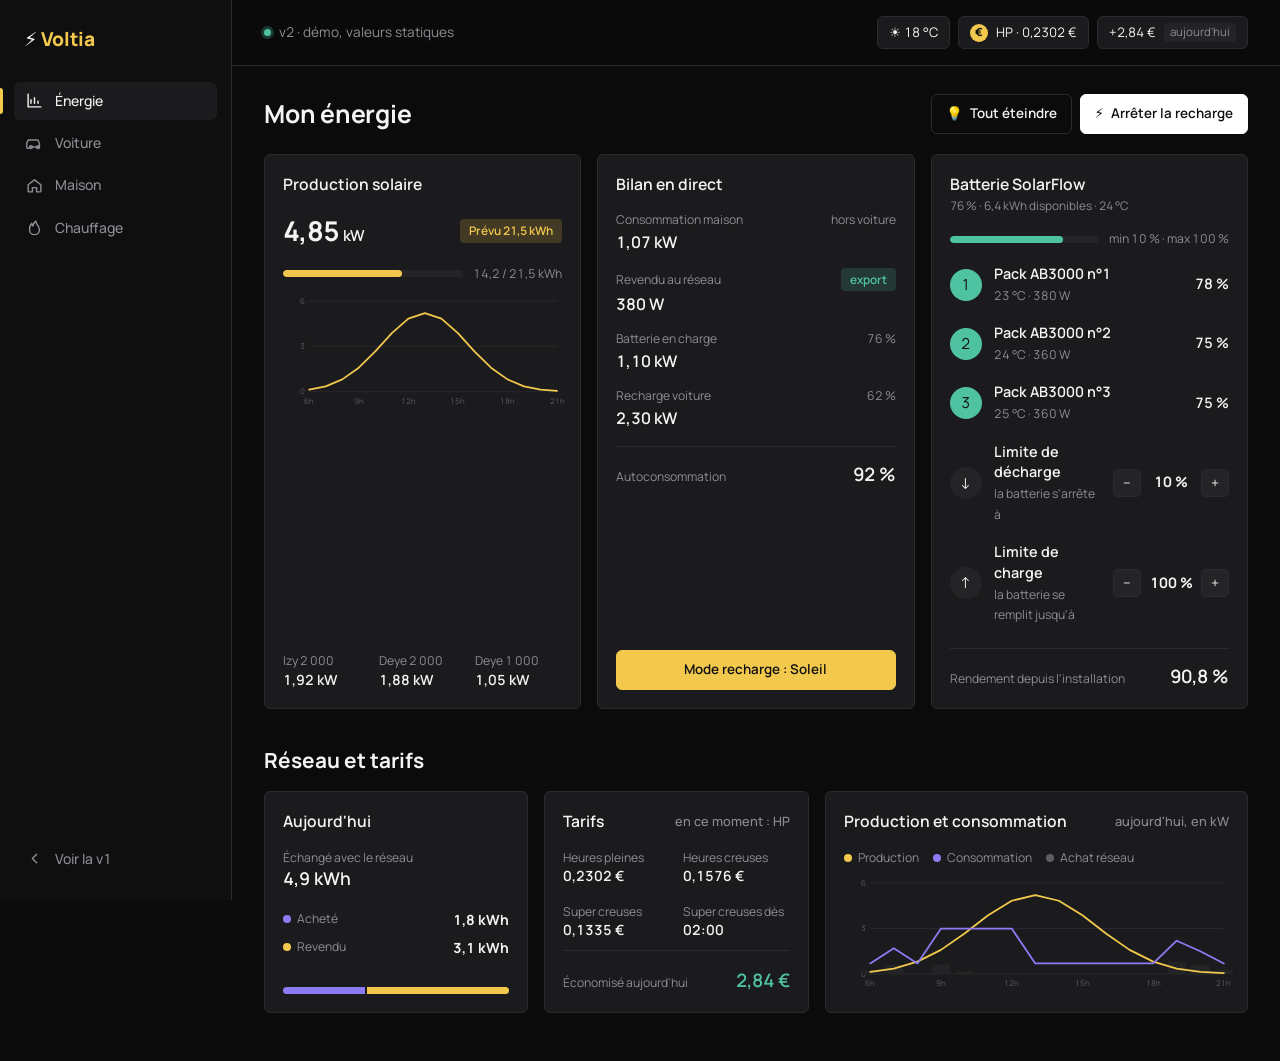
==== v2/index.html @ b4d1dd43 "Ajoute la v2 : mise en page tableau de bord (barre latérale, cartes, graphiques) La v2 vit dans /v2/" ====
<!doctype html>
<html lang="fr">
<head>
  <meta charset="utf-8">
  <meta name="viewport" content="width=device-width, initial-scale=1, viewport-fit=cover">
  <meta name="theme-color" content="#0b0b0c">
  <title>Voltia v2</title>
  <link rel="icon" href="data:image/svg+xml,<svg xmlns=%22http://www.w3.org/2000/svg%22 viewBox=%220 0 100 100%22><text y=%22.9em%22 font-size=%2290%22>⚡</text></svg>">
  <link rel="preconnect" href="https://fonts.googleapis.com">
  <link href="https://fonts.googleapis.com/css2?family=Manrope:wght@400;500;600;700;800&display=swap" rel="stylesheet">
  <link rel="stylesheet" href="style.css">
</head>
<body>
  <div class="app">
    <aside class="side">
      <div class="logo">⚡<span class="full"> Volt<span>ia</span></span></div>
      <nav class="nav">
        <button data-page="energie" title="Énergie"><svg viewBox="0 0 24 24" fill="none" stroke="currentColor" stroke-width="2" stroke-linecap="round" stroke-linejoin="round"><path d="M3 3v18h18"/><path d="M7 16v-5M12 16V8M17 16v-3"/></svg><span class="txt">Énergie</span></button>
        <button data-page="voiture" title="Voiture"><svg viewBox="0 0 24 24" fill="none" stroke="currentColor" stroke-width="2" stroke-linecap="round" stroke-linejoin="round"><path d="M5 17h14M5 17a2 2 0 1 1-4 0v-5l2-5h14l2 5v5a2 2 0 1 1-4 0"/><circle cx="7" cy="17" r="2"/><circle cx="17" cy="17" r="2"/></svg><span class="txt">Voiture</span></button>
        <button data-page="maison" title="Maison"><svg viewBox="0 0 24 24" fill="none" stroke="currentColor" stroke-width="2" stroke-linecap="round" stroke-linejoin="round"><path d="M3 11l9-7 9 7v9a1 1 0 0 1-1 1h-5v-6h-6v6H4a1 1 0 0 1-1-1z"/></svg><span class="txt">Maison</span></button>
        <button data-page="chauffage" title="Chauffage"><svg viewBox="0 0 24 24" fill="none" stroke="currentColor" stroke-width="2" stroke-linecap="round" stroke-linejoin="round"><path d="M12 22c4 0 7-3 7-7 0-5-5-7-5-12-3 2-4 5-4 7-1-1-2-2-2-4-2 2-3 5-3 9 0 4 3 7 7 7z"/></svg><span class="txt">Chauffage</span></button>
      </nav>
      <nav class="nav bottom">
        <button onclick="location.href='../'" title="Voir la v1"><svg viewBox="0 0 24 24" fill="none" stroke="currentColor" stroke-width="2" stroke-linecap="round" stroke-linejoin="round"><path d="M15 18l-6-6 6-6"/></svg><span class="txt">Voir la v1</span></button>
      </nav>
    </aside>
    <div>
      <header class="topbar">
        <div class="mlogo">Volt<span>ia</span></div>
        <div class="status"><i></i>v2 · démo, valeurs statiques</div>
        <div class="right" id="chips"></div>
      </header>
      <main class="content"><section id="page" class="page"></section></main>
    </div>
  </div>
  <nav class="tabbar">
    <button data-page="energie"><svg viewBox="0 0 24 24" fill="none" stroke="currentColor" stroke-width="2" stroke-linecap="round" stroke-linejoin="round"><path d="M3 3v18h18"/><path d="M7 16v-5M12 16V8M17 16v-3"/></svg>Énergie</button>
    <button data-page="voiture"><svg viewBox="0 0 24 24" fill="none" stroke="currentColor" stroke-width="2" stroke-linecap="round" stroke-linejoin="round"><path d="M5 17h14M5 17a2 2 0 1 1-4 0v-5l2-5h14l2 5v5a2 2 0 1 1-4 0"/><circle cx="7" cy="17" r="2"/><circle cx="17" cy="17" r="2"/></svg>Voiture</button>
    <button data-page="maison"><svg viewBox="0 0 24 24" fill="none" stroke="currentColor" stroke-width="2" stroke-linecap="round" stroke-linejoin="round"><path d="M3 11l9-7 9 7v9a1 1 0 0 1-1 1h-5v-6h-6v6H4a1 1 0 0 1-1-1z"/></svg>Maison</button>
    <button data-page="chauffage"><svg viewBox="0 0 24 24" fill="none" stroke="currentColor" stroke-width="2" stroke-linecap="round" stroke-linejoin="round"><path d="M12 22c4 0 7-3 7-7 0-5-5-7-5-12-3 2-4 5-4 7-1-1-2-2-2-4-2 2-3 5-3 9 0 4 3 7 7 7z"/></svg>Chauffage</button>
  </nav>
  <div class="toast" id="toast" role="status"></div>
  <script src="../js/config.js"></script>
  <script src="../js/mock.js"></script>
  <script src="app.js"></script>
</body>
</html>
---- v2/style.css ----
:root {
  --bg: #0b0b0c;
  --side: #0f0f10;
  --card: #1b1b1d;
  --card-2: #242427;
  --line: #2b2b2f;
  --txt: #f4f4f5;
  --muted: #8d8d95;
  --faint: #5c5c63;
  --yellow: #f2c94c;
  --purple: #8b7cf6;
  --green: #4fc3a1;
  --red: #ef5d68;
  --orange: #f08a4b;
  --r: 6px;
  color-scheme: dark;
}
* { box-sizing: border-box; }
html { -webkit-text-size-adjust: 100%; }
body {
  margin: 0; background: var(--bg); color: var(--txt);
  font: 14px/1.45 "Manrope", system-ui, -apple-system, "Segoe UI", sans-serif;
  font-feature-settings: "tnum" 1;
}
button, select, input { font: inherit; color: inherit; }
button { cursor: pointer; }

/* ─── Structure : barre latérale + contenu */
.app { padding-left: 232px; min-height: 100vh; }
.side {
  position: fixed; left: 0; top: 0; bottom: 0; width: 232px; z-index: 6; background: var(--side); border-right: 1px solid var(--line);
  display: flex; flex-direction: column; padding: 22px 14px;
}
.logo { font-weight: 800; font-size: 1.2rem; padding: 4px 10px 28px; letter-spacing: -.02em; }
.logo span { color: var(--yellow); }
.nav { display: flex; flex-direction: column; gap: 4px; }
.nav button {
  display: flex; align-items: center; gap: 12px; border: 0; background: transparent; color: var(--muted);
  padding: 9px 12px; border-radius: var(--r); text-align: left; font-weight: 500; position: relative;
}
.nav button svg { width: 17px; height: 17px; flex: none; }
.nav button:hover { color: var(--txt); }
.nav button.on { background: var(--card); color: var(--txt); }
.nav button.on::before { content: ""; position: absolute; left: -14px; top: 6px; bottom: 6px; width: 3px; border-radius: 0 3px 3px 0; background: var(--yellow); }
.side .bottom { margin-top: auto; }

.topbar {
  display: flex; align-items: center; gap: 10px; padding: 16px 32px; border-bottom: 1px solid var(--line);
  position: sticky; top: 0; z-index: 5; background: color-mix(in srgb, var(--bg) 88%, transparent); backdrop-filter: blur(10px);
}
.topbar .mlogo { display: none; font-weight: 800; font-size: 1.1rem; }
.topbar .mlogo span { color: var(--yellow); }
.status { color: var(--muted); display: flex; align-items: center; gap: 8px; font-size: .85rem; }
.status i { width: 7px; height: 7px; border-radius: 50%; background: var(--green); box-shadow: 0 0 0 3px color-mix(in srgb, var(--green) 25%, transparent); }
.topbar .right { margin-left: auto; display: flex; gap: 8px; align-items: center; }
.chip { display: inline-flex; align-items: center; gap: 8px; padding: 6px 11px; background: var(--card); border: 1px solid var(--line); border-radius: var(--r); font-size: .82rem; white-space: nowrap; }
.chip .dot { width: 18px; height: 18px; border-radius: 50%; display: grid; place-items: center; font-size: .7rem; color: #111; background: var(--yellow); font-weight: 800; }
.chip .tag { background: var(--card-2); color: var(--muted); padding: 1px 6px; border-radius: 4px; font-size: .72rem; }

.content { padding: 28px 32px 48px; max-width: 1240px; width: 100%; }
.page { display: none; }
.page.on { display: block; animation: fade .25s ease; }
@keyframes fade { from { opacity: 0; } }
.page-head { display: flex; align-items: center; gap: 10px; margin-bottom: 20px; flex-wrap: wrap; }
h1 { font-size: 1.55rem; margin: 0; font-weight: 700; letter-spacing: -.01em; }
.page-head .actions { margin-left: auto; display: flex; gap: 8px; }
h2.sec { font-size: 1.3rem; font-weight: 700; margin: 36px 0 16px; }

.grid { display: grid; gap: 16px; grid-template-columns: repeat(3, minmax(0, 1fr)); }
.grid.g2 { grid-template-columns: repeat(2, minmax(0, 1fr)); }
.grid.wide { grid-template-columns: 1fr 1fr 1.6fr; }
.card { background: var(--card); border: 1px solid var(--line); border-radius: var(--r); padding: 18px; display: flex; flex-direction: column; min-width: 0; }
.card h3 { margin: 0 0 16px; font-size: .98rem; font-weight: 600; display: flex; align-items: center; gap: 8px; }
.card h3 small { color: var(--muted); font-weight: 400; font-size: .74rem; display: block; margin-top: 2px; }
.card h3 .r { margin-left: auto; color: var(--muted); font-size: .8rem; font-weight: 500; }
.card .foot { margin-top: auto; padding-top: 16px; }

.hero { display: flex; align-items: center; gap: 10px; margin-bottom: 14px; }
.hero b { font-size: 1.7rem; font-weight: 700; letter-spacing: -.02em; }
.hero b small { font-size: .95rem; margin-left: 3px; font-weight: 600; }
.pill { display: inline-flex; align-items: center; gap: 6px; background: var(--card-2); color: var(--txt); padding: 3px 9px; border-radius: 4px; font-size: .74rem; font-weight: 600; }
.pill.y { background: color-mix(in srgb, var(--yellow) 18%, transparent); color: var(--yellow); }
.pill.g { background: color-mix(in srgb, var(--green) 18%, transparent); color: var(--green); }
.pill.live::before { content: ""; width: 6px; height: 6px; border-radius: 50%; background: currentColor; animation: blink 1.4s infinite; }
@keyframes blink { 50% { opacity: .2; } }
.hero .pill { margin-left: auto; }

.lbl { color: var(--muted); font-size: .76rem; }
.val { font-weight: 600; }

.prog { display: flex; align-items: center; gap: 10px; margin-bottom: 12px; }
.bar { flex: 1; height: 7px; border-radius: 99px; background: var(--card-2); position: relative; overflow: hidden; }
.bar i { position: absolute; inset: 0 auto 0 0; border-radius: inherit; background: var(--c, var(--yellow)); transition: width .5s; }
.bar .mk { position: absolute; top: 0; bottom: 0; width: 2px; background: var(--txt); opacity: .7; }
.prog .lbl { white-space: nowrap; }
.split-bar { display: flex; height: 7px; gap: 2px; border-radius: 99px; overflow: hidden; }
.split-bar i { display: block; height: 100%; }

/* ─── Graphiques */
.chart { position: relative; }
.chart svg { display: block; width: 100%; height: auto; overflow: visible; }
.chart .gl { stroke: var(--line); stroke-width: 1; }
.chart .ax { fill: var(--faint); font-size: 9px; }
.chart .ln { fill: none; stroke-width: 2; stroke-linejoin: round; stroke-linecap: round; }
.chart .hb { fill: var(--card-2); }
.chart .cross { stroke: var(--muted); stroke-width: 1; stroke-dasharray: 2 3; }
.chart .tip {
  position: absolute; pointer-events: none; background: #000; border: 1px solid var(--line); border-radius: 6px;
  padding: 6px 9px; font-size: .74rem; white-space: nowrap; transform: translate(-50%, -110%); opacity: 0; transition: opacity .12s;
}
.chart .tip.on { opacity: 1; }
.legend { display: flex; gap: 14px; flex-wrap: wrap; font-size: .76rem; color: var(--muted); margin-bottom: 10px; }
.legend span::before { content: ""; display: inline-block; width: 8px; height: 8px; border-radius: 50%; background: var(--c); margin-right: 6px; }

/* ─── Lignes de résumé */
.kv { display: flex; flex-direction: column; gap: 14px; }
.kv .it .lbl { display: flex; align-items: center; justify-content: space-between; }
.kv .it .val { font-size: 1rem; margin-top: 2px; }
.total { display: flex; align-items: baseline; justify-content: space-between; border-top: 1px solid var(--line); padding-top: 14px; margin-top: 16px; }
.total .val { font-size: 1.15rem; }

/* ─── Listes (type portefeuille) */
.list { display: flex; flex-direction: column; gap: 2px; margin: -4px -8px 0; }
.li { display: flex; align-items: center; gap: 12px; padding: 8px; border-radius: var(--r); transition: background .15s; }
.li:hover { background: var(--card-2); }
.ico { width: 32px; height: 32px; border-radius: 50%; display: grid; place-items: center; flex: none; font-size: .95rem; background: var(--card-2); }
.ico.y { background: var(--yellow); color: #111; }
.ico.p { background: var(--purple); color: #fff; }
.ico.g { background: var(--green); color: #111; }
.ico.o { background: var(--orange); color: #111; }
.li .t { flex: 1; min-width: 0; }
.li .t b { display: block; font-weight: 600; font-size: .9rem; }
.li .t span { color: var(--muted); font-size: .76rem; }
.li .x { font-weight: 600; font-size: .9rem; text-align: right; }

/* ─── Boutons et contrôles */
.btn { border: 1px solid var(--line); background: var(--card-2); border-radius: var(--r); padding: 9px 14px; font-weight: 600; font-size: .84rem; display: inline-flex; align-items: center; justify-content: center; gap: 7px; transition: filter .15s, transform .1s; }
.btn:hover { filter: brightness(1.15); }
.btn:active { transform: scale(.97); }
.btn.full { width: 100%; }
.btn.y { background: var(--yellow); border-color: var(--yellow); color: #111; }
.btn.w { background: #fff; border-color: #fff; color: #111; }
.btn.o { background: transparent; }
.btn.danger { background: var(--red); border-color: var(--red); color: #fff; }
.btn.sm { padding: 5px 10px; font-size: .75rem; }
.btns { display: flex; gap: 8px; }
.btns > * { flex: 1; }

.sw { width: 40px; height: 22px; border-radius: 99px; background: var(--card-2); border: 1px solid var(--line); position: relative; flex: none; padding: 0; transition: .2s; }
.sw::after { content: ""; position: absolute; top: 2px; left: 2px; width: 16px; height: 16px; border-radius: 50%; background: var(--faint); transition: .2s; }
.sw.on { background: var(--yellow); border-color: var(--yellow); }
.sw.on::after { left: 20px; background: #111; }

.seg { display: flex; background: var(--card-2); border-radius: var(--r); padding: 3px; gap: 3px; }
.seg button { flex: 1; border: 0; background: transparent; border-radius: 4px; padding: 7px 4px; font-size: .78rem; font-weight: 600; color: var(--muted); }
.seg button.on { background: var(--yellow); color: #111; }
.step { display: inline-flex; align-items: center; gap: 4px; }
.step button { width: 28px; height: 28px; border-radius: 5px; border: 1px solid var(--line); background: var(--card-2); }
.step b { min-width: 52px; text-align: center; font-size: .9rem; }
select.sel { width: 100%; padding: 8px 10px; border-radius: var(--r); background: var(--card-2); border: 1px solid var(--line); }
input[type=range] { width: 100%; accent-color: var(--yellow); }

.shut { width: 46px; height: 28px; border-radius: 4px; background: var(--card-2); position: relative; overflow: hidden; flex: none; border: 1px solid var(--line); }
.shut i { position: absolute; left: 0; right: 0; top: 0; background: repeating-linear-gradient(var(--muted) 0 2px, transparent 2px 4px); opacity: .6; transition: height .4s; }

.tabbar { display: none; }
.toast { position: fixed; left: 50%; bottom: 24px; transform: translate(-50%, 16px); opacity: 0; background: #fff; color: #111; padding: 9px 14px; border-radius: var(--r); font-weight: 600; font-size: .8rem; z-index: 50; transition: .2s; pointer-events: none; max-width: calc(100% - 32px); }
.toast.show { opacity: 1; transform: translate(-50%, 0); }

/* ─── Tablette : barre latérale en icônes, 2 colonnes */
@media (max-width: 1180px) {
  .app { padding-left: 76px; }
  .side { width: 76px; padding: 22px 10px; align-items: center; }
  .logo { padding: 4px 0 28px; font-size: 1rem; }
  .logo .full { display: none; }
  .nav button { justify-content: center; padding: 11px; }
  .nav button .txt { display: none; }
  .nav button.on::before { left: -10px; }
  .grid, .grid.wide { grid-template-columns: repeat(2, minmax(0, 1fr)); }
  .grid.wide > :last-child { grid-column: 1 / -1; }
  .topbar, .content { padding-left: 24px; padding-right: 24px; }
}
/* ─── Mobile : une colonne, navigation en bas */
@media (max-width: 720px) {
  .app { padding-left: 0; }
  .side { display: none; }
  .topbar { padding: 12px 16px; }
  .topbar .mlogo { display: block; }
  .topbar .status, .chip.hide-m { display: none; }
  .content { padding: 20px 16px calc(96px + env(safe-area-inset-bottom)); }
  .grid, .grid.g2, .grid.wide { grid-template-columns: 1fr; }
  h1 { font-size: 1.35rem; }
  .page-head .actions .btn .txt { display: none; }
  .tabbar {
    display: flex; position: fixed; left: 0; right: 0; bottom: 0; z-index: 20; background: var(--side); border-top: 1px solid var(--line);
    padding: 6px 6px calc(6px + env(safe-area-inset-bottom));
  }
  .tabbar button { flex: 1; border: 0; background: transparent; color: var(--muted); display: flex; flex-direction: column; align-items: center; gap: 3px; font-size: .68rem; font-weight: 600; padding: 6px 0; border-radius: var(--r); }
  .tabbar button svg { width: 19px; height: 19px; }
  .tabbar button.on { color: var(--yellow); }
  .toast { bottom: calc(80px + env(safe-area-inset-bottom)); }
}
@media (prefers-reduced-motion: reduce) { *, *::before, *::after { animation: none !important; transition: none !important; } }
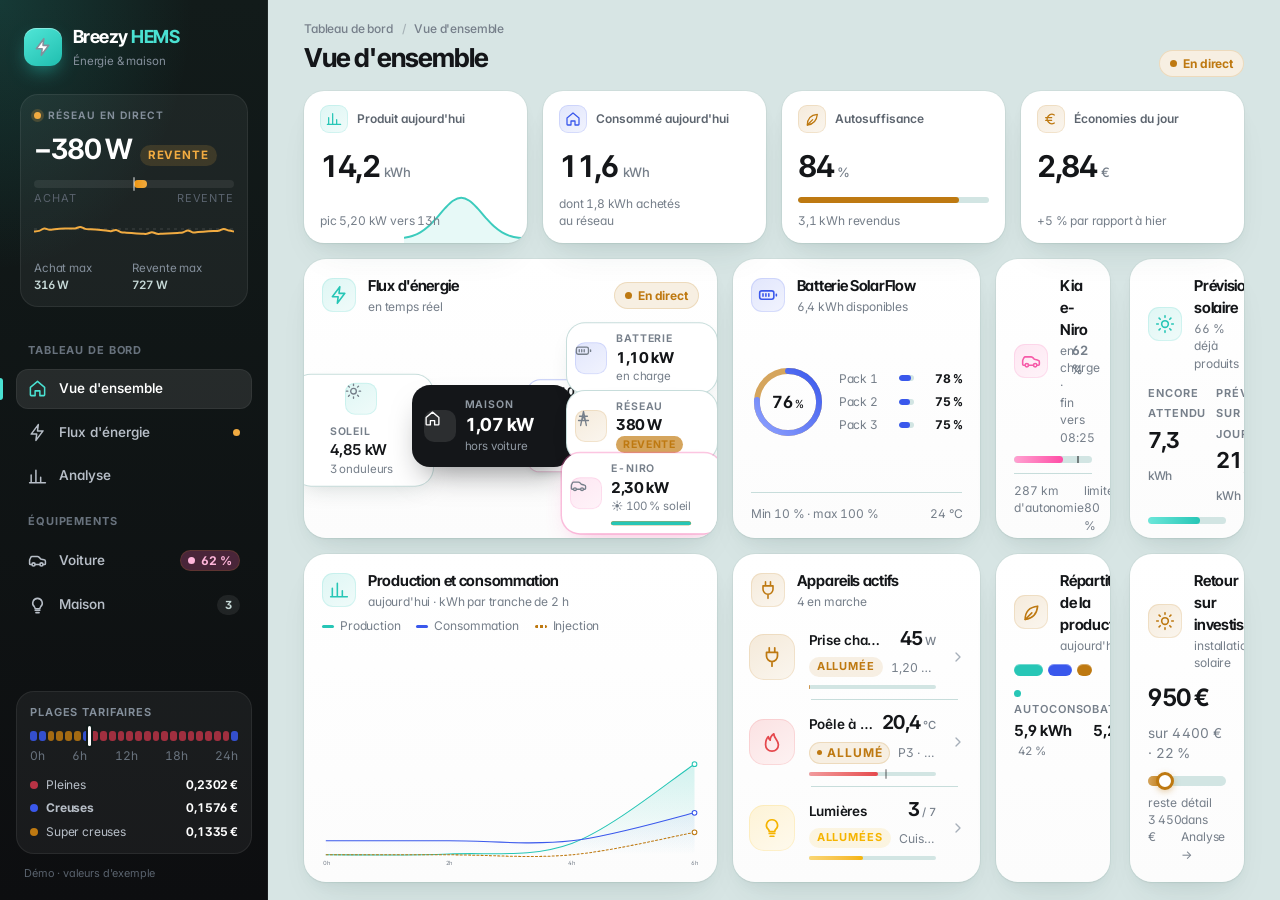
==== commit 8997470f: "V2 : thème Océan et nouvelles pages Voiture et Analyse Nouvelle variante dans /v2/, à comparer avec " ====
--- a/v2/index.html
+++ b/v2/index.html
@@ -1,47 +1,34 @@
 <!doctype html>
-<html lang="fr">
+<html lang="fr" data-variant="v2">
 <head>
   <meta charset="utf-8">
   <meta name="viewport" content="width=device-width, initial-scale=1, viewport-fit=cover">
-  <meta name="theme-color" content="#0b0b0c">
-  <title>Voltia v2</title>
+  <meta name="theme-color" content="#27c6b6">
+  <title>Breezy HEMS · V2</title>
   <link rel="icon" href="data:image/svg+xml,<svg xmlns=%22http://www.w3.org/2000/svg%22 viewBox=%220 0 100 100%22><text y=%22.9em%22 font-size=%2290%22>⚡</text></svg>">
   <link rel="preconnect" href="https://fonts.googleapis.com">
-  <link href="https://fonts.googleapis.com/css2?family=Manrope:wght@400;500;600;700;800&display=swap" rel="stylesheet">
+  <link href="https://fonts.googleapis.com/css2?family=Inter:wght@400..700&family=Inter+Tight:wght@500..700&display=swap" rel="stylesheet">
   <link rel="stylesheet" href="style.css">
 </head>
 <body>
-  <div class="app">
-    <aside class="side">
-      <div class="logo">⚡<span class="full"> Volt<span>ia</span></span></div>
-      <nav class="nav">
-        <button data-page="energie" title="Énergie"><svg viewBox="0 0 24 24" fill="none" stroke="currentColor" stroke-width="2" stroke-linecap="round" stroke-linejoin="round"><path d="M3 3v18h18"/><path d="M7 16v-5M12 16V8M17 16v-3"/></svg><span class="txt">Énergie</span></button>
-        <button data-page="voiture" title="Voiture"><svg viewBox="0 0 24 24" fill="none" stroke="currentColor" stroke-width="2" stroke-linecap="round" stroke-linejoin="round"><path d="M5 17h14M5 17a2 2 0 1 1-4 0v-5l2-5h14l2 5v5a2 2 0 1 1-4 0"/><circle cx="7" cy="17" r="2"/><circle cx="17" cy="17" r="2"/></svg><span class="txt">Voiture</span></button>
-        <button data-page="maison" title="Maison"><svg viewBox="0 0 24 24" fill="none" stroke="currentColor" stroke-width="2" stroke-linecap="round" stroke-linejoin="round"><path d="M3 11l9-7 9 7v9a1 1 0 0 1-1 1h-5v-6h-6v6H4a1 1 0 0 1-1-1z"/></svg><span class="txt">Maison</span></button>
-        <button data-page="chauffage" title="Chauffage"><svg viewBox="0 0 24 24" fill="none" stroke="currentColor" stroke-width="2" stroke-linecap="round" stroke-linejoin="round"><path d="M12 22c4 0 7-3 7-7 0-5-5-7-5-12-3 2-4 5-4 7-1-1-2-2-2-4-2 2-3 5-3 9 0 4 3 7 7 7z"/></svg><span class="txt">Chauffage</span></button>
-      </nav>
-      <nav class="nav bottom">
-        <button onclick="location.href='../'" title="Voir la v1"><svg viewBox="0 0 24 24" fill="none" stroke="currentColor" stroke-width="2" stroke-linecap="round" stroke-linejoin="round"><path d="M15 18l-6-6 6-6"/></svg><span class="txt">Voir la v1</span></button>
-      </nav>
-    </aside>
-    <div>
-      <header class="topbar">
-        <div class="mlogo">Volt<span>ia</span></div>
-        <div class="status"><i></i>v2 · démo, valeurs statiques</div>
-        <div class="right" id="chips"></div>
-      </header>
-      <main class="content"><section id="page" class="page"></section></main>
+  <aside class="side" id="side" aria-label="Navigation"></aside>
+  <div class="shell">
+    <section id="page" class="page"></section>
+    <p class="demo-note">v2 · démo : valeurs et historiques d'exemple en attendant Home Assistant</p>
+  </div>
+  <nav class="dock" aria-label="Navigation">
+    <div class="dock-in">
+      <button data-go="accueil" aria-label="Accueil"><svg viewBox="0 0 24 24" stroke="currentColor" stroke-width="1.8" stroke-linecap="round" stroke-linejoin="round" aria-hidden="true"><path d="M3 10.5 12 3l9 7.5V20a1 1 0 0 1-1 1h-5v-6H9v6H4a1 1 0 0 1-1-1z"/></svg><span>Accueil</span></button>
+      <button data-go="voiture" aria-label="Voiture"><svg viewBox="0 0 24 24" stroke="currentColor" stroke-width="1.8" stroke-linecap="round" stroke-linejoin="round" aria-hidden="true"><path d="M19 17h2a1 1 0 0 0 1-1v-3c0-.9-.7-1.7-1.5-1.9C18.7 10.6 16 10 16 10s-1.3-1.4-2.2-2.3c-.5-.4-1.1-.7-1.8-.7H5c-.6 0-1.1.4-1.4.9l-1.4 2.9A3.7 3.7 0 0 0 2 12v4a1 1 0 0 0 1 1h2z"/><circle cx="7" cy="17" r="2"/><circle cx="17" cy="17" r="2"/></svg><span>Voiture</span></button>
+      <button data-go="flux" class="core" aria-label="Flux d'énergie"><i><svg viewBox="0 0 24 24" stroke="currentColor" stroke-width="1.8" stroke-linecap="round" stroke-linejoin="round" aria-hidden="true"><path d="M13 2 4 14h7l-1 8 9-12h-7z"/></svg></i><span>Flux</span></button>
+      <button data-go="maison" aria-label="Maison"><svg viewBox="0 0 24 24" stroke="currentColor" stroke-width="1.8" stroke-linecap="round" stroke-linejoin="round" aria-hidden="true"><path d="M12 3a6 6 0 0 0-4 10.5c.7.7 1 1.5 1 2.5h6c0-1 .3-1.8 1-2.5A6 6 0 0 0 12 3z"/><path d="M9 18h6M10 21h4"/></svg><span>Maison</span></button>
+      <button data-go="analyse" aria-label="Analyse"><svg viewBox="0 0 24 24" stroke="currentColor" stroke-width="1.8" stroke-linecap="round" stroke-linejoin="round" aria-hidden="true"><rect x="3" y="12" width="4" height="9" rx="1"/><rect x="10" y="6" width="4" height="15" rx="1"/><rect x="17" y="9" width="4" height="12" rx="1"/></svg><span>Analyse</span></button>
     </div>
-  </div>
-  <nav class="tabbar">
-    <button data-page="energie"><svg viewBox="0 0 24 24" fill="none" stroke="currentColor" stroke-width="2" stroke-linecap="round" stroke-linejoin="round"><path d="M3 3v18h18"/><path d="M7 16v-5M12 16V8M17 16v-3"/></svg>Énergie</button>
-    <button data-page="voiture"><svg viewBox="0 0 24 24" fill="none" stroke="currentColor" stroke-width="2" stroke-linecap="round" stroke-linejoin="round"><path d="M5 17h14M5 17a2 2 0 1 1-4 0v-5l2-5h14l2 5v5a2 2 0 1 1-4 0"/><circle cx="7" cy="17" r="2"/><circle cx="17" cy="17" r="2"/></svg>Voiture</button>
-    <button data-page="maison"><svg viewBox="0 0 24 24" fill="none" stroke="currentColor" stroke-width="2" stroke-linecap="round" stroke-linejoin="round"><path d="M3 11l9-7 9 7v9a1 1 0 0 1-1 1h-5v-6h-6v6H4a1 1 0 0 1-1-1z"/></svg>Maison</button>
-    <button data-page="chauffage"><svg viewBox="0 0 24 24" fill="none" stroke="currentColor" stroke-width="2" stroke-linecap="round" stroke-linejoin="round"><path d="M12 22c4 0 7-3 7-7 0-5-5-7-5-12-3 2-4 5-4 7-1-1-2-2-2-4-2 2-3 5-3 9 0 4 3 7 7 7z"/></svg>Chauffage</button>
   </nav>
   <div class="toast" id="toast" role="status"></div>
   <script src="../js/config.js"></script>
   <script src="../js/mock.js"></script>
-  <script src="app.js"></script>
+  <script src="colormap.js"></script>
+  <script src="../js/app.js"></script>
 </body>
 </html>
--- a/v2/style.css
+++ b/v2/style.css
@@ -1,203 +1,1632 @@
+/* Généré par scripts/build-v2.py à partir de css/style.css : ne pas modifier à la main */
 :root {
-  --bg: #0b0b0c;
-  --side: #0f0f10;
-  --card: #1b1b1d;
-  --card-2: #242427;
-  --line: #2b2b2f;
-  --txt: #f4f4f5;
-  --muted: #8d8d95;
-  --faint: #5c5c63;
-  --yellow: #f2c94c;
-  --purple: #8b7cf6;
-  --green: #4fc3a1;
-  --red: #ef5d68;
-  --orange: #f08a4b;
-  --r: 6px;
-  color-scheme: dark;
+  --bg: #d8e6e5;
+  --card: #ffffff;
+  --soft: #d2e5e3;
+  --line: #c7dddb;
+  --txt: #141619;
+  --muted: #767f8a;
+  --faint: #a6afb9;
+  --orange: #27c6b6;
+  --orange-2: #5eefe1;
+  --orange-soft: #b0f4ed;
+  --blue: #3a58ec;
+  --green: #be7911;
+  --red: #e5484d;
+  --r: 22px;
+  --shadow: 0 1px 2px rgba(24, 56, 53, .04), 0 10px 30px rgba(24, 56, 53, .06);
+  color-scheme: light;
 }
 * { box-sizing: border-box; }
 html { -webkit-text-size-adjust: 100%; }
 body {
   margin: 0; background: var(--bg); color: var(--txt);
-  font: 14px/1.45 "Manrope", system-ui, -apple-system, "Segoe UI", sans-serif;
+  font: 15px/1.4 "Plus Jakarta Sans", system-ui, -apple-system, "Segoe UI", sans-serif;
   font-feature-settings: "tnum" 1;
 }
 button, select, input { font: inherit; color: inherit; }
-button { cursor: pointer; }
-
-/* ─── Structure : barre latérale + contenu */
-.app { padding-left: 232px; min-height: 100vh; }
-.side {
-  position: fixed; left: 0; top: 0; bottom: 0; width: 232px; z-index: 6; background: var(--side); border-right: 1px solid var(--line);
-  display: flex; flex-direction: column; padding: 22px 14px;
-}
-.logo { font-weight: 800; font-size: 1.2rem; padding: 4px 10px 28px; letter-spacing: -.02em; }
-.logo span { color: var(--yellow); }
-.nav { display: flex; flex-direction: column; gap: 4px; }
-.nav button {
-  display: flex; align-items: center; gap: 12px; border: 0; background: transparent; color: var(--muted);
-  padding: 9px 12px; border-radius: var(--r); text-align: left; font-weight: 500; position: relative;
-}
-.nav button svg { width: 17px; height: 17px; flex: none; }
-.nav button:hover { color: var(--txt); }
-.nav button.on { background: var(--card); color: var(--txt); }
-.nav button.on::before { content: ""; position: absolute; left: -14px; top: 6px; bottom: 6px; width: 3px; border-radius: 0 3px 3px 0; background: var(--yellow); }
-.side .bottom { margin-top: auto; }
-
-.topbar {
-  display: flex; align-items: center; gap: 10px; padding: 16px 32px; border-bottom: 1px solid var(--line);
-  position: sticky; top: 0; z-index: 5; background: color-mix(in srgb, var(--bg) 88%, transparent); backdrop-filter: blur(10px);
-}
-.topbar .mlogo { display: none; font-weight: 800; font-size: 1.1rem; }
-.topbar .mlogo span { color: var(--yellow); }
-.status { color: var(--muted); display: flex; align-items: center; gap: 8px; font-size: .85rem; }
-.status i { width: 7px; height: 7px; border-radius: 50%; background: var(--green); box-shadow: 0 0 0 3px color-mix(in srgb, var(--green) 25%, transparent); }
-.topbar .right { margin-left: auto; display: flex; gap: 8px; align-items: center; }
-.chip { display: inline-flex; align-items: center; gap: 8px; padding: 6px 11px; background: var(--card); border: 1px solid var(--line); border-radius: var(--r); font-size: .82rem; white-space: nowrap; }
-.chip .dot { width: 18px; height: 18px; border-radius: 50%; display: grid; place-items: center; font-size: .7rem; color: #111; background: var(--yellow); font-weight: 800; }
-.chip .tag { background: var(--card-2); color: var(--muted); padding: 1px 6px; border-radius: 4px; font-size: .72rem; }
-
-.content { padding: 28px 32px 48px; max-width: 1240px; width: 100%; }
+button { cursor: pointer; -webkit-tap-highlight-color: transparent; }
+.shell { max-width: 480px; margin: 0 auto; min-height: 100vh; padding-bottom: calc(110px + env(safe-area-inset-bottom)); position: relative; }
 .page { display: none; }
 .page.on { display: block; animation: fade .25s ease; }
-@keyframes fade { from { opacity: 0; } }
-.page-head { display: flex; align-items: center; gap: 10px; margin-bottom: 20px; flex-wrap: wrap; }
-h1 { font-size: 1.55rem; margin: 0; font-weight: 700; letter-spacing: -.01em; }
-.page-head .actions { margin-left: auto; display: flex; gap: 8px; }
-h2.sec { font-size: 1.3rem; font-weight: 700; margin: 36px 0 16px; }
-
-.grid { display: grid; gap: 16px; grid-template-columns: repeat(3, minmax(0, 1fr)); }
-.grid.g2 { grid-template-columns: repeat(2, minmax(0, 1fr)); }
-.grid.wide { grid-template-columns: 1fr 1fr 1.6fr; }
-.card { background: var(--card); border: 1px solid var(--line); border-radius: var(--r); padding: 18px; display: flex; flex-direction: column; min-width: 0; }
-.card h3 { margin: 0 0 16px; font-size: .98rem; font-weight: 600; display: flex; align-items: center; gap: 8px; }
-.card h3 small { color: var(--muted); font-weight: 400; font-size: .74rem; display: block; margin-top: 2px; }
-.card h3 .r { margin-left: auto; color: var(--muted); font-size: .8rem; font-weight: 500; }
-.card .foot { margin-top: auto; padding-top: 16px; }
-
-.hero { display: flex; align-items: center; gap: 10px; margin-bottom: 14px; }
-.hero b { font-size: 1.7rem; font-weight: 700; letter-spacing: -.02em; }
-.hero b small { font-size: .95rem; margin-left: 3px; font-weight: 600; }
-.pill { display: inline-flex; align-items: center; gap: 6px; background: var(--card-2); color: var(--txt); padding: 3px 9px; border-radius: 4px; font-size: .74rem; font-weight: 600; }
-.pill.y { background: color-mix(in srgb, var(--yellow) 18%, transparent); color: var(--yellow); }
-.pill.g { background: color-mix(in srgb, var(--green) 18%, transparent); color: var(--green); }
-.pill.live::before { content: ""; width: 6px; height: 6px; border-radius: 50%; background: currentColor; animation: blink 1.4s infinite; }
-@keyframes blink { 50% { opacity: .2; } }
-.hero .pill { margin-left: auto; }
-
-.lbl { color: var(--muted); font-size: .76rem; }
-.val { font-weight: 600; }
-
-.prog { display: flex; align-items: center; gap: 10px; margin-bottom: 12px; }
-.bar { flex: 1; height: 7px; border-radius: 99px; background: var(--card-2); position: relative; overflow: hidden; }
-.bar i { position: absolute; inset: 0 auto 0 0; border-radius: inherit; background: var(--c, var(--yellow)); transition: width .5s; }
-.bar .mk { position: absolute; top: 0; bottom: 0; width: 2px; background: var(--txt); opacity: .7; }
-.prog .lbl { white-space: nowrap; }
-.split-bar { display: flex; height: 7px; gap: 2px; border-radius: 99px; overflow: hidden; }
-.split-bar i { display: block; height: 100%; }
-
-/* ─── Graphiques */
+@keyframes fade { from { opacity: 0; transform: translateY(6px); } }
+
+/* ─── En-têtes */
+.bar-top { display: flex; align-items: center; gap: 10px; padding: calc(16px + env(safe-area-inset-top)) 16px 12px; }
+.bar-top h1 { font-size: 1.3rem; margin: 0; font-weight: 700; }
+.bar-top .sub { color: var(--muted); font-size: .85rem; }
+.bar-top .end { margin-left: auto; }
+.live { display: inline-flex; align-items: center; gap: 6px; background: #d5a55d; color: var(--green); padding: 5px 11px; border-radius: 99px; font-size: .78rem; font-weight: 700; }
+.live::before { content: ""; width: 7px; height: 7px; border-radius: 50%; background: currentColor; animation: blink 1.4s infinite; }
+@keyframes blink { 50% { opacity: .25; } }
+.round { width: 42px; height: 42px; border-radius: 50%; border: 0; background: rgba(255, 255, 255, .22); display: grid; place-items: center; font-size: 1.05rem; color: inherit; }
+
+/* ─── Accueil : en-tête orange */
+.hero {
+  background: linear-gradient(180deg, var(--orange) 0%, #3de0cf 45%, #7deadf 75%, var(--bg) 100%);
+  color: #ffffff; padding: calc(18px + env(safe-area-inset-top)) 16px 4px; border-radius: 0 0 28px 28px;
+}
+.hero .date { opacity: .85; font-size: .85rem; }
+.hero .hello { font-size: 1.45rem; font-weight: 700; margin-top: 2px; }
+.hero .row1 { display: flex; align-items: flex-start; gap: 8px; }
+.hero .row1 .btns { margin-left: auto; display: flex; gap: 8px; }
+.hero .status { margin: 16px 0 18px; display: flex; align-items: center; gap: 8px; background: rgba(255, 255, 255, .2); border-radius: 99px; padding: 8px 14px; font-size: .78rem; }
+.hero .status i { width: 7px; height: 7px; border-radius: 50%; background: #ffffff; box-shadow: 0 0 0 3px rgba(255, 255, 255, .35); }
+.hero .status span:last-child { margin-left: auto; opacity: .85; }
+.hero .big { display: flex; align-items: flex-end; gap: 10px; }
+.hero .big b { font-size: 3.6rem; font-weight: 700; line-height: .95; letter-spacing: -.03em; }
+.hero .big b small { font-size: 1.4rem; font-weight: 500; margin-left: 6px; letter-spacing: 0; }
+.hero .big .side { margin-left: auto; text-align: right; font-size: .78rem; opacity: .92; padding-bottom: 6px; }
+.hero svg.spark { display: block; width: 100%; height: 86px; margin-top: 4px; overflow: visible; }
+
+/* ─── Cartes */
+.wrap { padding: 0 16px; }
+.card { background: var(--card); border-radius: var(--r); padding: 18px; box-shadow: var(--shadow); margin-bottom: 14px; }
+.card.glass { background: rgba(255, 255, 255, .78); backdrop-filter: blur(16px); -webkit-backdrop-filter: blur(16px); border: 1px solid rgba(255, 255, 255, .7); }
+.card h3 { margin: 0 0 14px; font-size: 1.02rem; font-weight: 700; display: flex; align-items: center; gap: 8px; }
+.card h3 .end { margin-left: auto; color: var(--muted); font-size: .8rem; font-weight: 500; }
+h2 { font-size: 1.05rem; font-weight: 700; margin: 22px 4px 12px; }
+.muted { color: var(--muted); }
+.small { font-size: .8rem; }
+
+.stats { display: grid; grid-template-columns: repeat(3, 1fr); text-align: center; }
+.stats > div + div { border-left: 1px solid var(--line); }
+.stats b { font-size: 1.35rem; font-weight: 700; }
+.stats b small { font-size: .72rem; color: var(--muted); font-weight: 500; margin-left: 3px; }
+.stats .l { font-size: .66rem; letter-spacing: .08em; text-transform: uppercase; color: var(--muted); margin-top: 2px; }
+
+.splitbar { display: flex; gap: 4px; height: 8px; margin-bottom: 10px; }
+.splitbar i { border-radius: 99px; display: block; }
+.legend3 { display: grid; grid-template-columns: repeat(3, 1fr); font-size: .74rem; }
+.legend3 > div:nth-child(2) { text-align: center; }
+.legend3 > div:nth-child(3) { text-align: right; }
+.legend3 span::before { content: ""; display: inline-block; width: 7px; height: 7px; border-radius: 50%; background: var(--c); margin-right: 5px; }
+.legend3 b { display: block; font-size: .85rem; margin-top: 2px; }
+
+/* ─── Listes d'appareils */
+.dev { display: flex; align-items: center; gap: 12px; background: var(--card); border-radius: 18px; padding: 12px 14px; box-shadow: var(--shadow); margin-bottom: 10px; }
+.dev .ic { width: 44px; height: 44px; border-radius: 14px; display: grid; place-items: center; font-size: 1.25rem; flex: none; background: var(--soft); }
+.dev .t { flex: 1; min-width: 0; }
+.dev .t b { display: block; font-weight: 700; font-size: .93rem; }
+.dev .t span { color: var(--muted); font-size: .78rem; }
+.dev .v { text-align: right; }
+.dev .v b { display: block; font-weight: 700; }
+.dev .v span { color: var(--muted); font-size: .74rem; }
+
+/* ─── Flux */
+.sun { text-align: center; margin: 4px 0 0; }
+.sun b { font-size: 2.2rem; font-weight: 700; letter-spacing: -.02em; }
+.sun b small { font-size: 1rem; color: var(--muted); font-weight: 500; margin-left: 4px; }
+.tree { display: block; width: 100%; height: 70px; overflow: visible; }
+.tree path { fill: none; stroke-width: 2.5; stroke-linecap: round; }
+.tree .bg { stroke: var(--line); }
+.tree .go { stroke-dasharray: 3 12; animation: run 1s linear infinite; }
+.tree .go.rev { animation-direction: reverse; }
+@keyframes run { to { stroke-dashoffset: -30; } }
+.nodes { display: grid; grid-template-columns: repeat(4, 1fr); gap: 8px; }
+.node { background: var(--card); border-radius: 16px; box-shadow: var(--shadow); text-align: center; padding: 12px 4px 10px; border-top: 3px solid var(--c); }
+.node .e { font-size: 1.1rem; }
+.node .n { font-size: .72rem; color: var(--muted); margin-top: 2px; }
+.node b { display: block; font-size: 1.12rem; font-weight: 700; margin-top: 2px; }
+.node b small { font-size: .66rem; color: var(--muted); font-weight: 500; margin-left: 2px; }
+.node .p { font-size: .75rem; font-weight: 700; color: var(--c); margin-top: 2px; }
+
+.timeline { display: flex; flex-direction: column; }
+.tl { display: grid; grid-template-columns: 46px 14px 1fr; gap: 6px; padding: 10px 0; border-bottom: 1px solid var(--line); }
+.tl:last-child { border-bottom: 0; }
+.tl .h { color: var(--muted); font-size: .8rem; padding-top: 1px; }
+.tl i { width: 8px; height: 8px; border-radius: 50%; background: var(--c); margin-top: 6px; }
+.tl b { font-size: .88rem; font-weight: 700; display: block; }
+.tl span { color: var(--muted); font-size: .78rem; }
+
+.ring { position: relative; width: 74px; height: 74px; flex: none; }
+.ring svg { width: 100%; height: 100%; transform: rotate(-90deg); }
+.ring .b { fill: none; stroke: #d5a55d; stroke-width: 8; }
+.ring .f { fill: none; stroke: var(--c, var(--green)); stroke-width: 8; stroke-linecap: round; transition: stroke-dashoffset .6s; }
+.ring .c { position: absolute; inset: 0; display: grid; place-items: center; font-weight: 700; font-size: 1.05rem; }
+.ring.lg { width: 168px; height: 168px; }
+.ring.lg .b { stroke: var(--soft); stroke-width: 12; }
+.ring.lg .f { stroke-width: 12; }
+.ring.lg .c { font-size: 2.4rem; text-align: center; line-height: 1; display: flex; flex-direction: column; align-items: center; justify-content: center; }
+.ring.lg .c small { display: block; font-size: .8rem; color: var(--muted); font-weight: 500; margin-top: 6px; }
+.flexrow { display: flex; align-items: center; gap: 14px; }
+
+/* ─── Contrôles */
+.pills { display: flex; gap: 8px; overflow-x: auto; padding: 2px 16px 12px; scrollbar-width: none; }
+.pills::-webkit-scrollbar { display: none; }
+.pills button { border: 0; background: var(--card); box-shadow: var(--shadow); padding: 10px 18px; border-radius: 99px; font-weight: 600; font-size: .86rem; white-space: nowrap; color: var(--muted); }
+.pills button.on { background: var(--txt); color: #ffffff; }
+.seg { display: flex; background: var(--card); border-radius: 99px; padding: 4px; box-shadow: var(--shadow); }
+.seg button { flex: 1; border: 0; background: transparent; border-radius: 99px; padding: 9px 4px; font-size: .84rem; font-weight: 600; color: var(--muted); }
+.seg button.on { background: var(--orange-soft); color: var(--orange); }
+.seg.dark button.on { background: var(--txt); color: #ffffff; }
+.sw { width: 50px; height: 30px; border-radius: 99px; background: #c3d7d5; border: 0; position: relative; flex: none; padding: 0; transition: .2s; }
+.sw::after { content: ""; position: absolute; top: 3px; left: 3px; width: 24px; height: 24px; border-radius: 50%; background: #ffffff; box-shadow: 0 1px 3px rgba(0, 0, 0, .2); transition: .2s; }
+.sw.on { background: var(--orange); }
+.sw.on::after { left: 23px; }
+.step { display: inline-flex; align-items: center; gap: 4px; background: var(--soft); border-radius: 99px; padding: 3px; }
+.step button { width: 32px; height: 32px; border-radius: 50%; border: 0; background: var(--card); font-size: 1.05rem; box-shadow: 0 1px 2px rgba(0, 0, 0, .06); }
+.step b { min-width: 54px; text-align: center; font-size: .9rem; }
+.btn { border: 0; border-radius: 16px; padding: 13px 16px; font-weight: 700; font-size: .9rem; background: var(--soft); display: inline-flex; align-items: center; justify-content: center; gap: 8px; transition: transform .1s; }
+.btn:active { transform: scale(.97); }
+.btn.o { background: var(--orange); color: #ffffff; }
+.btn.k { background: var(--txt); color: #ffffff; }
+.btn.danger { background: var(--red); color: #ffffff; }
+.btn.full { width: 100%; }
+.grid2 { display: grid; grid-template-columns: 1fr 1fr; gap: 10px; }
+.grid3 { display: grid; grid-template-columns: repeat(3, 1fr); gap: 10px; }
+.actions4 { display: grid; grid-template-columns: repeat(4, 1fr); gap: 10px; text-align: center; font-size: .74rem; color: var(--muted); }
+.actions4 button { width: 58px; height: 58px; border-radius: 20px; border: 0; background: var(--soft); font-size: 1.35rem; margin: 0 auto 6px; display: grid; place-items: center; transition: .15s; }
+.actions4 button.on { background: var(--orange); color: #ffffff; }
+.actions4 button.danger { background: var(--red); }
+.row { display: flex; align-items: center; gap: 10px; padding: 10px 0; }
+.row + .row { border-top: 1px solid var(--line); }
+.row .grow { flex: 1; min-width: 0; }
+.row .grow span { display: block; color: var(--muted); font-size: .76rem; }
+.prog { height: 8px; border-radius: 99px; background: var(--soft); position: relative; overflow: hidden; }
+.prog i { position: absolute; inset: 0 auto 0 0; border-radius: inherit; background: var(--c, var(--orange)); transition: width .5s; }
+.prog .mk { position: absolute; top: 0; bottom: 0; width: 2px; background: var(--txt); opacity: .5; }
+
+.tile { background: var(--card); border: 0; border-radius: 20px; padding: 14px; text-align: left; box-shadow: var(--shadow); display: flex; flex-direction: column; gap: 10px; min-height: 108px; transition: background .2s, transform .1s; }
+.tile:active { transform: scale(.97); }
+.tile .ti { width: 38px; height: 38px; border-radius: 12px; background: var(--soft); display: grid; place-items: center; font-size: 1.1rem; transition: .2s; }
+.tile b { font-size: .9rem; font-weight: 700; }
+.tile span { font-size: .76rem; color: var(--muted); }
+.tile.on { background: linear-gradient(160deg, #c7f9f4, #a8f6ef); }
+.tile.on .ti { background: var(--orange); }
+
+.shut { width: 40px; height: 40px; border-radius: 12px; background: var(--soft); position: relative; overflow: hidden; flex: none; }
+.shut i { position: absolute; left: 0; right: 0; top: 0; background: repeating-linear-gradient(#bdc4cb 0 3px, #bfd5d3 3px 6px); transition: height .4s; }
+
+/* ─── Analyse */
+.kpi { display: flex; align-items: baseline; gap: 8px; flex-wrap: wrap; }
+.kpi b { font-size: 2.3rem; color: var(--orange); font-weight: 700; letter-spacing: -.02em; }
+.kpi .u { color: var(--muted); font-size: .85rem; }
+.kpi .tag { margin-left: auto; background: #d5a55d; color: var(--green); padding: 4px 10px; border-radius: 99px; font-size: .76rem; font-weight: 700; }
+.bars { display: grid; gap: 6px; align-items: end; height: 170px; margin-top: 14px; }
+.bars .b { display: flex; flex-direction: column; align-items: center; justify-content: flex-end; height: 100%; gap: 4px; position: relative; }
+.bars .b i { width: 100%; border-radius: 10px 10px 4px 4px; background: var(--orange-soft); transition: height .5s; min-height: 4px; }
+.bars .b.hi i { background: var(--orange); }
+.bars .b .v { font-size: .74rem; font-weight: 600; }
+.bars .b .d { font-size: .72rem; color: var(--muted); }
+.bars .b.hi .d { color: var(--txt); font-weight: 700; }
+.mini { background: var(--card); border-radius: 18px; box-shadow: var(--shadow); padding: 14px 8px; text-align: center; }
+.mini b { display: block; font-size: 1.1rem; font-weight: 700; }
+.mini span { display: block; font-size: .72rem; color: var(--muted); }
+.mini em { display: block; font-style: normal; font-size: .74rem; font-weight: 700; color: var(--green); margin-top: 4px; }
+.donut-wrap { display: flex; align-items: center; gap: 10px; }
+.donut-wrap .lst { flex: 1; display: flex; flex-direction: column; gap: 12px; }
+.donut-wrap .it { display: flex; align-items: center; gap: 10px; }
+.donut-wrap .it .ic { width: 34px; height: 34px; border-radius: 50%; display: grid; place-items: center; background: var(--soft); font-size: .95rem; flex: none; }
+.donut-wrap .it span { display: block; color: var(--muted); font-size: .74rem; }
+.donut-wrap .it b { font-size: 1rem; }
+.donut { width: 150px; height: 150px; flex: none; margin-right: -24px; }
+.donut text { font-size: 11px; font-weight: 700; fill: #ffffff; text-anchor: middle; dominant-baseline: central; }
 .chart { position: relative; }
 .chart svg { display: block; width: 100%; height: auto; overflow: visible; }
-.chart .gl { stroke: var(--line); stroke-width: 1; }
-.chart .ax { fill: var(--faint); font-size: 9px; }
-.chart .ln { fill: none; stroke-width: 2; stroke-linejoin: round; stroke-linecap: round; }
-.chart .hb { fill: var(--card-2); }
-.chart .cross { stroke: var(--muted); stroke-width: 1; stroke-dasharray: 2 3; }
-.chart .tip {
-  position: absolute; pointer-events: none; background: #000; border: 1px solid var(--line); border-radius: 6px;
-  padding: 6px 9px; font-size: .74rem; white-space: nowrap; transform: translate(-50%, -110%); opacity: 0; transition: opacity .12s;
-}
+.chart .ax { fill: var(--muted); font-size: 9px; }
+.chart .tip { position: absolute; pointer-events: none; background: var(--txt); color: #ffffff; border-radius: 10px; padding: 5px 9px; font-size: .74rem; white-space: nowrap; transform: translate(-50%, -120%); opacity: 0; transition: opacity .12s; }
 .chart .tip.on { opacity: 1; }
-.legend { display: flex; gap: 14px; flex-wrap: wrap; font-size: .76rem; color: var(--muted); margin-bottom: 10px; }
-.legend span::before { content: ""; display: inline-block; width: 8px; height: 8px; border-radius: 50%; background: var(--c); margin-right: 6px; }
-
-/* ─── Lignes de résumé */
-.kv { display: flex; flex-direction: column; gap: 14px; }
-.kv .it .lbl { display: flex; align-items: center; justify-content: space-between; }
-.kv .it .val { font-size: 1rem; margin-top: 2px; }
-.total { display: flex; align-items: baseline; justify-content: space-between; border-top: 1px solid var(--line); padding-top: 14px; margin-top: 16px; }
-.total .val { font-size: 1.15rem; }
-
-/* ─── Listes (type portefeuille) */
-.list { display: flex; flex-direction: column; gap: 2px; margin: -4px -8px 0; }
-.li { display: flex; align-items: center; gap: 12px; padding: 8px; border-radius: var(--r); transition: background .15s; }
-.li:hover { background: var(--card-2); }
-.ico { width: 32px; height: 32px; border-radius: 50%; display: grid; place-items: center; flex: none; font-size: .95rem; background: var(--card-2); }
-.ico.y { background: var(--yellow); color: #111; }
-.ico.p { background: var(--purple); color: #fff; }
-.ico.g { background: var(--green); color: #111; }
-.ico.o { background: var(--orange); color: #111; }
-.li .t { flex: 1; min-width: 0; }
-.li .t b { display: block; font-weight: 600; font-size: .9rem; }
-.li .t span { color: var(--muted); font-size: .76rem; }
-.li .x { font-weight: 600; font-size: .9rem; text-align: right; }
-
-/* ─── Boutons et contrôles */
-.btn { border: 1px solid var(--line); background: var(--card-2); border-radius: var(--r); padding: 9px 14px; font-weight: 600; font-size: .84rem; display: inline-flex; align-items: center; justify-content: center; gap: 7px; transition: filter .15s, transform .1s; }
-.btn:hover { filter: brightness(1.15); }
-.btn:active { transform: scale(.97); }
-.btn.full { width: 100%; }
-.btn.y { background: var(--yellow); border-color: var(--yellow); color: #111; }
-.btn.w { background: #fff; border-color: #fff; color: #111; }
-.btn.o { background: transparent; }
-.btn.danger { background: var(--red); border-color: var(--red); color: #fff; }
-.btn.sm { padding: 5px 10px; font-size: .75rem; }
-.btns { display: flex; gap: 8px; }
-.btns > * { flex: 1; }
-
-.sw { width: 40px; height: 22px; border-radius: 99px; background: var(--card-2); border: 1px solid var(--line); position: relative; flex: none; padding: 0; transition: .2s; }
-.sw::after { content: ""; position: absolute; top: 2px; left: 2px; width: 16px; height: 16px; border-radius: 50%; background: var(--faint); transition: .2s; }
-.sw.on { background: var(--yellow); border-color: var(--yellow); }
-.sw.on::after { left: 20px; background: #111; }
-
-.seg { display: flex; background: var(--card-2); border-radius: var(--r); padding: 3px; gap: 3px; }
-.seg button { flex: 1; border: 0; background: transparent; border-radius: 4px; padding: 7px 4px; font-size: .78rem; font-weight: 600; color: var(--muted); }
-.seg button.on { background: var(--yellow); color: #111; }
-.step { display: inline-flex; align-items: center; gap: 4px; }
-.step button { width: 28px; height: 28px; border-radius: 5px; border: 1px solid var(--line); background: var(--card-2); }
-.step b { min-width: 52px; text-align: center; font-size: .9rem; }
-select.sel { width: 100%; padding: 8px 10px; border-radius: var(--r); background: var(--card-2); border: 1px solid var(--line); }
-input[type=range] { width: 100%; accent-color: var(--yellow); }
-
-.shut { width: 46px; height: 28px; border-radius: 4px; background: var(--card-2); position: relative; overflow: hidden; flex: none; border: 1px solid var(--line); }
-.shut i { position: absolute; left: 0; right: 0; top: 0; background: repeating-linear-gradient(var(--muted) 0 2px, transparent 2px 4px); opacity: .6; transition: height .4s; }
-
-.tabbar { display: none; }
-.toast { position: fixed; left: 50%; bottom: 24px; transform: translate(-50%, 16px); opacity: 0; background: #fff; color: #111; padding: 9px 14px; border-radius: var(--r); font-weight: 600; font-size: .8rem; z-index: 50; transition: .2s; pointer-events: none; max-width: calc(100% - 32px); }
+
+.toast { position: fixed; left: 50%; bottom: calc(84px + env(safe-area-inset-bottom)); transform: translate(-50%, 16px); opacity: 0; background: var(--txt); color: #ffffff; padding: 10px 16px; border-radius: 14px; font-weight: 600; font-size: .8rem; z-index: 50; transition: .25s; pointer-events: none; max-width: calc(100% - 32px); }
 .toast.show { opacity: 1; transform: translate(-50%, 0); }
-
-/* ─── Tablette : barre latérale en icônes, 2 colonnes */
-@media (max-width: 1180px) {
-  .app { padding-left: 76px; }
-  .side { width: 76px; padding: 22px 10px; align-items: center; }
-  .logo { padding: 4px 0 28px; font-size: 1rem; }
-  .logo .full { display: none; }
-  .nav button { justify-content: center; padding: 11px; }
-  .nav button .txt { display: none; }
-  .nav button.on::before { left: -10px; }
-  .grid, .grid.wide { grid-template-columns: repeat(2, minmax(0, 1fr)); }
-  .grid.wide > :last-child { grid-column: 1 / -1; }
-  .topbar, .content { padding-left: 24px; padding-right: 24px; }
-}
-/* ─── Mobile : une colonne, navigation en bas */
-@media (max-width: 720px) {
-  .app { padding-left: 0; }
-  .side { display: none; }
-  .topbar { padding: 12px 16px; }
-  .topbar .mlogo { display: block; }
-  .topbar .status, .chip.hide-m { display: none; }
-  .content { padding: 20px 16px calc(96px + env(safe-area-inset-bottom)); }
-  .grid, .grid.g2, .grid.wide { grid-template-columns: 1fr; }
-  h1 { font-size: 1.35rem; }
-  .page-head .actions .btn .txt { display: none; }
-  .tabbar {
-    display: flex; position: fixed; left: 0; right: 0; bottom: 0; z-index: 20; background: var(--side); border-top: 1px solid var(--line);
-    padding: 6px 6px calc(6px + env(safe-area-inset-bottom));
+.demo-note { text-align: center; color: var(--faint); font-size: .72rem; margin: 6px 0 0; }
+.demo-note a { color: var(--muted); }
+@media (prefers-reduced-motion: reduce) { *, *::before, *::after { animation: none !important; transition: none !important; } }
+
+/* ═══ Typographie premium ═══════════════════════════════════════════════
+   Inter pour le texte, Inter Tight pour les titres et les chiffres.
+   Règle d'approche : plus c'est grand, plus on resserre ; les petites
+   capitales s'aèrent ; les unités restent légères et à l'écart du chiffre. */
+:root { --display: "Inter Tight", "Inter", system-ui, sans-serif; }
+body {
+  font-family: "Inter", system-ui, -apple-system, "Segoe UI", sans-serif;
+  font-size: 15px; letter-spacing: -.011em; line-height: 1.45;
+  font-feature-settings: "tnum" 1, "cv11" 1, "ss01" 1;
+  -webkit-font-smoothing: antialiased; -moz-osx-font-smoothing: grayscale; text-rendering: optimizeLegibility;
+}
+h1, h2, h3, .hello, .hero .big b, .stats b, .kpi b, .sun b, .node b, .mini b, .ring .c, .legend3 b, .dval {
+  font-family: var(--display); font-feature-settings: "tnum" 1, "ss01" 1;
+}
+h1 { font-size: 1.55rem; font-weight: 700; letter-spacing: -.035em; }
+h2 { font-size: 1.12rem; font-weight: 650; letter-spacing: -.025em; }
+.card h3 { font-size: 1.04rem; font-weight: 650; letter-spacing: -.02em; }
+.bar-top .sub, .muted, .small { letter-spacing: -.005em; }
+
+/* En-tête */
+.hero .date { font-size: .74rem; font-weight: 600; letter-spacing: .12em; text-transform: uppercase; opacity: .82; }
+.hero .hello { font-size: 1.6rem; font-weight: 650; letter-spacing: -.035em; margin-top: 4px; }
+.hero .status { font-size: .76rem; font-weight: 500; letter-spacing: .005em; }
+.hero .big b { font-size: 4.1rem; font-weight: 600; letter-spacing: -.06em; line-height: .9; }
+.hero .big b small { font-family: "Inter", sans-serif; font-size: 1.15rem; font-weight: 500; letter-spacing: .01em; margin-left: 8px; opacity: .85; }
+.hero .big .side { font-size: .76rem; line-height: 1.5; letter-spacing: .005em; }
+
+/* Chiffres et unités */
+.stats b { font-size: 1.45rem; font-weight: 650; letter-spacing: -.04em; }
+.stats b small, .node b small, .sun b small, .dval small {
+  font-family: "Inter", sans-serif; font-weight: 500; letter-spacing: .01em; color: var(--muted);
+}
+.stats .l, .legend3 span, .mini span, .node .n {
+  font-size: .64rem; font-weight: 600; letter-spacing: .11em; text-transform: uppercase; color: var(--muted);
+}
+.legend3 span { font-size: .6rem; letter-spacing: .08em; }
+.legend3 b { font-size: .95rem; font-weight: 650; letter-spacing: -.02em; }
+.kpi b { font-weight: 650; letter-spacing: -.05em; }
+.kpi .u { letter-spacing: 0; }
+.sun b { font-size: 2.5rem; font-weight: 600; letter-spacing: -.05em; }
+.node b { font-size: 1.15rem; font-weight: 650; letter-spacing: -.035em; }
+.mini b { font-size: 1.15rem; font-weight: 650; letter-spacing: -.035em; }
+.ring .c { letter-spacing: -.035em; font-weight: 650; }
+.ring.lg .c { font-size: 2.8rem; letter-spacing: -.055em; }
+.ring.lg .c small { font-family: "Inter", sans-serif; letter-spacing: 0; }
+.bars .b .v { letter-spacing: -.02em; }
+.tl b, .row .grow b, .dev .t b, .tile b { font-weight: 600; letter-spacing: -.015em; }
+.tl .h { font-feature-settings: "tnum" 1; letter-spacing: 0; }
+.pills button, .seg button, .btn { letter-spacing: -.01em; }
+
+/* ═══ Appareils actifs ═════════════════════════════════════════════════ */
+.sec-h { display: flex; align-items: baseline; justify-content: space-between; margin: 26px 4px 12px; }
+.sec-h h2 { margin: 0; }
+.sec-h span { font-size: .64rem; font-weight: 600; letter-spacing: .11em; text-transform: uppercase; color: var(--muted); }
+.devs { background: var(--card); border-radius: 26px; box-shadow: var(--shadow); padding: 6px; }
+.devx {
+  display: flex; align-items: center; gap: 14px; width: 100%; text-align: left; border: 0; background: transparent;
+  padding: 14px 10px 14px 12px; border-radius: 20px; position: relative; transition: background .2s, transform .12s;
+}
+.devx + .devx::before { content: ""; position: absolute; top: 0; left: 70px; right: 14px; height: 1px; background: var(--line); }
+.devx:active { transform: scale(.985); background: var(--soft); }
+.devx:hover { background: color-mix(in srgb, var(--soft) 60%, transparent); }
+.dico {
+  width: 46px; height: 46px; flex: none; border-radius: 15px; display: grid; place-items: center; color: var(--c);
+  background: linear-gradient(145deg, color-mix(in srgb, var(--c) 16%, #ffffff), color-mix(in srgb, var(--c) 7%, #ffffff));
+  box-shadow: inset 0 0 0 1px color-mix(in srgb, var(--c) 14%, transparent);
+}
+.dico svg { width: 22px; height: 22px; }
+.dmain { flex: 1; min-width: 0; display: flex; flex-direction: column; gap: 5px; }
+.dtop { display: flex; align-items: baseline; gap: 8px; }
+.dtop b { flex: 1; min-width: 0; font-size: .95rem; font-weight: 600; letter-spacing: -.02em; white-space: nowrap; overflow: hidden; text-overflow: ellipsis; }
+.dval { font-size: 1.2rem; font-weight: 650; letter-spacing: -.04em; white-space: nowrap; }
+.dval small { font-size: .7rem; margin-left: 3px; }
+.dsub { display: flex; align-items: center; gap: 8px; font-size: .76rem; color: var(--muted); min-width: 0; }
+.dsub > span:last-child { white-space: nowrap; overflow: hidden; text-overflow: ellipsis; }
+.dtag {
+  flex: none; display: inline-flex; align-items: center; gap: 5px; padding: 2px 8px; border-radius: 99px;
+  font-size: .62rem; font-weight: 700; letter-spacing: .07em; text-transform: uppercase;
+  color: var(--c); background: color-mix(in srgb, var(--c) 11%, transparent);
+}
+.dtag.live::before { content: ""; width: 5px; height: 5px; border-radius: 50%; background: currentColor; animation: blink 1.4s infinite; }
+.dbar { position: relative; height: 4px; border-radius: 99px; background: var(--soft); margin-top: 3px; }
+.dbar i { position: absolute; inset: 0 auto 0 0; border-radius: inherit; background: linear-gradient(90deg, color-mix(in srgb, var(--c) 55%, #ffffff), var(--c)); transition: width .6s; }
+.dbar em { position: absolute; top: -3px; bottom: -3px; width: 2px; border-radius: 2px; background: var(--txt); opacity: .35; }
+.dfoot { font-size: .7rem; color: var(--faint); letter-spacing: 0; }
+.chev { width: 16px; height: 16px; flex: none; fill: none; stroke: var(--faint); stroke-width: 2; stroke-linecap: round; stroke-linejoin: round; }
+.legend3 em { display: block; font-style: normal; font-size: .72rem; color: var(--muted); margin-top: 1px; }
+.round svg { width: 20px; height: 20px; }
+.round { background: rgba(255, 255, 255, .2); box-shadow: inset 0 0 0 1px rgba(255, 255, 255, .25); }
+
+/* ═══ Finitions premium ═══════════════════════════════════════════════ */
+body {
+  background:
+    radial-gradient(120% 60% at 100% 0%, #b7f2ec 0%, rgba(183, 242, 236, 0) 60%),
+    radial-gradient(90% 50% at 0% 100%, #d0e2e0 0%, rgba(208, 226, 224, 0) 70%),
+    var(--bg);
+  background-attachment: fixed;
+}
+:root {
+  --shadow:
+    0 0 0 1px rgba(24, 66, 61, .045),
+    0 1px 2px rgba(24, 66, 61, .04),
+    0 6px 16px -6px rgba(24, 66, 61, .08),
+    0 20px 40px -18px rgba(24, 66, 61, .12);
+}
+
+/* En-tête : dégradé en couches, grain, halo solaire */
+.hero {
+  position: relative; overflow: hidden; isolation: isolate;
+  background:
+    radial-gradient(70% 55% at 92% 4%, rgba(138, 243, 233, .95) 0%, rgba(105, 240, 227, 0) 70%),
+    radial-gradient(80% 70% at -10% 0%, #19a99b 0%, rgba(25, 169, 155, 0) 65%),
+    linear-gradient(180deg, #1fbeaf 0%, #2ad7c6 45%, #4ae1d2 80%, #60e6d8 100%);
+  border-radius: 0 0 34px 34px; padding-bottom: 44px;
+  box-shadow: 0 18px 40px -22px rgba(25, 169, 155, .55);
+}
+.hero::before {
+  content: ""; position: absolute; inset: 0; z-index: -1; opacity: .16; mix-blend-mode: overlay; pointer-events: none;
+  background-image: url("data:image/svg+xml,%3Csvg xmlns='http://www.w3.org/2000/svg' width='160' height='160'%3E%3Cfilter id='n'%3E%3CfeTurbulence type='fractalNoise' baseFrequency='.9' numOctaves='2' stitchTiles='stitch'/%3E%3C/filter%3E%3Crect width='100%25' height='100%25' filter='url(%23n)'/%3E%3C/svg%3E");
+}
+.hero::after {
+  content: ""; position: absolute; z-index: -1; width: 260px; height: 260px; right: -90px; top: -110px; border-radius: 50%;
+  background: radial-gradient(circle, rgba(255, 244, 220, .55) 0%, rgba(255, 244, 220, 0) 65%);
+  animation: breathe 6s ease-in-out infinite;
+}
+@keyframes breathe { 50% { transform: scale(1.12); opacity: .75; } }
+.hero .status {
+  background: rgba(255, 255, 255, .14); box-shadow: inset 0 0 0 1px rgba(255, 255, 255, .22), inset 0 1px 0 rgba(255, 255, 255, .25);
+  backdrop-filter: blur(8px); -webkit-backdrop-filter: blur(8px);
+}
+.hero .status i { animation: blink 2s infinite; }
+.hero .big b { text-shadow: 0 2px 20px rgba(14, 136, 124, .25); }
+.round { backdrop-filter: blur(8px); -webkit-backdrop-filter: blur(8px); transition: transform .15s, background .2s; }
+.round:active { transform: scale(.92); }
+
+.spark-wrap { position: relative; height: 86px; margin-top: 8px; }
+.spark-wrap .spark { height: 86px; margin: 0; }
+.now-dot {
+  position: absolute; width: 14px; height: 14px; margin: -7px 0 0 -7px; border-radius: 50%; background: #ffffff;
+  box-shadow: 0 0 0 4px rgba(255, 255, 255, .35), 0 0 22px 4px rgba(255, 255, 255, .8);
+}
+.now-dot::after {
+  content: ""; position: absolute; inset: -4px; border-radius: 50%; border: 2px solid rgba(255, 255, 255, .7);
+  animation: ripple 2.2s cubic-bezier(.2, .7, .3, 1) infinite;
+}
+@keyframes ripple { from { transform: scale(.6); opacity: 1; } to { transform: scale(2.6); opacity: 0; } }
+.now-lbl {
+  position: absolute; transform: translate(-50%, -34px); font-size: .6rem; font-weight: 700; letter-spacing: .12em; text-transform: uppercase;
+  background: rgba(255, 255, 255, .92); color: var(--orange); padding: 3px 8px; border-radius: 99px; white-space: nowrap;
+  box-shadow: 0 4px 10px rgba(14, 136, 124, .2);
+}
+
+/* Carte de chiffres qui chevauche l'en-tête */
+.wrap.lift { margin-top: -34px; position: relative; z-index: 2; }
+.card { background: linear-gradient(180deg, #ffffff 0%, #fcfcfc 100%); }
+.card.glass.stats {
+  background: rgba(255, 255, 255, .86); backdrop-filter: blur(20px) saturate(1.4); -webkit-backdrop-filter: blur(20px) saturate(1.4);
+  border: 0; box-shadow: inset 0 1px 0 #ffffff, var(--shadow); padding: 20px 10px;
+}
+.stats b { display: inline-block; }
+
+/* Barre de répartition plus généreuse */
+.splitbar { height: 12px; gap: 5px; margin-bottom: 16px; }
+.splitbar i { box-shadow: inset 0 1px 0 rgba(255, 255, 255, .35); transition: flex .8s cubic-bezier(.2, .9, .25, 1); }
+
+/* Apparition en cascade à l'ouverture d'une page */
+.page.enter .wrap > *, .page.enter .bar-top, .page.enter .pills, .page.enter .hero .big, .page.enter .hero .status {
+  animation: rise .6s cubic-bezier(.2, .8, .2, 1) both;
+}
+.page.enter .hero .status { animation-delay: .04s; }
+.page.enter .hero .big { animation-delay: .08s; }
+.page.enter .wrap > :nth-child(1) { animation-delay: .1s; }
+.page.enter .wrap > :nth-child(2) { animation-delay: .15s; }
+.page.enter .wrap > :nth-child(3) { animation-delay: .2s; }
+.page.enter .wrap > :nth-child(4) { animation-delay: .25s; }
+.page.enter .wrap > :nth-child(5) { animation-delay: .3s; }
+.page.enter .wrap > :nth-child(n+6) { animation-delay: .35s; }
+@keyframes rise { from { opacity: 0; transform: translateY(14px); } to { opacity: 1; transform: none; } }
+.page.on { animation: none; }
+
+/* Appareils : retour tactile plus doux */
+.devs { background: linear-gradient(180deg, #ffffff 0%, #fcfcfc 100%); }
+.dico { transition: transform .3s cubic-bezier(.3, 1.6, .5, 1); }
+.devx:active .dico { transform: scale(.9); }
+
+/* ═══ Barre de navigation : dock clair, bouton central « Flux » ═══════ */
+.dock {
+  position: fixed; left: 0; right: 0; bottom: 0; z-index: 20; display: flex; justify-content: center;
+  padding: 0 12px calc(10px + env(safe-area-inset-bottom)); pointer-events: none;
+}
+.dock-in {
+  pointer-events: auto; position: relative; width: 100%; max-width: 440px;
+  display: grid; grid-template-columns: repeat(5, 1fr); align-items: end;
+  padding: 8px 6px 7px; border-radius: 26px;
+  background: rgba(252, 252, 253, .82);
+  backdrop-filter: blur(24px) saturate(1.8); -webkit-backdrop-filter: blur(24px) saturate(1.8);
+  box-shadow:
+    inset 0 1px 0 rgba(255, 255, 255, .9),
+    0 0 0 1px rgba(24, 66, 61, .07),
+    0 10px 30px -8px rgba(24, 66, 61, .18),
+    0 2px 6px rgba(24, 66, 61, .06);
+}
+.dock button {
+  border: 0; background: transparent; padding: 6px 0 2px; color: #9099a3;
+  display: flex; flex-direction: column; align-items: center; gap: 4px; position: relative;
+  -webkit-tap-highlight-color: transparent;
+}
+.dock button svg { width: 24px; height: 24px; fill: transparent; transition: fill .25s, transform .3s cubic-bezier(.3, 1.5, .5, 1), color .25s; }
+.dock button span { font-size: .66rem; font-weight: 600; letter-spacing: .01em; transition: color .25s; }
+.dock button:active svg { transform: scale(.86); }
+.dock button.on { color: var(--orange); }
+.dock button.on svg { fill: color-mix(in srgb, var(--orange) 20%, transparent); }
+.dock button.on span { color: var(--txt); font-weight: 700; }
+.dock button:not(.core)::after {
+  content: ""; position: absolute; top: -8px; left: 50%; width: 18px; height: 3px; margin-left: -9px; border-radius: 0 0 3px 3px;
+  background: var(--orange); transform: scaleX(0); transition: transform .3s cubic-bezier(.3, 1.4, .5, 1);
+}
+.dock button.on:not(.core)::after { transform: scaleX(1); }
+
+/* Bouton central « Flux » : une tuile intégrée à la barre, alignée avec les autres onglets */
+.dock .core i {
+  width: 46px; height: 32px; border-radius: 12px; display: grid; place-items: center; color: #ffffff; position: relative; overflow: hidden;
+  background: linear-gradient(180deg, #4ae1d2, #1fbeaf);
+  box-shadow: 0 4px 10px -3px rgba(31, 190, 175, .55), inset 0 1px 0 rgba(255, 255, 255, .35);
+  transition: transform .25s cubic-bezier(.3, 1.5, .5, 1), box-shadow .25s;
+}
+.dock .core i svg { width: 19px; height: 19px; fill: #ffffff; stroke: #ffffff; stroke-width: 1.4; position: relative; z-index: 1; }
+/* Reflet qui balaie la tuile : l'énergie « circule » */
+.dock .core i::after {
+  content: ""; position: absolute; top: 0; bottom: 0; width: 40%; left: -60%;
+  background: linear-gradient(100deg, transparent, rgba(255, 255, 255, .45), transparent);
+  animation: sweep 3.2s ease-in-out infinite;
+}
+@keyframes sweep { 0%, 55% { left: -60%; } 100% { left: 130%; } }
+.dock .core:active i { transform: scale(.92); }
+.dock .core span { color: #9099a3; }
+.dock .core.on i { box-shadow: 0 0 0 3px rgba(39, 198, 182, .18), 0 6px 14px -3px rgba(31, 190, 175, .6), inset 0 1px 0 rgba(255, 255, 255, .35); }
+.dock .core.on span { color: var(--txt); }
+/* Plus de trait au-dessus des onglets : l'icône remplie et le nom en gras suffisent */
+.dock button:not(.core)::after { display: none; }
+.dock button svg { width: 23px; height: 23px; }
+.dock button { height: 52px; justify-content: flex-end; }
+.dock-in { padding: 6px 6px 6px; align-items: stretch; }
+
+/* ═══ Analyse : sélecteur de période collant ═════════════════════════ */
+.per-bar { position: sticky; top: 0; z-index: 15; padding: 8px 16px 12px; margin-top: -4px;
+  background: linear-gradient(180deg, rgba(216, 230, 229, .96) 70%, rgba(216, 230, 229, 0)); backdrop-filter: blur(8px); -webkit-backdrop-filter: blur(8px); }
+.per-bar .seg { background: rgba(88, 99, 112, .1); }
+.ylegend { grid-template-columns: repeat(3, 1fr); }
+.bars.c-green .b i { background: #d1a461; }
+.bars.c-green .b.hi i { background: var(--green); box-shadow: 0 4px 10px -2px rgba(190, 121, 17, .45); }
+.bars.c-green .b.best:not(.hi) i { background: #d7a55b; }
+.bars.c-green .b.fut i { background: repeating-linear-gradient(135deg, #d6a55c 0 3px, transparent 3px 6px); box-shadow: inset 0 0 0 1px #d6a55c; }
+.legend-m.c-green .lm-past::before { background: #d1a461; }
+.legend-m.c-green .lm-fut::before { background: repeating-linear-gradient(135deg, #d6a55c 0 2px, transparent 2px 4px); box-shadow: inset 0 0 0 1px #d6a55c; }
+.legend-m.c-green .lm-best::before { background: #d7a55b; }
+.grid-split { margin-top: 16px; padding-top: 14px; border-top: 1px solid var(--line); }
+.gs-bar { display: flex; gap: 3px; height: 8px; margin: 8px 0 10px; }
+.gs-bar i { border-radius: 99px; min-width: 3px; }
+.gs-leg { display: flex; flex-direction: column; gap: 6px; font-size: .8rem; }
+.gs-leg span { display: flex; align-items: baseline; gap: 6px; }
+.gs-leg span::before { content: ""; width: 8px; height: 8px; border-radius: 50%; background: var(--c); align-self: center; }
+.gs-leg b { font-family: var(--display); font-weight: 650; }
+.gs-leg em { font-style: normal; color: var(--muted); font-size: .72rem; margin-left: auto; }
+
+/* ═══ Statistiques de recharge ═══════════════════════════════════════ */
+.sbars { display: grid; gap: 6px; height: 150px; margin: 16px 0 6px; align-items: end; }
+.sb { height: 100%; display: flex; flex-direction: column; justify-content: flex-end; align-items: center; gap: 6px; }
+.sb .stack { width: 100%; max-width: 30px; display: flex; flex-direction: column-reverse; gap: 2px; min-height: 0; }
+.sb .stack i { display: block; border-radius: 4px; min-height: 3px; }
+.sb .stack i:last-child { border-radius: 8px 8px 4px 4px; }
+.sb span { font-size: .66rem; color: var(--muted); }
+.sb.thin .stack { max-width: 16px; }
+.srcs { display: flex; flex-direction: column; gap: 2px; margin-top: 10px; }
+.src { position: relative; display: flex; align-items: center; gap: 12px; padding: 10px 0 12px; }
+.src + .src { border-top: 1px solid var(--line); }
+.sic { width: 34px; height: 34px; border-radius: 11px; display: grid; place-items: center; font-size: .95rem; flex: none;
+  background: color-mix(in srgb, var(--c) 12%, #ffffff); box-shadow: inset 0 0 0 1px color-mix(in srgb, var(--c) 18%, transparent); }
+.sn { flex: 1; min-width: 0; }
+.sn b, .sv b { display: block; font-size: .9rem; font-weight: 600; letter-spacing: -.015em; }
+.sn span, .sv span { font-size: .72rem; color: var(--muted); }
+.sv { text-align: right; }
+.sv b { font-family: var(--display); font-weight: 650; }
+.src .sp { position: absolute; left: 46px; bottom: 4px; height: 3px; border-radius: 99px; background: var(--c); opacity: .85; max-width: calc(100% - 46px); }
+.sfoot { display: grid; grid-template-columns: 1fr 1fr; gap: 10px; margin-top: 12px; }
+.sfoot > div { background: var(--soft); border-radius: 16px; padding: 12px 14px; }
+.sfoot span { display: block; font-size: .64rem; font-weight: 600; letter-spacing: .09em; text-transform: uppercase; color: var(--muted); }
+.sfoot b { font-family: var(--display); font-size: 1.25rem; font-weight: 650; letter-spacing: -.035em; }
+
+/* Graphique production / consommation */
+.ylegend { display: grid; grid-template-columns: repeat(2, 1fr); gap: 12px 10px; margin: -4px 0 12px; }
+.ylegend span { display: flex; align-items: center; gap: 6px; font-size: .62rem; font-weight: 600; letter-spacing: .08em; text-transform: uppercase; color: var(--muted); }
+.ylegend > div[style] span::before { content: ""; width: 10px; height: 3px; border-radius: 3px; background: var(--c); }
+.ylegend b { font-family: var(--display); font-size: 1.05rem; font-weight: 650; letter-spacing: -.03em; }
+.ylegend b small { font-family: "Inter", sans-serif; font-size: .68rem; color: var(--muted); font-weight: 500; letter-spacing: 0; }
+.chart .tip { line-height: 1.5; }
+.tdot { display: inline-block; width: 7px; height: 7px; border-radius: 50%; background: var(--c); margin-right: 5px; }
+
+/* Économies par mois */
+.ebars { display: grid; grid-template-columns: repeat(12, 1fr); gap: 5px; height: 110px; align-items: end; margin: 16px 0 4px; }
+.eb { height: 100%; display: flex; flex-direction: column; justify-content: flex-end; align-items: center; gap: 5px; }
+.eb i { width: 100%; max-width: 18px; border-radius: 6px 6px 3px 3px; background: color-mix(in srgb, var(--green) 30%, #ffffff); }
+.eb.hi i { background: var(--green); box-shadow: 0 4px 10px -2px color-mix(in srgb, var(--green) 50%, transparent); }
+.eb.fut i { background: repeating-linear-gradient(135deg, var(--line) 0 3px, transparent 3px 6px); box-shadow: inset 0 0 0 1px var(--line); }
+.eb span { font-size: .62rem; color: var(--muted); }
+.eb.hi span { color: var(--txt); font-weight: 700; }
+
+/* Retour sur investissement */
+.roi-top { display: flex; align-items: center; gap: 16px; }
+.roi .ring { width: 86px; height: 86px; }
+.roi .ring .b { stroke: #d5a55d; }
+.roi-amt { display: flex; align-items: baseline; gap: 8px; flex-wrap: wrap; }
+.roi-amt b { font-family: var(--display); font-size: 1.9rem; font-weight: 650; letter-spacing: -.045em; }
+.roi-amt span { color: var(--muted); font-size: .85rem; }
+.roi-line { margin: 18px 0 14px; }
+.roi-track { position: relative; height: 10px; border-radius: 99px; background: var(--soft); }
+.roi-track i { position: absolute; inset: 0 auto 0 0; border-radius: inherit; background: linear-gradient(90deg, #d7a55b, var(--green)); }
+.roi-track em { position: absolute; top: 50%; width: 18px; height: 18px; margin: -9px 0 0 -9px; border-radius: 50%; background: #ffffff; border: 3px solid var(--green); box-shadow: 0 2px 6px rgba(190, 121, 17, .35); }
+.roi-dates { display: flex; justify-content: space-between; margin-top: 10px; font-size: .8rem; font-weight: 600; }
+.roi-dates small { font-size: .66rem; color: var(--muted); font-weight: 500; letter-spacing: .02em; }
+.sfoot small { font-size: .72rem; }
+.chart .tip { min-width: 190px; padding: 8px 11px; }
+.trow { display: flex; align-items: center; gap: 2px; margin-top: 4px; }
+.trow b { margin-left: auto; padding-left: 12px; font-weight: 700; }
+.tsub { display: flex; justify-content: space-between; gap: 12px; padding-left: 12px; font-size: .68rem; opacity: .75; border-left: 1px solid rgba(255, 255, 255, .25); margin-left: 3px; }
+.tsub i { font-style: normal; opacity: .7; }
+.tsub b { font-weight: 600; }
+
+/* ═══ Système commun : en-têtes, pastilles d'icônes, contrôles ═══════ */
+.ph { display: flex; align-items: flex-end; gap: 12px; padding: calc(22px + env(safe-area-inset-top)) 20px 14px; }
+.ph h1 { margin: 2px 0 0; font-size: 1.9rem; line-height: 1.05; letter-spacing: -.045em; }
+.ph-r { margin-left: auto; padding-bottom: 4px; }
+.eyebrow { font-size: .64rem; font-weight: 650; letter-spacing: .12em; text-transform: uppercase; color: var(--muted); }
+.live { --lc: var(--green); background: color-mix(in srgb, var(--lc) 12%, #ffffff); color: var(--lc); box-shadow: inset 0 0 0 1px color-mix(in srgb, var(--lc) 18%, transparent); }
+.pill-n { display: inline-flex; padding: 5px 11px; border-radius: 99px; background: var(--soft); color: var(--muted); font-size: .76rem; font-weight: 600; }
+.tag-g { display: inline-flex; padding: 4px 10px; border-radius: 99px; background: #d5a55d; color: var(--green); font-size: .72rem; font-weight: 700; letter-spacing: -.01em; white-space: nowrap; }
+.num { font-family: var(--display); font-weight: 650; letter-spacing: -.03em; }
+
+.chip-ic {
+  width: 38px; height: 38px; flex: none; border-radius: 12px; display: grid; place-items: center; color: var(--c);
+  background: linear-gradient(145deg, color-mix(in srgb, var(--c) 15%, #ffffff), color-mix(in srgb, var(--c) 7%, #ffffff));
+  box-shadow: inset 0 0 0 1px color-mix(in srgb, var(--c) 14%, transparent);
+}
+.chip-ic svg { width: 20px; height: 20px; }
+.chip-ic.sm { width: 30px; height: 30px; border-radius: 10px; }
+.chip-ic.sm svg { width: 16px; height: 16px; }
+
+.ch { display: flex; align-items: center; gap: 12px; margin-bottom: 14px; }
+.ch-t { flex: 1; min-width: 0; }
+.ch-t b { display: block; font-family: var(--display); font-size: 1.02rem; font-weight: 650; letter-spacing: -.025em; }
+.ch-t span { display: block; font-size: .76rem; color: var(--muted); margin-top: 1px; }
+.ch-m { margin-left: auto; color: var(--muted); font-size: .8rem; font-weight: 600; display: flex; align-items: center; }
+.card .kpi b { font-size: 2.1rem; }
+
+/* Listes dans une carte */
+.card.list { padding: 6px 16px; }
+.li { display: flex; align-items: center; gap: 12px; padding: 12px 0; }
+.li + .li { border-top: 1px solid var(--line); }
+.li-t { flex: 1; min-width: 0; }
+.li-t b { display: block; font-weight: 600; font-size: .92rem; letter-spacing: -.015em; }
+.li-t span { display: block; font-size: .75rem; color: var(--muted); }
+.li.off .li-t b { color: var(--muted); }
+
+/* Onglets segmentés façon iOS */
+.seg { background: rgba(88, 99, 112, .08); box-shadow: none; padding: 3px; border-radius: 12px; }
+.seg button { border-radius: 9px; padding: 8px 4px; font-size: .82rem; color: #5d656f; transition: background .25s, color .25s, box-shadow .25s; }
+.seg button.on, .seg.dark button.on { background: #ffffff; color: var(--txt); box-shadow: 0 1px 2px rgba(13, 37, 35, .08), 0 3px 8px rgba(13, 37, 35, .08); }
+
+/* Interrupteur et pas à pas */
+.sw { width: 51px; height: 31px; background: rgba(88, 99, 112, .16); box-shadow: inset 0 1px 2px rgba(0, 0, 0, .06); }
+.sw::after { top: 2px; left: 2px; width: 27px; height: 27px; box-shadow: 0 2px 4px rgba(0, 0, 0, .15), 0 0 0 .5px rgba(0, 0, 0, .04); transition: left .28s cubic-bezier(.3, 1.3, .5, 1); }
+.sw.on { background: linear-gradient(180deg, #38dccc, #1fbeaf); }
+.sw.on::after { left: 22px; }
+.step { background: rgba(88, 99, 112, .08); padding: 3px; gap: 2px; }
+.step button { width: 30px; height: 30px; box-shadow: 0 1px 2px rgba(13, 37, 35, .1); color: var(--txt); }
+.step b { min-width: 50px; font-family: var(--display); font-weight: 650; letter-spacing: -.02em; }
+.btn { font-weight: 650; border-radius: 14px; }
+.btn svg { width: 17px; height: 17px; }
+.btn.ghost { background: transparent; box-shadow: inset 0 0 0 1px var(--line); }
+.btn.sm { padding: 9px 13px; font-size: .8rem; border-radius: 12px; }
+.btn.o { background: linear-gradient(180deg, #38dccc, #1fbeaf); box-shadow: 0 6px 14px -6px rgba(31, 190, 175, .6), inset 0 1px 0 rgba(255, 255, 255, .25); }
+.btn.k { background: var(--txt); color: #ffffff; }
+.prog { height: 7px; }
+.foot-row { display: flex; justify-content: space-between; margin-top: 14px; padding-top: 12px; border-top: 1px solid var(--line); font-size: .76rem; color: var(--muted); }
+
+/* ═══ Flux ═══════════════════════════════════════════════════════════ */
+.sun { display: flex; flex-direction: column; align-items: center; }
+.orb {
+  width: 54px; height: 54px; border-radius: 50%; display: grid; place-items: center; color: #ffffff; margin-bottom: 6px;
+  background: radial-gradient(circle at 35% 30%, #78f2e5, #36dfce 55%, #1fbeaf);
+  box-shadow: 0 0 0 8px rgba(54, 223, 206, .12), 0 0 0 18px rgba(54, 223, 206, .06), 0 10px 24px -6px rgba(31, 190, 175, .6);
+  animation: breathe 5s ease-in-out infinite;
+}
+.orb svg { width: 26px; height: 26px; }
+.sun b { font-size: 2.6rem; }
+.node { border-top: 0; padding: 12px 4px; background: linear-gradient(180deg, #ffffff, #fcfcfc); position: relative; overflow: hidden; }
+.node::before { content: ""; position: absolute; left: 20%; right: 20%; top: 0; height: 3px; border-radius: 0 0 3px 3px; background: var(--c); }
+.node .chip-ic { margin: 2px auto 6px; }
+.tl { grid-template-columns: 44px 14px 1fr; }
+.tl i { box-shadow: 0 0 0 4px color-mix(in srgb, var(--c) 15%, transparent); }
+.tl.now i { animation: blink 1.6s infinite; }
+.tl.now b { color: var(--orange); }
+.inv { display: flex; align-items: center; gap: 10px; margin: 12px 0 8px; }
+.inv:first-of-type { margin-top: 0; }
+.inv-t { flex: 1; }
+.inv-t b { display: block; font-weight: 600; font-size: .9rem; letter-spacing: -.015em; }
+.inv-t span { font-size: .74rem; color: var(--muted); }
+
+/* ═══ Voiture ════════════════════════════════════════════════════════ */
+.car-hero { padding: 22px 18px 18px; }
+.car-ring { display: flex; justify-content: center; }
+.car-ring .ring.lg .b { stroke: #fbebf3; }
+.car-meta { display: grid; grid-template-columns: repeat(3, 1fr); text-align: center; margin: 16px 0 18px; padding: 12px 0; border-top: 1px solid var(--line); border-bottom: 1px solid var(--line); }
+.car-meta > div + div { border-left: 1px solid var(--line); }
+.car-meta b { display: block; font-family: var(--display); font-size: 1.05rem; font-weight: 650; letter-spacing: -.03em; margin-top: 3px; }
+.acts { display: grid; grid-template-columns: repeat(4, 1fr); gap: 8px; }
+.act { display: flex; flex-direction: column; align-items: center; gap: 7px; font-size: .72rem; font-weight: 600; color: var(--muted); }
+.act button {
+  width: 58px; height: 58px; border-radius: 19px; border: 0; display: grid; place-items: center; color: var(--txt);
+  background: linear-gradient(180deg, #ffffff, #d3e8e6); box-shadow: inset 0 0 0 1px var(--line), 0 2px 6px rgba(13, 37, 35, .06);
+  transition: transform .15s, background .2s;
+}
+.act button svg { width: 22px; height: 22px; }
+.act button:active { transform: scale(.93); }
+.act button.on { color: #ffffff; background: linear-gradient(180deg, #ff84c2, #ff4da6); box-shadow: 0 8px 18px -8px rgba(255, 77, 166, .7), inset 0 1px 0 rgba(255, 255, 255, .3); }
+.act button.danger { color: #ffffff; background: var(--red); }
+.act button:disabled { opacity: .4; }
+
+/* ═══ Analyse : vue mois ═════════════════════════════════════════════ */
+.bars { position: relative; }
+.bars.dense { gap: 2px; }
+.bars.dense .b i { border-radius: 4px 4px 2px 2px; }
+.bars .b.fut i { background: repeating-linear-gradient(135deg, var(--orange-soft) 0 3px, transparent 3px 6px); box-shadow: inset 0 0 0 1px var(--orange-soft); }
+.bars .b.best:not(.hi) i { background: #6ce7da; }
+.bars .b .d { font-size: .62rem; }
+.bars .avg { position: absolute; left: 0; right: 0; border-top: 1.5px dashed rgba(88, 99, 112, .35); pointer-events: none; z-index: 1; }
+.bars .avg span { position: absolute; right: 0; top: -17px; font-size: .62rem; font-weight: 600; color: var(--muted); background: rgba(255, 255, 255, .85); padding: 0 4px; border-radius: 4px; }
+.legend-m { display: flex; gap: 14px; margin: 8px 0 2px; font-size: .7rem; color: var(--muted); }
+.legend-m span::before { content: ""; display: inline-block; width: 10px; height: 10px; border-radius: 3px; margin-right: 5px; vertical-align: -1px; }
+.lm-past::before { background: var(--orange-soft); }
+.lm-fut::before { background: repeating-linear-gradient(135deg, var(--orange-soft) 0 2px, transparent 2px 4px); box-shadow: inset 0 0 0 1px var(--orange-soft); }
+.lm-best::before { background: #6ce7da; }
+
+/* ═══ Maison façon Apple Maison ═════════════════════════════════════ */
+.hk-wall {
+  position: fixed; inset: 0; z-index: -1; pointer-events: none;
+  background:
+    radial-gradient(60% 40% at 15% 10%, rgba(122, 242, 230, .55), transparent 70%),
+    radial-gradient(55% 45% at 90% 25%, rgba(170, 184, 255, .45), transparent 70%),
+    radial-gradient(70% 50% at 50% 100%, rgba(163, 246, 238, .6), transparent 70%),
+    linear-gradient(180deg, #c6e1de, #e3e6e9);
+}
+.hk-head { padding: calc(22px + env(safe-area-inset-top)) 20px 12px; }
+.hk-head h1 { margin: 2px 0 0; font-size: 2.1rem; letter-spacing: -.05em; }
+.hk-chips { display: flex; gap: 8px; overflow-x: auto; padding: 2px 16px 16px; scrollbar-width: none; }
+.hk-chips::-webkit-scrollbar { display: none; }
+.hk-chip {
+  flex: none; display: flex; align-items: center; gap: 9px; border: 0; padding: 8px 14px 8px 8px; border-radius: 16px; text-align: left;
+  background: rgba(255, 255, 255, .55); backdrop-filter: blur(20px) saturate(1.6); -webkit-backdrop-filter: blur(20px) saturate(1.6);
+  box-shadow: inset 0 0 0 1px rgba(255, 255, 255, .6), 0 4px 12px -6px rgba(24, 56, 53, .15); transition: background .2s, transform .15s;
+}
+.hk-chip:active { transform: scale(.96); }
+.hk-chip b { display: block; font-size: .8rem; font-weight: 650; letter-spacing: -.01em; }
+.hk-chip em { display: block; font-style: normal; font-size: .72rem; color: var(--muted); }
+.hk-chip.on { background: #ffffff; box-shadow: inset 0 0 0 2px var(--c), 0 6px 16px -6px rgba(24, 56, 53, .2); }
+.hk-back { display: inline-flex; align-items: center; gap: 6px; margin: -6px 16px 6px; border: 0; background: none; color: var(--orange); font-weight: 650; font-size: .85rem; }
+.hk-back svg { width: 16px; height: 16px; transform: rotate(-90deg); }
+.hk-room { margin-bottom: 18px; }
+.hk-rh { display: flex; align-items: baseline; gap: 10px; margin: 0 4px 10px; }
+.hk-rh h2 { margin: 0; font-size: 1.15rem; letter-spacing: -.03em; }
+.hk-rh > span { font-size: .78rem; color: var(--muted); font-weight: 500; }
+.hk-links { margin-left: auto; display: flex; gap: 12px; }
+.hk-link { margin-left: auto; border: 0; background: none; color: var(--orange); font-weight: 650; font-size: .82rem; padding: 0; }
+.hk-grid { display: grid; grid-template-columns: 1fr 1fr; gap: 10px; }
+.hk-tile {
+  position: relative; display: flex; align-items: center; gap: 10px; min-height: 66px; padding: 10px 12px 10px 10px; border-radius: 18px;
+  background: rgba(255, 255, 255, .42); backdrop-filter: blur(22px) saturate(1.6); -webkit-backdrop-filter: blur(22px) saturate(1.6);
+  box-shadow: inset 0 0 0 1px rgba(255, 255, 255, .5), 0 2px 10px -4px rgba(24, 56, 53, .12);
+  transition: background .25s, box-shadow .25s, transform .15s;
+}
+.hk-tile:active { transform: scale(.97); }
+.hk-tile.wide { grid-column: 1 / -1; }
+.hk-tile.on { background: rgba(255, 255, 255, .96); box-shadow: 0 6px 18px -8px rgba(24, 56, 53, .25), inset 0 0 0 1px #ffffff; }
+.hk-ic {
+  width: 40px; height: 40px; flex: none; border-radius: 50%; border: 0; display: grid; place-items: center; padding: 0;
+  color: #79818a; background: rgba(88, 99, 112, .12); transition: background .25s, color .25s, transform .2s;
+}
+.hk-ic svg { width: 21px; height: 21px; }
+.hk-ic:active { transform: scale(.88); }
+.hk-tile.on .hk-ic { color: #ffffff; background: var(--c); box-shadow: 0 4px 10px -3px color-mix(in srgb, var(--c) 70%, transparent); }
+.hk-tile.on[style*="#f5b400"] .hk-ic { color: #5a4100; background: linear-gradient(180deg, #ffd84d, #f5b400); }
+.hk-tx { flex: 1; min-width: 0; border: 0; background: none; padding: 0; text-align: left; }
+.hk-tx b { display: block; font-size: .84rem; font-weight: 650; letter-spacing: -.015em; line-height: 1.2; white-space: nowrap; overflow: hidden; text-overflow: ellipsis; }
+.hk-tx span { display: block; font-size: .74rem; color: var(--muted); margin-top: 1px; white-space: nowrap; overflow: hidden; text-overflow: ellipsis; }
+.hk-tile:not(.on) .hk-tx b { color: #4f565f; }
+.hk-big { font-family: var(--display); font-size: 1.3rem; font-weight: 650; letter-spacing: -.04em; color: var(--txt); padding-left: 4px; }
+
+/* Panneau du bas */
+#sheet { position: fixed; inset: 0; z-index: 60; pointer-events: none; }
+#sheet .sh-bg { position: absolute; inset: 0; background: rgba(18, 20, 22, .3); backdrop-filter: blur(6px); -webkit-backdrop-filter: blur(6px); opacity: 0; transition: opacity .3s; }
+#sheet .sh-panel {
+  position: absolute; left: 0; right: 0; bottom: 0; margin: 0 auto; max-width: 480px; max-height: 88vh; overflow-y: auto;
+  background: rgba(245, 246, 248, .97); border-radius: 28px 28px 0 0; padding: 8px 20px calc(24px + env(safe-area-inset-bottom));
+  box-shadow: 0 -10px 40px rgba(18, 20, 22, .2); transform: translateY(105%); transition: transform .42s cubic-bezier(.2, .9, .25, 1);
+}
+#sheet.open { pointer-events: auto; }
+#sheet.open .sh-bg { opacity: 1; }
+#sheet.open .sh-panel { transform: none; }
+.sh-grab { width: 38px; height: 5px; border-radius: 99px; background: rgba(88, 99, 112, .25); margin: 0 auto 14px; }
+.sh-top { display: flex; align-items: center; gap: 12px; margin-bottom: 8px; }
+.sh-top > div { flex: 1; min-width: 0; }
+.sh-top b { display: block; font-family: var(--display); font-size: 1.2rem; font-weight: 650; letter-spacing: -.03em; }
+.sh-top span { font-size: .8rem; color: var(--muted); }
+.sh-x { width: 32px; height: 32px; border-radius: 50%; border: 0; background: rgba(88, 99, 112, .12); color: var(--muted); font-size: .8rem; }
+.sh-mid { display: flex; justify-content: center; padding: 18px 0 22px; }
+.sh-row { display: flex; align-items: center; justify-content: space-between; gap: 12px; padding: 13px 0; border-top: 1px solid var(--line); font-weight: 600; font-size: .92rem; }
+.sh-row em { display: block; font-style: normal; font-weight: 500; font-size: .74rem; color: var(--muted); }
+
+/* Curseur vertical façon Apple */
+.vs {
+  position: relative; width: 112px; height: 280px; border-radius: 30px; overflow: hidden; touch-action: none; cursor: ns-resize;
+  background: rgba(88, 99, 112, .14); box-shadow: inset 0 0 0 1px rgba(88, 99, 112, .08);
+}
+.vs i { position: absolute; left: 0; right: 0; bottom: 0; background: linear-gradient(180deg, color-mix(in srgb, var(--c) 75%, #ffffff), var(--c)); transition: height .12s; }
+.vs b { position: absolute; left: 0; right: 0; bottom: 16px; text-align: center; font-family: var(--display); font-size: 1.4rem; font-weight: 650; letter-spacing: -.03em; color: #ffffff; text-shadow: 0 1px 6px rgba(0, 0, 0, .2); }
+.vs.off, .vs.ro { cursor: default; }
+.vs.off b { color: var(--muted); text-shadow: none; bottom: 50%; }
+
+/* Lecteur */
+.player { display: flex; align-items: center; gap: 12px; margin: 8px 0 0; }
+.art { width: 56px; height: 56px; border-radius: 14px; background: linear-gradient(135deg, #f65ca9, #27c6b6); display: flex; align-items: flex-end; justify-content: center; gap: 3px; padding-bottom: 14px; flex: none; box-shadow: 0 8px 18px -8px rgba(246, 92, 169, .7); }
+.art i { width: 4px; height: 10px; border-radius: 2px; background: rgba(255, 255, 255, .85); }
+.art.playing i { animation: eq 1s ease-in-out infinite; }
+.art.playing i:nth-child(2) { animation-delay: .2s; }
+.art.playing i:nth-child(3) { animation-delay: .4s; }
+@keyframes eq { 50% { height: 22px; } }
+.pl-t { flex: 1; min-width: 0; }
+.pl-t b { display: block; font-weight: 650; letter-spacing: -.015em; }
+.pl-t span { font-size: .8rem; color: var(--muted); }
+.pl-btn { width: 46px; height: 46px; border-radius: 50%; border: 0; background: var(--txt); color: #ffffff; display: grid; place-items: center; }
+.pl-btn svg { width: 18px; height: 18px; }
+.sel-wrap { position: relative; }
+.sel-wrap select { width: 100%; appearance: none; -webkit-appearance: none; border: 0; border-radius: 14px; padding: 13px 40px 13px 14px; background: rgba(88, 99, 112, .1); font-weight: 600; }
+.sel-wrap svg { position: absolute; right: 14px; top: 50%; width: 16px; height: 16px; margin-top: -8px; pointer-events: none; color: var(--muted); }
+.hk-grid { grid-template-columns: minmax(0, 1fr) minmax(0, 1fr); }
+.hk-tile { min-width: 0; }
+#sheet:not(.open) .sh-panel { visibility: hidden; transition: transform .42s cubic-bezier(.2, .9, .25, 1), visibility 0s .42s; }
+.bars .b i { background: #93ede4; }
+.bars .b.hi i { background: var(--orange); }
+.lm-past::before { background: #93ede4; }
+
+.demo-note { padding: 0 20px; line-height: 1.6; }
+
+/* ═══ Responsive : tablette, PC 1080p, 2K ════════════════════════════
+   Mobile d'abord (ci-dessus). Au-delà, les cartes se rangent en colonnes,
+   chaque bloc (titre + carte) reste entier. */
+.blk, .flow-top { display: block; }
+@media (min-width: 760px) {
+  .shell { max-width: none; }
+  .wrap { columns: 2; column-gap: 16px; }
+  .wrap > * { break-inside: avoid; page-break-inside: avoid; }
+  .wrap > .card, .wrap > .blk, .wrap > .hk-room { display: inline-block; width: 100%; vertical-align: top; }
+  .wrap > .flow-top, .wrap > .card.stats { column-span: all; }
+  .flow-top { max-width: 720px; margin: 0 auto 16px; }
+  .ph, .hk-head { padding-left: 24px; padding-right: 24px; }
+  .wrap { padding: 0 24px; }
+  .hk-chips, .per-bar { padding-left: 24px; padding-right: 24px; }
+  .per-bar .seg { max-width: 520px; }
+  .hero { margin: 16px 24px 0; border-radius: 30px; padding: 22px 26px 46px; }
+  .hero .big b { font-size: 4.8rem; }
+  .spark-wrap, .spark-wrap .spark { height: 110px; }
+  .wrap.lift { margin-top: -38px; padding: 0 44px; }
+  .dock-in { max-width: 520px; }
+  .toast { bottom: 96px; }
+  /* Panneau : fenêtre centrée au lieu du tiroir */
+  #sheet .sh-panel { top: 50%; bottom: auto; left: 50%; right: auto; width: min(460px, calc(100% - 48px)); border-radius: 28px;
+    transform: translate(-50%, -46%) scale(.97); opacity: 0; transition: transform .35s cubic-bezier(.2, .9, .25, 1), opacity .25s; }
+  #sheet.open .sh-panel { transform: translate(-50%, -50%); opacity: 1; }
+  #sheet:not(.open) .sh-panel { transition: transform .3s, opacity .2s, visibility 0s .3s; }
+  .sh-grab { display: none; }
+}
+
+/* PC : barre latérale à gauche */
+@media (min-width: 1024px) {
+  body { --side-w: 256px; }
+  .shell { margin-left: var(--side-w); max-width: 1680px; padding-bottom: 40px; }
+  .dock { inset: 0 auto 0 0; width: var(--side-w); padding: 16px 0 16px 16px; display: block; }
+  .dock-in {
+    display: flex; flex-direction: column; align-items: stretch; gap: 4px; height: 100%; max-width: none;
+    padding: 22px 12px; border-radius: 26px;
   }
-  .tabbar button { flex: 1; border: 0; background: transparent; color: var(--muted); display: flex; flex-direction: column; align-items: center; gap: 3px; font-size: .68rem; font-weight: 600; padding: 6px 0; border-radius: var(--r); }
-  .tabbar button svg { width: 19px; height: 19px; }
-  .tabbar button.on { color: var(--yellow); }
-  .toast { bottom: calc(80px + env(safe-area-inset-bottom)); }
-}
-@media (prefers-reduced-motion: reduce) { *, *::before, *::after { animation: none !important; transition: none !important; } }
+  .dock-in::before {
+    content: "Breezy HEMS"; font-family: var(--display); font-size: 1.55rem; font-weight: 700; letter-spacing: -.045em;
+    padding: 4px 14px 26px; color: var(--txt);
+  }
+  .dock button { flex: none; flex-direction: row; justify-content: flex-start; height: auto; gap: 12px; padding: 11px 14px; border-radius: 14px; transition: background .2s; }
+  .dock button span { font-size: .92rem; font-weight: 600; letter-spacing: -.01em; color: #5d656f; }
+  .dock button:hover { background: rgba(88, 99, 112, .07); }
+  .dock button.on { background: rgba(39, 198, 182, .1); }
+  .dock button.on span { color: var(--txt); font-weight: 700; }
+  .dock .core i { width: 32px; height: 26px; border-radius: 9px; }
+  .dock .core i svg { width: 15px; height: 15px; }
+  .dock button svg { width: 22px; height: 22px; }
+  .toast { left: calc(50% + var(--side-w) / 2); bottom: 28px; }
+  .demo-note { margin-top: 24px; }
+  .ph h1, .hk-head h1 { font-size: 2.4rem; }
+  .wrap { columns: 2; }
+  .hero { margin: 20px 28px 0; }
+  .wrap, .ph, .hk-head, .hk-chips, .per-bar { padding-left: 28px; padding-right: 28px; }
+  .wrap.lift { padding: 0 48px; }
+  .card { margin-bottom: 16px; }
+}
+@media (min-width: 1500px) { .wrap { columns: 3; } }
+
+/* 2K : texte un peu plus grand, 4 colonnes */
+@media (min-width: 2200px) {
+  html { font-size: 17px; }
+  body { font-size: 16px; --side-w: 288px; }
+  .shell { max-width: 2200px; }
+  .wrap { columns: 4; column-gap: 20px; }
+  .hero .big b { font-size: 5.6rem; }
+  .card { padding: 22px; }
+}
+@media (min-width: 760px) {
+  .wrap > .card.stats { display: grid; width: auto; }
+  .wrap.lift { columns: auto !important; display: grid; grid-template-columns: minmax(0, 1fr) minmax(0, 1.25fr); column-gap: 16px; align-items: start; }
+  .wrap.lift > .card.stats { grid-column: 1 / -1; }
+}
+
+/* ═══ Panneaux Maison : plein écran, verre flouté ════════════════════ */
+#sheet .sh-bg { background: rgba(18, 20, 22, .18); backdrop-filter: blur(14px) saturate(1.2); -webkit-backdrop-filter: blur(14px) saturate(1.2); }
+#sheet .sh-panel {
+  top: 0; max-height: none; height: 100%; border-radius: 0; max-width: none;
+  padding: calc(18px + env(safe-area-inset-top)) 22px calc(28px + env(safe-area-inset-bottom));
+  background: rgba(245, 246, 248, .55);
+  backdrop-filter: blur(40px) saturate(1.8); -webkit-backdrop-filter: blur(40px) saturate(1.8);
+  box-shadow: none; display: flex; flex-direction: column;
+}
+#sheet .sh-body { max-width: 460px; width: 100%; margin: 0 auto; flex: 1; display: flex; flex-direction: column; }
+#sheet .sh-mid { flex: 1; align-items: center; }
+#sheet .vs { height: min(52vh, 420px); width: 128px; border-radius: 34px; box-shadow: inset 0 0 0 1px rgba(255, 255, 255, .5), 0 20px 40px -20px rgba(24, 56, 53, .35); background: rgba(88, 99, 112, .16); }
+#sheet .sh-grab { display: none; }
+#sheet .sh-x { width: 36px; height: 36px; background: rgba(255, 255, 255, .55); backdrop-filter: blur(10px); }
+@media (min-width: 760px) {
+  #sheet .sh-panel {
+    top: 50%; height: auto; max-height: 90vh; width: min(480px, calc(100% - 48px)); border-radius: 32px;
+    background: rgba(245, 246, 248, .6);
+    box-shadow: 0 0 0 1px rgba(255, 255, 255, .55) inset, 0 0 0 8px rgba(255, 255, 255, .14), 0 40px 80px -20px rgba(18, 20, 22, .35);
+  }
+  #sheet .vs { height: 320px; }
+}
+
+/* ═══ Tableau de bord bureau (1100 px et plus) ═══════════════════════ */
+.side { display: none; }
+@media (min-width: 1100px) {
+  body.desk { --side-w: 268px; background: #d7e5e4; }
+  body.desk .dock { display: none !important; }
+  body.desk .shell { margin-left: var(--side-w); max-width: none; padding: 0 36px 40px; }
+  body.desk .demo-note { text-align: left; padding: 0; }
+  body.desk .toast { left: calc(50% + var(--side-w) / 2); bottom: 28px; }
+
+  /* Barre latérale sombre */
+  .side {
+    display: flex; flex-direction: column; gap: 4px; position: fixed; inset: 0 auto 0 0; width: var(--side-w); z-index: 30;
+    padding: 22px 16px 18px; color: #c6d9d7; overflow-y: auto;
+    background: radial-gradient(120% 50% at 0% 0%, rgba(39, 198, 182, .18), transparent 60%), linear-gradient(180deg, #121b1a, #0d0e10);
+    box-shadow: inset -1px 0 0 rgba(255, 255, 255, .06);
+  }
+  .sd-brand { display: flex; align-items: center; gap: 11px; padding: 2px 8px 20px; }
+  .sd-logo { width: 38px; height: 38px; border-radius: 12px; display: grid; place-items: center; color: #ffffff;
+    background: linear-gradient(145deg, #51e6d7, #1fbeaf); box-shadow: 0 8px 20px -6px rgba(39, 198, 182, .7), inset 0 1px 0 rgba(255, 255, 255, .35); }
+  .sd-logo svg { width: 20px; height: 20px; fill: #ffffff; }
+  .sd-brand b { display: block; font-family: var(--display); font-size: 1.25rem; letter-spacing: -.04em; color: #ffffff; }
+  .sd-brand span { font-size: .72rem; color: #848f9b; }
+  .sd-live { margin: 0 4px 18px; padding: 14px; border-radius: 18px; background: rgba(255, 255, 255, .05); box-shadow: inset 0 0 0 1px rgba(255, 255, 255, .07); }
+  .sd-live-h { display: flex; align-items: center; gap: 7px; font-size: .64rem; font-weight: 650; letter-spacing: .1em; text-transform: uppercase; color: #848f9b; }
+  .sd-live-h .dot { width: 7px; height: 7px; border-radius: 50%; background: #f1ab41; box-shadow: 0 0 0 3px rgba(241, 171, 65, .2); animation: blink 2s infinite; }
+  .sd-live-v { margin: 6px 0 2px; }
+  .sd-live-v b { font-family: var(--display); font-size: 2rem; font-weight: 650; letter-spacing: -.05em; color: #ffffff; }
+  .sd-live-v small { color: #848f9b; margin-left: 4px; font-weight: 500; }
+  .sd-live .spk { width: 100%; height: 40px; display: block; margin: 2px 0 8px; }
+  .sd-live-r { display: flex; justify-content: space-between; font-size: .72rem; color: #848f9b; }
+  .sd-live-r b { color: #c6d9d7; font-weight: 600; }
+  .sd-grp { font-size: .62rem; font-weight: 700; letter-spacing: .12em; text-transform: uppercase; color: #68727d; padding: 14px 12px 6px; }
+  .sd-it { display: flex; align-items: center; gap: 12px; border: 0; background: transparent; color: #b7bec7; padding: 10px 12px; border-radius: 12px; font-weight: 550; font-size: .9rem; text-align: left; transition: background .2s, color .2s; position: relative; }
+  .sd-it svg { width: 19px; height: 19px; flex: none; }
+  .sd-it:hover { background: rgba(255, 255, 255, .05); color: #ffffff; }
+  .sd-it.on { background: rgba(255, 255, 255, .09); color: #ffffff; box-shadow: inset 0 0 0 1px rgba(255, 255, 255, .06); }
+  .sd-it.on::before { content: ""; position: absolute; left: -16px; top: 9px; bottom: 9px; width: 3px; border-radius: 0 3px 3px 0; background: #4ae1d2; }
+  .sd-it.on svg { color: #4ae1d2; }
+  .sd-b { margin-left: auto; font-style: normal; font-size: .7rem; font-weight: 700; padding: 2px 8px; border-radius: 99px; background: rgba(255, 255, 255, .08); color: #c6d9d7; }
+  .sd-b.live { background: rgba(246, 92, 169, .25); color: #ffb6db; }
+  .sd-dot { margin-left: auto; width: 7px; height: 7px; border-radius: 50%; background: #f1ab41; animation: blink 2s infinite; }
+  .sd-foot { margin-top: auto; padding-top: 16px; }
+  .sd-tarif { padding: 14px; border-radius: 18px; background: rgba(255, 255, 255, .05); box-shadow: inset 0 0 0 1px rgba(255, 255, 255, .07); }
+  .sd-tarif .eyebrow { color: #848f9b; margin-bottom: 10px; }
+  .sd-tarif .tl24-ax { color: #68727d; }
+  .sd-tarif .tl24-leg { color: #b7bec7; }
+  .sd-tarif .tl24-leg b { color: #ffffff; }
+  .sd-note { font-size: .68rem; color: #59626d; padding: 12px 8px 0; }
+
+  /* Barre du haut */
+  .dk-top { position: sticky; top: 0; z-index: 12; display: flex; align-items: flex-end; gap: 16px; padding: 24px 0 18px; margin-bottom: 4px;
+    background: linear-gradient(180deg, rgba(215, 229, 228, .97) 75%, rgba(215, 229, 228, 0)); backdrop-filter: blur(8px); -webkit-backdrop-filter: blur(8px); }
+  .dk-crumb { font-size: .76rem; color: var(--muted); font-weight: 500; }
+  .dk-crumb span { margin: 0 6px; opacity: .5; }
+  .dk-top h1 { margin: 2px 0 0; font-size: 1.85rem; letter-spacing: -.045em; }
+  .dk-top-r { margin-left: auto; display: flex; align-items: center; gap: 8px; }
+  .dk-top-r .seg { width: 340px; background: rgba(88, 99, 112, .1); margin-right: 8px; }
+  .dk-chip { padding: 7px 12px; border-radius: 10px; background: #ffffff; box-shadow: 0 0 0 1px var(--line); font-size: .78rem; font-weight: 550; color: #4f565f; white-space: nowrap; }
+  .dk-chip.strong { color: var(--txt); font-weight: 650; }
+  .dk-chip:first-of-type::first-letter { text-transform: uppercase; }
+
+  /* Indicateurs clés */
+  .dk-kpis { display: grid; grid-template-columns: repeat(5, minmax(0, 1fr)); gap: 16px; margin-bottom: 20px; }
+  .dk-kpi { position: relative; overflow: hidden; background: #ffffff; border-radius: 20px; padding: 16px 18px; box-shadow: var(--shadow); min-height: 132px; display: flex; flex-direction: column; }
+  .dk-kpi-h { display: flex; align-items: center; gap: 9px; font-size: .78rem; font-weight: 600; color: #5d656f; }
+  .dk-kpi-h .chip-ic.sm { width: 28px; height: 28px; border-radius: 9px; }
+  .dk-delta { margin-left: auto; font-style: normal; font-size: .7rem; font-weight: 700; color: var(--green); background: #d5a55d; padding: 2px 8px; border-radius: 99px; }
+  .dk-kpi-v { margin: 12px 0 6px; }
+  .dk-kpi-v b { font-family: var(--display); font-size: 2rem; font-weight: 650; letter-spacing: -.05em; }
+  .dk-kpi-v small { margin-left: 4px; color: var(--muted); font-weight: 500; }
+  .dk-kpi .prog { margin: 2px 0 8px; height: 6px; }
+  .dk-kpi-s { font-size: .74rem; color: var(--muted); margin-top: auto; position: relative; z-index: 1; max-width: 70%; }
+  .dk-kpi .spk { position: absolute; right: 0; bottom: 0; width: 55%; height: 52px; opacity: .9; }
+
+  /* Grille 12 colonnes */
+  .dk-grid { display: grid; grid-template-columns: repeat(12, minmax(0, 1fr)); gap: 20px; align-items: stretch; margin-bottom: 20px; }
+  .s3 { grid-column: span 3; } .s4 { grid-column: span 4; } .s6 { grid-column: span 6; } .s8 { grid-column: span 8; } .s12 { grid-column: span 12; }
+  .dk-card { margin: 0; padding: 20px; border-radius: 22px; }
+  .dk-stack { display: flex; flex-direction: column; gap: 20px; }
+  .dk-stack > .card { margin: 0; }
+  .dk-wrap > .card { height: 100%; margin: 0; padding: 20px; border-radius: 22px; }
+  .dk-car, .dk-roi { cursor: pointer; transition: transform .15s, box-shadow .2s; }
+  .dk-car:hover, .dk-roi:hover { transform: translateY(-2px); }
+  .dk-legend { display: flex; gap: 16px; margin: -4px 0 8px; font-size: .74rem; color: var(--muted); }
+  .dk-legend span::before { content: ""; display: inline-block; width: 12px; height: 3px; border-radius: 3px; background: var(--c); margin-right: 6px; vertical-align: middle; }
+  .dk-legend span.dash::before { background: repeating-linear-gradient(90deg, var(--c) 0 3px, transparent 3px 5px); }
+  .devs.flat { box-shadow: none; padding: 0; margin: -6px -10px 0; background: none; }
+  .pk { display: grid; grid-template-columns: 52px 1fr 40px; align-items: center; gap: 8px; font-size: .78rem; color: var(--muted); margin: 6px 0; }
+  .pk b { color: var(--txt); text-align: right; font-family: var(--display); }
+  .pk .prog { height: 6px; }
+
+  /* Grand schéma de flux */
+  .flow-d { position: relative; aspect-ratio: 1000 / 360; margin-top: 4px; }
+  .flow-d > svg { position: absolute; inset: 0; width: 100%; height: 100%; overflow: visible; }
+  .fn .chip-ic { width: 40px; height: 40px; }
+  .fl-bg { fill: none; stroke: #c9dfdd; stroke-width: 6; stroke-linecap: round; }
+  .fl-go { fill: none; stroke-linecap: round; stroke-dasharray: 2 16; animation: run 1.2s linear infinite; }
+  .fl-go.rev { animation-direction: reverse; }
+  .fl-lbl { font-size: 15px; font-weight: 650; fill: #5d656f; text-anchor: middle; font-family: var(--display); }
+  .fn { position: absolute; transform: translate(-50%, -50%); display: flex; align-items: center; gap: 10px; padding: 10px 14px 10px 10px; border-radius: 18px; background: #ffffff;
+    box-shadow: 0 0 0 1px var(--line), 0 10px 24px -12px rgba(24, 56, 53, .25); min-width: 150px; }
+  .fn span { display: block; font-size: .7rem; font-weight: 650; letter-spacing: .08em; text-transform: uppercase; color: var(--muted); }
+  .fn b { display: block; font-family: var(--display); font-size: 1.15rem; letter-spacing: -.03em; }
+  .fn em { display: block; font-style: normal; font-size: .7rem; color: var(--muted); }
+  .fn.home { min-width: 170px; background: #141619; color: #ffffff; box-shadow: 0 16px 30px -12px rgba(20, 22, 25, .5); }
+  .fn.home span, .fn.home em { color: #9099a3; }
+  .fn.home .chip-ic { background: rgba(255, 255, 255, .1); color: #ffffff; box-shadow: none; }
+
+  /* Frise tarifs */
+  .tl24-bar { position: relative; display: grid; grid-template-columns: repeat(24, 1fr); gap: 2px; height: 14px; }
+  .tl24-bar i { border-radius: 3px; opacity: .85; }
+  .tl24-bar em { position: absolute; top: -5px; bottom: -5px; width: 3px; margin-left: -1.5px; border-radius: 3px; background: var(--txt); box-shadow: 0 0 0 2px #ffffff; }
+  .side .tl24-bar em { background: #ffffff; box-shadow: 0 0 0 2px #121b1a; }
+  .tl24-ax { display: flex; justify-content: space-between; font-size: .64rem; color: var(--muted); margin: 6px 0 12px; }
+  .tl24-leg { display: flex; flex-direction: column; gap: 6px; font-size: .8rem; }
+  .tl24-leg span { display: flex; align-items: center; gap: 8px; }
+  .tl24-leg span::before { content: ""; width: 8px; height: 8px; border-radius: 50%; background: var(--c); }
+  .tl24-leg b { margin-left: auto; font-family: var(--display); font-weight: 650; }
+  .tl24-leg span.now { font-weight: 700; }
+  .tl24-leg span.now::after { content: "maintenant"; font-size: .6rem; font-weight: 700; letter-spacing: .08em; text-transform: uppercase; color: var(--orange); order: 3; }
+  .tl24.compact .tl24-bar { height: 10px; }
+
+  /* Pages gardant leur contenu mobile */
+  .dk-legacy .ph, .dk-legacy .hk-head, .dk-legacy .hk-wall { display: none; }
+  .dk-legacy.no-flow .flow-top { display: none; }
+  .dk-legacy .wrap, .dk-legacy .hk-chips { padding-left: 0; padding-right: 0; }
+  .dk-legacy .wrap { columns: 3; column-gap: 20px; }
+  .dk-legacy .wrap.hk { columns: 2; }
+}
+@media (min-width: 1100px) and (max-width: 1499px) {
+  .dk-kpis { grid-template-columns: repeat(3, minmax(0, 1fr)); }
+  .s8 { grid-column: span 12; } .s4 { grid-column: span 6; }
+  .dk-stack { display: grid; grid-template-columns: 1fr 1fr; }
+  .dk-legacy .wrap { columns: 2; }
+  .dk-top-r .dk-chip:not(.strong) { display: none; }
+}
+@media (min-width: 2200px) {
+  body.desk { --side-w: 300px; }
+  .dk-kpi-v b { font-size: 2.4rem; }
+  .dk-legacy .wrap { columns: 4; }
+  .dk-legacy .wrap.hk { columns: 3; }
+}
+@media (min-width: 1100px) {
+  body.desk .chart .ax { font-size: 11px; }
+  body.desk .chart .tip { font-size: .8rem; }
+}
+
+/* ═══ Voiture sur le tableau de bord : une page, trois colonnes ═══════ */
+@media (min-width: 1100px) {
+  .dk-fit { display: grid; grid-template-columns: minmax(0, 4fr) minmax(0, 5fr) minmax(0, 3.4fr); gap: 20px; height: calc(100vh - 128px); min-height: 700px; }
+  .dk-col { display: flex; flex-direction: column; gap: 20px; min-height: 0; }
+  .dk-col > .card { margin: 0; }
+  .dk-col > .card:first-child { flex: 1 1 auto; }
+  .dk-fit .car-hero { display: flex; flex-direction: column; justify-content: space-between; padding: 26px 22px 22px; }
+  .dk-fit .car-ring { flex: 1; align-items: center; }
+  .dk-fit .car-ring .ring.lg { width: clamp(170px, 22vh, 230px); height: clamp(170px, 22vh, 230px); }
+  .dk-fit .car-meta { margin: 14px 0 16px; }
+  /* Recharges : la carte remplit la colonne, le graphique prend la place libre */
+  .dk-rech { flex: 1; display: flex; flex-direction: column; min-height: 0; }
+  .dk-rech .blk { display: flex; flex-direction: column; flex: 1; min-height: 0; }
+  .dk-rech .sec-h { margin: 0 0 12px; }
+  .dk-rech .blk > .card { box-shadow: none; background: none; padding: 0; margin: 0; flex: 1; display: flex; flex-direction: column; min-height: 0; }
+  .dk-rech .sbars { flex: 1; height: auto; min-height: 150px; }
+  .dk-rech .srcs { display: grid; grid-template-columns: 1fr 1fr; gap: 8px 16px; }
+  .dk-rech .src + .src { border-top: 0; }
+  .dk-rech .src { border-bottom: 1px solid var(--line); }
+  .dk-col .list .li { padding: 10px 0; }
+  .dk-col .list .li + .li { border-top: 1px solid var(--line); }
+  .dk-col > .card:last-child .kpi b { font-size: 1.8rem; }
+}
+@media (min-width: 1100px) and (max-height: 820px) {
+  .dk-fit { height: auto; }
+}
+@media (min-width: 1100px) and (max-width: 1499px) {
+  .dk-fit { grid-template-columns: 1fr 1fr; height: auto; }
+  .dk-fit .dk-col:last-child { grid-column: 1 / -1; display: grid; grid-template-columns: 1fr 1fr; }
+}
+
+/* ═══ Bureau : tout tient sur un écran ══════════════════════════════ */
+@media (min-width: 1100px) {
+  body.desk .demo-note { display: none; }
+  body.desk .shell { padding-bottom: 20px; }
+  .sd-brand b em { font-style: normal; color: #4ae1d2; }
+  /* Vue d'ensemble : grille 3 colonnes × 2 rangées qui remplit la hauteur restante */
+  .dk-fill {
+    display: grid; gap: 20px;
+    grid-template-columns: minmax(0, 6fr) minmax(0, 3fr) minmax(0, 3fr);
+    grid-template-rows: minmax(0, 1fr) minmax(0, 1fr);
+    grid-template-areas: "flow bat side1" "curve dev side2";
+    height: calc(100vh - 290px); min-height: 640px;
+  }
+  .a-flow { grid-area: flow; } .a-bat { grid-area: bat; } .a-side1 { grid-area: side1; }
+  .a-curve { grid-area: curve; } .a-dev { grid-area: dev; } .a-side2 { grid-area: side2; }
+  .dk-fill > .card, .dk-fill .dk-stack > .card { margin: 0; overflow: hidden; min-height: 0; }
+  .dk-fill .dk-stack { min-height: 0; gap: 20px; }
+  .dk-fill .dk-stack > .card { flex: 1 1 0; }
+  .a-bat > .card { height: 100%; display: flex; flex-direction: column; }
+  .a-bat .flexrow { flex: 1; }
+  .a-flow { display: flex; flex-direction: column; }
+  .a-flow .flow-d { flex: 1; aspect-ratio: auto; min-height: 0; }
+  .a-curve { display: flex; flex-direction: column; }
+  .a-curve .chart { flex: 1; min-height: 0; display: flex; align-items: flex-end; }
+  .a-curve .chart svg { max-height: 100%; }
+  .a-dev { display: flex; flex-direction: column; }
+  .a-dev .devs { overflow-y: auto; flex: 1; min-height: 0; scrollbar-width: thin; }
+  .a-dev .devx { padding: 10px 6px 10px 8px; }
+  .a-dev .dfoot { display: none; }
+  .dk-fill .dk-car .ch, .dk-fill .dk-roi .ch { margin-bottom: 10px; }
+  .dk-fill .tl24-leg { gap: 4px; font-size: .78rem; }
+  .dk-fill .tl24-ax { margin-bottom: 8px; }
+  /* Voiture : hauteur ajustée, l'entretien prend la place libre de la 3e colonne */
+  .dk-fit { height: calc(100vh - 150px); }
+  .dk-col:last-child > .card:first-child { flex: 0 0 auto; }
+  .dk-col:last-child > .card { flex: 0 0 auto; }
+  .dk-col:last-child > .card.dk-total { flex: 1 1 auto; display: flex; flex-direction: column; justify-content: space-between; }
+}
+@media (min-width: 1100px) and (max-height: 860px) { .dk-fill { height: auto; grid-template-rows: auto auto; } }
+@media (min-width: 1100px) and (max-width: 1499px) {
+  .dk-fill { height: auto; grid-template-columns: 1fr 1fr; grid-template-rows: auto; grid-template-areas: "flow flow" "bat side1" "curve curve" "dev side2"; }
+  .a-flow .flow-d { aspect-ratio: 1000 / 360; flex: none; }
+}
+@media (min-width: 2200px) { .dk-fill { height: calc(100vh - 320px); } }
+@media (min-width: 1100px) {
+  .dk-fill { height: calc(100vh - 306px); }
+  @media (min-width: 2200px) { .dk-fill { height: calc(100vh - 330px); } }
+  .sd-live-v { display: flex; align-items: baseline; gap: 8px; }
+  .sd-live-v em { font-style: normal; font-size: .72rem; font-weight: 700; letter-spacing: .08em; text-transform: uppercase; padding: 2px 8px; border-radius: 99px; background: rgba(255, 255, 255, .08); color: #b7bec7; }
+  .sd-live.exp .sd-live-v em { background: rgba(241, 171, 65, .15); color: #f1ab41; }
+  .sd-live.imp .sd-live-v em { background: rgba(248, 113, 113, .15); color: #f87171; }
+  .sd-live.imp .sd-live-h .dot { background: #f87171; box-shadow: 0 0 0 3px rgba(248, 113, 113, .2); }
+  .gbar { position: relative; height: 8px; border-radius: 99px; background: rgba(255, 255, 255, .07); margin: 10px 0 18px; }
+  .gbar > b { position: absolute; left: 50%; top: -3px; bottom: -3px; width: 2px; margin-left: -1px; background: rgba(255, 255, 255, .45); border-radius: 2px; }
+  .gbar > i { position: absolute; top: 0; bottom: 0; border-radius: 99px; }
+  .gbar > i.r { left: 50%; background: linear-gradient(90deg, #ef950f, #f1ab41); }
+  .gbar > i.l { right: 50%; background: linear-gradient(270deg, #ef4444, #f87171); }
+  .gbar span { position: absolute; top: 11px; font-size: .58rem; letter-spacing: .08em; text-transform: uppercase; color: #59626d; }
+  .gbar-l { left: 0; } .gbar-r { right: 0; }
+  .sd-live .spk { height: 46px; }
+  .fc { display: grid; grid-template-columns: 1fr 1fr; gap: 10px; margin: 2px 0 12px; }
+  .fc b { display: block; font-family: var(--display); font-size: 1.5rem; font-weight: 650; letter-spacing: -.04em; margin-top: 2px; }
+  .fc small { font-family: "Inter", sans-serif; font-size: .75rem; color: var(--muted); font-weight: 500; }
+}
+@media (min-width: 1100px) {
+  .dk-kpis.k4 { grid-template-columns: repeat(4, minmax(0, 1fr)); }
+  /* Analyse : les totaux sont dans la rangée d'indicateurs, pas besoin de les répéter dans les cartes */
+  body.desk .dk-wrap .kpi, body.desk .dk-wrap .ylegend { display: none; }
+  body.desk .dk-wrap .donut-wrap { margin-top: 4px; }
+}
+@media (min-width: 1100px) {
+  body.desk .dk-wrap .ylegend { display: flex; gap: 16px; margin: -4px 0 8px; }
+  body.desk .dk-wrap .ylegend b, body.desk .dk-wrap .ylegend > div:not([style]) { display: none; }
+  body.desk .dk-wrap .ylegend span { letter-spacing: .04em; }
+  .sd-live-r b { white-space: nowrap; }
+  .sd-live-r { gap: 8px; }
+}
+
+/* ═══ Flux sur le tableau de bord : détail du temps réel, un écran ═══ */
+@media (min-width: 1100px) {
+  .dk-flux { display: grid; gap: 20px; grid-template-columns: minmax(0, 8fr) minmax(0, 4fr); grid-template-rows: minmax(0, 1.25fr) minmax(0, 1fr);
+    grid-template-areas: "curve side" "time side"; height: calc(100vh - 150px); min-height: 640px; }
+  .f-curve { grid-area: curve; display: flex; flex-direction: column; margin: 0; min-height: 0; }
+  .f-curve .chart { flex: 1; min-height: 0; display: flex; align-items: flex-end; }
+  .f-curve .chart svg { max-height: 100%; }
+  .f-side { grid-area: side; min-height: 0; }
+  .f-side > .card { margin: 0; }
+  .f-side > .card:last-child { flex: 1; overflow: auto; }
+  .f-time { grid-area: time; margin: 0; display: flex; flex-direction: column; min-height: 0; }
+  .f-time .timeline { overflow-y: auto; flex: 1; min-height: 0; scrollbar-width: thin; display: grid; grid-template-columns: 1fr 1fr; column-gap: 28px; align-content: start; }
+  .f-time .tl:nth-last-child(2) { border-bottom: 0; }
+}
+@media (min-width: 1100px) and (max-height: 860px) { .dk-flux { height: auto; grid-template-rows: auto auto; } }
+@media (min-width: 1100px) and (max-width: 1499px) {
+  .dk-flux { height: auto; grid-template-columns: 1fr; grid-template-rows: auto; grid-template-areas: "curve" "side" "time"; }
+  .f-side { display: grid; grid-template-columns: 1fr 1fr; }
+}
+@media (min-width: 1100px) {
+  .dk-flux { grid-template-rows: minmax(0, 1fr) auto; }
+  .f-side > .card:last-child { flex: none; }
+  .f-time .timeline { max-height: 210px; }
+}
+
+/* Maison : case vide pour garder les rangées alignées, sections côte à côte alignées en haut */
+.hk-tile.ghost { visibility: hidden; }
+@media (min-width: 760px) {
+  .wrap.hk { columns: auto !important; display: grid; grid-template-columns: repeat(2, minmax(0, 1fr)); column-gap: 20px; align-items: start; }
+  .wrap.hk > .hk-room { width: auto; }
+}
+@media (min-width: 2200px) { .wrap.hk { grid-template-columns: repeat(2, minmax(0, 1fr)); } }
+
+/* ═══ Maison : lecteur en cours, sans carte ═════════════════════════ */
+.np { position: relative; display: grid; grid-template-columns: 92px minmax(0, 1fr); grid-template-areas: "art main" "ctl ctl" "vol vol"; column-gap: 16px; row-gap: 14px; align-items: center; margin: 2px 2px 26px; }
+.np-glow { position: absolute; inset: -10px -20px; z-index: -1; pointer-events: none; filter: blur(40px); opacity: .55;
+  background: radial-gradient(40% 70% at 15% 40%, #f65ca9, transparent 70%), radial-gradient(40% 70% at 40% 60%, #27c6b6, transparent 70%); }
+.np-art { grid-area: art; width: 92px; height: 92px; padding: 0; border: 0; border-radius: 18px; overflow: hidden; position: relative;
+  box-shadow: 0 18px 30px -12px rgba(80, 30, 55, .55), 0 0 0 1px rgba(255, 255, 255, .4) inset; transition: transform .3s cubic-bezier(.3, 1.4, .5, 1); }
+.np:not(.playing) .np-art { transform: scale(.92); }
+.np-art img { width: 100%; height: 100%; object-fit: cover; display: block; }
+.np-gen { position: absolute; inset: 0; display: flex; align-items: flex-end; justify-content: center; gap: 4px; padding-bottom: 22px;
+  background: radial-gradient(80% 80% at 20% 15%, #5eefe1, transparent 60%), linear-gradient(135deg, #f65ca9, #27c6b6 85%); }
+.np-gen i { width: 5px; height: 12px; border-radius: 3px; background: rgba(255, 255, 255, .9); }
+.np.playing .np-gen i { animation: eq 1s ease-in-out infinite; }
+.np.playing .np-gen i:nth-child(2) { animation-delay: .2s; }
+.np.playing .np-gen i:nth-child(3) { animation-delay: .4s; }
+.np-main { grid-area: main; min-width: 0; }
+.np-t { display: block; font-family: var(--display); font-size: 1.25rem; font-weight: 650; letter-spacing: -.03em; margin-top: 3px; white-space: nowrap; overflow: hidden; text-overflow: ellipsis; }
+.np-a { display: block; font-size: .82rem; color: var(--muted); white-space: nowrap; overflow: hidden; text-overflow: ellipsis; }
+.np-pos { display: flex; align-items: center; gap: 8px; margin-top: 10px; font-size: .66rem; color: var(--muted); font-feature-settings: "tnum" 1; }
+.np-pos .prog { flex: 1; height: 4px; background: rgba(88, 99, 112, .15); }
+.np-pos .prog i { background: var(--txt); }
+.np-ctl { grid-area: ctl; display: flex; justify-content: center; align-items: center; gap: 28px; }
+.np-ctl button { border: 0; background: none; color: var(--txt); padding: 6px; display: grid; place-items: center; transition: transform .15s; }
+.np-ctl button:active { transform: scale(.88); }
+.np-ctl button svg { width: 24px; height: 24px; }
+.np-ctl .np-play { width: 56px; height: 56px; border-radius: 50%; background: var(--txt); color: #ffffff; box-shadow: 0 10px 22px -10px rgba(20, 22, 25, .6); }
+.np-ctl .np-play svg { width: 22px; height: 22px; }
+.np-vol { grid-area: vol; display: flex; align-items: center; gap: 10px; color: var(--muted); }
+.np-vol svg { width: 18px; height: 18px; flex: none; }
+.np-vol input { flex: 1; accent-color: var(--txt); }
+@media (min-width: 760px) {
+  .wrap.hk > .np { grid-column: 1 / -1; grid-template-columns: 92px minmax(0, 1fr) auto 220px; grid-template-areas: "art main ctl vol"; column-gap: 24px; margin-bottom: 30px; }
+}
+
+/* ═══ Bureau : l'application tient dans la fenêtre, sans défilement ═══
+   La page est une colonne : barre du haut + indicateurs (taille fixe),
+   puis la grille qui prend toute la hauteur restante. */
+@media (min-width: 1100px) {
+  body.desk { overflow: hidden; }
+  body.desk .shell { height: 100vh; height: 100dvh; display: flex; flex-direction: column; padding-bottom: 18px; overflow: hidden; }
+  body.desk #page { flex: 1; min-height: 0; display: flex; flex-direction: column; }
+  body.desk .dk-top { position: static; flex: none; padding: 20px 0 14px; margin: 0; background: none; backdrop-filter: none; }
+  body.desk .dk-kpis { flex: none; margin-bottom: 16px; }
+  body.desk .dk-kpi { min-height: 0; padding: 14px 16px; }
+  .dk-fill, .dk-fit, .dk-flux { flex: 1; height: auto !important; min-height: 0 !important; gap: 16px; }
+  .dk-col, .dk-stack { gap: 16px; }
+  /* Pages au contenu libre (Maison) : seule la zone de contenu défile, jamais la page */
+  body.desk .dk-legacy { flex: 1; min-height: 0; overflow-y: auto; margin: 0 -8px; padding: 0 8px 8px; scrollbar-width: thin; }
+
+  /* Analyse : 3 colonnes × 2 rangées */
+  .dk-an { flex: 1; min-height: 0; display: grid; gap: 16px;
+    grid-template-columns: minmax(0, 6fr) minmax(0, 3fr) minmax(0, 3fr); grid-template-rows: minmax(0, 1fr) minmax(0, 1fr);
+    grid-template-areas: "curve orig roi" "prod prod eco"; }
+  .n-curve { grid-area: curve; } .n-orig { grid-area: orig; } .n-roi { grid-area: roi; } .n-prod { grid-area: prod; } .n-eco { grid-area: eco; }
+  .dk-an .dk-wrap { min-height: 0; }
+  .dk-an .dk-wrap > .card { height: 100%; display: flex; flex-direction: column; overflow: hidden; }
+  .dk-an .chart { flex: 1; min-height: 0; display: flex; align-items: flex-end; }
+  .dk-an .chart svg { max-height: 100%; }
+  .dk-an .bars { flex: 1; height: auto; min-height: 90px; margin-top: 6px; }
+  .dk-an .legend-m { margin-top: 4px; }
+  .dk-an .sfoot { margin-top: 10px; }
+  .dk-an .sfoot > div { padding: 9px 12px; }
+  .dk-an .donut { width: 120px; height: 120px; margin-right: 0; }
+  .dk-an .donut-wrap .lst { gap: 8px; }
+  .dk-an .grid-split { margin-top: auto; padding-top: 10px; }
+  .dk-an .roi .roi-top { gap: 12px; }
+  .dk-an .roi .ring { width: 70px; height: 70px; }
+  .dk-an .roi .roi-amt b { font-size: 26px; }
+  .dk-an .roi .roi-line { margin: 12px 0 10px; }
+  .dk-an .roi .sfoot { grid-template-columns: 1fr 1fr 1fr; gap: 8px; }
+  .dk-an .roi > p { display: none; }
+
+  /* Maison compacte sur bureau */
+  body.desk .hk-tile { min-height: 54px; padding: 7px 10px 7px 8px; border-radius: 16px; }
+  body.desk .hk-ic { width: 36px; height: 36px; }
+  body.desk .hk-ic svg { width: 19px; height: 19px; }
+  body.desk .hk-grid { gap: 8px; }
+  body.desk .hk-room { margin-bottom: 14px; }
+  body.desk .hk-rh { margin-bottom: 8px; }
+  body.desk .hk-chips { padding-bottom: 12px; }
+  body.desk .wrap.hk > .np { margin-bottom: 16px; }
+  body.desk .np-art { width: 72px; height: 72px; }
+  body.desk .wrap.hk > .np { grid-template-columns: 72px minmax(0, 1fr) auto 220px; }
+}
+@media (min-width: 1100px) and (max-width: 1499px) {
+  .dk-fill { grid-template-columns: minmax(0, 5fr) minmax(0, 3fr) minmax(0, 3fr) !important; grid-template-rows: minmax(0, 1fr) minmax(0, 1fr) !important;
+    grid-template-areas: "flow bat side1" "curve dev side2" !important; }
+  .a-flow .flow-d { aspect-ratio: auto; flex: 1; }
+  .dk-kpis { grid-template-columns: repeat(5, minmax(0, 1fr)) !important; }
+  .dk-kpis.k4 { grid-template-columns: repeat(4, minmax(0, 1fr)) !important; }
+  .dk-fit { grid-template-columns: minmax(0, 4fr) minmax(0, 5fr) minmax(0, 3.4fr) !important; }
+  .dk-fit .dk-col:last-child { display: flex !important; }
+  .dk-flux { grid-template-columns: minmax(0, 8fr) minmax(0, 4fr) !important; grid-template-rows: minmax(0, 1fr) auto !important; grid-template-areas: "curve side" "time side" !important; }
+  .f-side { display: flex !important; }
+  .fn { min-width: 128px; padding: 8px 10px 8px 8px; }
+}
+@media (min-width: 1100px) and (max-height: 860px) {
+  .dk-fill { grid-template-rows: minmax(0, 1fr) minmax(0, 1fr) !important; }
+  .dk-flux { grid-template-rows: minmax(0, 1fr) auto !important; }
+  body.desk .dk-kpi .spk { height: 40px; }
+  body.desk .dk-kpi-v { margin: 6px 0 2px; }
+}
+
+/* ═══ Typographie : échelle en pixels, tailles minimales lisibles ═════
+   11 px  micro-libellés en capitales (+0,08 em)
+   12 px  textes secondaires, unités, axes
+   13 px  texte courant compact (listes, états)
+   14 px  texte courant
+   15 px  titres de carte
+   26 px  titre de page (bureau) · 30 px chiffres clés (bureau) */
+.eyebrow, .stats .l, .legend3 span, .sd-grp, .sec-h span, .dtag, .gbar span, .dk-kpi-h, .fn span, .sfoot span, .tl24-leg span.now::after {
+  font-size: 11px !important; letter-spacing: .08em;
+}
+.dk-kpi-h { font-size: 12px !important; letter-spacing: 0; text-transform: none; }
+.dk-kpi-s, .dfoot, .foot-row, .ch-t span, .li-t span, .hk-tx span, .tl span, .inv-t span, .fn em, .dk-crumb, .dk-legend, .legend-m, .gs-leg em, .tl24-ax, .np-a, .pk { font-size: 12px !important; }
+.chart .ax { font-size: 10px; }
+.hk-tx b, .li-t b, .tl b, .inv-t b, .dtop b, .sd-it { font-size: 13.5px !important; }
+.ch-t b { font-size: 15px !important; letter-spacing: -.02em; }
+.dk-chip, .live, .tag-g, .tag, .pill-n { font-size: 12px !important; }
+@media (min-width: 1100px) {
+  body.desk { font-size: 14px; }
+  .dk-top h1 { font-size: 26px; letter-spacing: -.035em; }
+  .dk-kpi-v b { font-size: 30px; letter-spacing: -.045em; }
+  .dk-kpi-v small { font-size: 13px; }
+  .sd-live-v b { font-size: 28px; }
+  .sd-brand b { font-size: 18px; letter-spacing: -.03em; }
+  .fn b { font-size: 17px; }
+  .hk-rh h2, .sec-h h2 { font-size: 17px; letter-spacing: -.025em; }
+  .np-t { font-size: 18px; }
+  .card .kpi b { font-size: 28px; }
+  .roi-amt b { font-size: 28px; }
+}
+@media (min-width: 2200px) {
+  body.desk { font-size: 15px; }
+  .dk-top h1 { font-size: 30px; }
+  .dk-kpi-v b { font-size: 36px; }
+  .ch-t b { font-size: 16px !important; }
+  .hk-tx b, .li-t b, .tl b, .inv-t b, .dtop b, .sd-it { font-size: 14.5px !important; }
+}
+@media (min-width: 1100px) {
+  .dk-fill .dk-card, .dk-an .dk-wrap > .card, .dk-fit .card, .dk-flux .card { padding: 16px 18px; }
+  .dk-fill .ch, .dk-an .ch, .dk-fit .ch, .dk-flux .ch { margin-bottom: 10px; }
+  .dk-fill .ch .chip-ic, .dk-an .ch .chip-ic, .dk-fit .ch .chip-ic, .dk-flux .ch .chip-ic { width: 34px; height: 34px; border-radius: 11px; }
+  .dk-fill .splitbar { margin-bottom: 10px; }
+  .dk-fill .legend3 em { display: inline; margin-left: 4px; }
+  .dk-fill .legend3 b { display: inline; }
+  .dk-fill .legend3 > div { display: flex; flex-direction: column; }
+  .dk-fill .dk-roi .roi-amt b { font-size: 24px; }
+  .dk-an .donut { width: 104px; height: 104px; }
+  .dk-an .donut-wrap .it .chip-ic { width: 30px; height: 30px; }
+  .dk-an .donut-wrap .it b { font-size: 14px; }
+  .dk-an .gs-leg { gap: 3px; font-size: 12px; }
+  .dk-an .gs-bar { margin: 6px 0 6px; }
+  .dk-an .grid-split .eyebrow { display: none; }
+  .sd-tarif .tl24-leg { font-size: 12px; }
+  .sd-tarif .tl24-leg b { white-space: nowrap; }
+  .sd-tarif .tl24-leg span.now::after { display: none; }
+}
+/* Fenêtres basses (portable) : on retire le superflu plutôt que de couper */
+@media (min-width: 1100px) and (max-height: 820px) {
+  body.desk .dk-kpi-s { display: none; }
+  body.desk .dk-kpi { padding: 12px 14px; }
+  body.desk .dk-kpi-v b { font-size: 26px; }
+  .dk-fill .legend3 em, .dk-fill .dk-roi .muted.small, .dk-fill .foot-row, .dk-an .sfoot, .dk-an .legend-m, .dk-an .roi .roi-dates small { display: none; }
+  .dk-an .roi .roi-top .ring { display: none; }
+  .sd-live .spk, .sd-live-r { display: none; }
+  .sd-live { margin-bottom: 10px; }
+}
+@media (min-width: 1100px) {
+  .dk-fill .dk-stack > .card:first-child { flex: 0 0 auto; }
+  .dk-fill .dk-stack > .card:last-child { flex: 1 1 0; }
+  .dk-fill .dk-car .foot-row { margin-top: 10px; padding-top: 8px; }
+  .dk-fill .fc { margin-bottom: 8px; }
+  .dk-fill .fc b { font-size: 22px; }
+}
+@media (min-width: 1100px) and (max-height: 860px) {
+  .dk-an .grid-split { display: none; }
+  .dk-fill .a-side1 .foot-row { display: none; }
+}
+@media (min-width: 1100px) and (min-height: 861px) {
+  .dk-fill { grid-template-rows: minmax(0, .92fr) minmax(0, 1.08fr) !important; }
+}
+@media (min-width: 1100px) and (max-height: 860px) {
+  .dk-fill .fc .eyebrow { font-size: 10px !important; }
+  .dk-fill .fc b { font-size: 19px; }
+  .dk-fill .a-side1 .prog { display: none; }
+  .a-flow .ch { margin-bottom: 4px; }
+}
+
+/* ═══ Lecteur sur tablette / PC : compact, plus étiré sur toute la largeur ═══ */
+@media (min-width: 760px) {
+  .wrap.hk > .np {
+    grid-column: 1 / -1; justify-self: start; width: min(640px, 100%);
+    grid-template-columns: 64px minmax(0, 1fr) auto; grid-template-areas: "art main ctl" "art vol ctl";
+    column-gap: 18px; row-gap: 6px; padding: 12px 16px 12px 12px; margin: 0 0 18px; border-radius: 22px;
+    background: rgba(255, 255, 255, .5); backdrop-filter: blur(24px) saturate(1.5); -webkit-backdrop-filter: blur(24px) saturate(1.5);
+    box-shadow: inset 0 0 0 1px rgba(255, 255, 255, .6), 0 10px 30px -18px rgba(24, 56, 53, .35);
+  }
+  body.desk .wrap.hk > .np { grid-template-columns: 64px minmax(0, 1fr) auto; }
+  .wrap.hk > .np .np-glow { inset: 0; border-radius: 22px; filter: blur(28px); opacity: .28; }
+  .wrap.hk > .np .np-art, body.desk .np-art { width: 64px; height: 64px; border-radius: 14px; }
+  .wrap.hk > .np .np-gen { padding-bottom: 16px; }
+  .wrap.hk > .np .eyebrow { font-size: 10px !important; }
+  .wrap.hk > .np .np-t { font-size: 16px; margin-top: 1px; }
+  .wrap.hk > .np .np-a { font-size: 12px !important; }
+  .wrap.hk > .np .np-pos { margin-top: 6px; }
+  .wrap.hk > .np .np-vol { grid-area: vol; max-width: 220px; }
+  .wrap.hk > .np .np-vol svg { width: 15px; height: 15px; }
+  .wrap.hk > .np .np-ctl { gap: 10px; }
+  .wrap.hk > .np .np-ctl button svg { width: 18px; height: 18px; }
+  .wrap.hk > .np .np-ctl .np-play { width: 44px; height: 44px; }
+  .wrap.hk > .np .np-ctl .np-play svg { width: 17px; height: 17px; }
+}
+
+/* ═══ Lecteur « À l'écoute » : un widget raffiné, identique partout ═══ */
+.np, .wrap.hk > .np, body.desk .wrap.hk > .np {
+  position: relative; display: grid; grid-template-columns: 52px minmax(0, 1fr) auto; grid-template-areas: "art main ctl" "pos pos pos";
+  column-gap: 12px; row-gap: 10px; align-items: center; justify-self: stretch; width: auto;
+  margin: 0 0 22px; padding: 10px 12px 12px 10px; border-radius: 22px;
+  background: rgba(255, 255, 255, .62); backdrop-filter: blur(28px) saturate(1.6); -webkit-backdrop-filter: blur(28px) saturate(1.6);
+  box-shadow: inset 0 0 0 .5px rgba(255, 255, 255, .9), 0 1px 2px rgba(24, 56, 53, .05), 0 12px 32px -18px rgba(24, 56, 53, .4);
+}
+@media (min-width: 760px) { .wrap.hk > .np, body.desk .wrap.hk > .np { grid-column: 1 / -1; justify-self: start; width: min(460px, 100%); } }
+.np .np-glow, .np .np-vol { display: none; }
+.np .np-art, body.desk .np-art, .wrap.hk > .np .np-art { grid-area: art; width: 52px; height: 52px; border-radius: 12px; box-shadow: 0 6px 14px -6px rgba(80, 30, 55, .5); transform: none; }
+.np:not(.playing) .np-art { opacity: .75; }
+.np .np-gen, .wrap.hk > .np .np-gen { padding-bottom: 13px; gap: 3px; }
+.np .np-gen i { width: 4px; height: 9px; }
+.np-main { grid-area: main; min-width: 0; border: 0; background: none; padding: 0; text-align: left; display: block; }
+.np-src { display: flex; align-items: center; gap: 6px; font-size: 11px; font-weight: 600; color: var(--orange); letter-spacing: 0; }
+.np-eq { display: inline-flex; align-items: flex-end; gap: 1.5px; height: 9px; }
+.np-eq b { width: 2px; height: 4px; border-radius: 1px; background: currentColor; }
+.np.playing .np-eq b { animation: eq2 .9s ease-in-out infinite; }
+.np.playing .np-eq b:nth-child(2) { animation-delay: .15s; }
+.np.playing .np-eq b:nth-child(3) { animation-delay: .3s; }
+@keyframes eq2 { 50% { height: 9px; } }
+.np:not(.playing) .np-src { color: var(--muted); }
+.np .np-t, .wrap.hk > .np .np-t { display: block; font-family: var(--display); font-size: 15px; font-weight: 650; letter-spacing: -.02em; margin: 2px 0 0; line-height: 1.25; }
+.np .np-a, .wrap.hk > .np .np-a { display: block; font-size: 12.5px !important; color: var(--muted); margin-top: 1px; }
+.np .np-ctl, .wrap.hk > .np .np-ctl { grid-area: ctl; display: flex; align-items: center; gap: 4px; }
+.np .np-ctl button { width: 34px; height: 34px; border-radius: 50%; color: var(--txt); padding: 0; }
+.np .np-ctl button svg, .wrap.hk > .np .np-ctl button svg { width: 17px; height: 17px; }
+.np .np-ctl .np-play, .wrap.hk > .np .np-ctl .np-play { width: 40px; height: 40px; background: var(--txt); color: #ffffff; box-shadow: 0 6px 14px -8px rgba(20, 22, 25, .7); }
+.np .np-ctl .np-play svg, .wrap.hk > .np .np-ctl .np-play svg { width: 15px; height: 15px; }
+.np .np-ctl button:not(.np-play):hover { background: rgba(88, 99, 112, .08); }
+.np .np-pos { grid-area: pos; display: flex; align-items: center; gap: 10px; margin: 0 2px; font-size: 10.5px; color: var(--muted); font-feature-settings: "tnum" 1; }
+.np-bar { flex: 1; height: 3px; border-radius: 99px; background: rgba(88, 99, 112, .16); overflow: hidden; }
+.np-bar i { display: block; height: 100%; border-radius: inherit; background: linear-gradient(90deg, #f65ca9, #27c6b6); }
+
+/* ═══ Maison : bandeau filtres + lecteur ═════════════════════════════
+   Mobile : les filtres puis le lecteur en dessous.
+   PC : filtres à gauche, lecteur compact à droite, sur une seule ligne. */
+.hk-bar { display: flex; flex-direction: column; }
+.hk-bar > .np { margin: 0 16px 22px; }
+@media (min-width: 760px) and (max-width: 1099px) { .hk-bar > .np { margin: 0 24px 22px; width: auto; max-width: 520px; } }
+@media (min-width: 1100px) {
+  .hk-bar { flex-direction: row; align-items: center; gap: 16px; padding: 0 24px 18px; }
+  .hk-bar .hk-chips { flex: 1; min-width: 0; padding: 0 !important; flex-wrap: wrap; overflow: visible; }
+  .hk-bar > .np {
+    flex: none; width: 400px; margin: 0; padding: 8px 10px 14px 8px; border-radius: 18px;
+    grid-template-columns: 44px minmax(0, 1fr) auto; grid-template-areas: "art main ctl"; row-gap: 0; column-gap: 10px;
+  }
+  .hk-bar > .np .np-art { width: 44px; height: 44px; border-radius: 10px; }
+  .hk-bar > .np .np-gen { padding-bottom: 11px; }
+  .hk-bar > .np .np-t { font-size: 14px; margin-top: 0; }
+  .hk-bar > .np .np-a { font-size: 12px !important; }
+  .hk-bar > .np .np-src { font-size: 10.5px; }
+  .hk-bar > .np .np-ctl button { width: 30px; height: 30px; }
+  .hk-bar > .np .np-ctl .np-play { width: 36px; height: 36px; }
+  /* progression : fine ligne en bas du widget, sans les temps */
+  .hk-bar > .np .np-pos { position: absolute; left: 62px; right: 14px; bottom: 7px; margin: 0; }
+  .hk-bar > .np .np-pos span { display: none; }
+  .hk-bar > .np .np-bar { height: 2.5px; }
+}
+@media (min-width: 1100px) {
+  body.desk .dk-legacy .hk-bar { padding: 0 0 14px; }
+  body.desk .hk-chip { padding: 7px 12px 7px 7px; }
+}
+
+/* ═══ Schéma de flux bureau : pastilles de puissance, lueur, recharge VE ═══ */
+@media (min-width: 1100px) {
+  .fl-go { filter: drop-shadow(0 0 3px color-mix(in srgb, var(--c) 55%, transparent)); }
+  .fl-bg { stroke: #c7dddb; stroke-width: 5; }
+  .fl-pill { position: absolute; transform: translate(-50%, -50%); padding: 3px 9px; border-radius: 99px; background: #ffffff; font-family: var(--display);
+    font-size: 12px; font-weight: 650; letter-spacing: -.01em; color: var(--txt); box-shadow: 0 0 0 1px color-mix(in srgb, var(--c) 30%, transparent), 0 4px 10px -4px rgba(24, 56, 53, .25); white-space: nowrap; }
+  .fl-pill::before { content: ""; display: inline-block; width: 6px; height: 6px; border-radius: 50%; background: var(--c); margin-right: 6px; vertical-align: 1px; }
+  .fn { gap: 10px; padding: 10px 14px 10px 10px; min-width: 160px; border-radius: 18px; transition: opacity .3s; }
+  .fn.idle { opacity: .55; }
+  .fn .chip-ic { width: 40px; height: 40px; border-radius: 13px; }
+  .fn-t { min-width: 0; }
+  .fn em { display: flex; align-items: center; gap: 6px; }
+  .fn-tag { font-style: normal; font-size: 10.5px; font-weight: 700; letter-spacing: .06em; text-transform: uppercase; padding: 1px 7px; border-radius: 99px; }
+  .fn-tag.ok { background: #d5a55d; color: var(--green); }
+  .fn-tag.bad { background: #fde8ec; color: #b83345; }
+  .fn.car { min-width: 180px; box-shadow: 0 0 0 1.5px rgba(246, 92, 169, .35), 0 12px 26px -12px rgba(246, 92, 169, .45); }
+  .fn-ve { height: 4px; border-radius: 99px; margin-top: 6px; background: #be7911; overflow: hidden; }
+  .fn-ve i { display: block; height: 100%; background: #27c6b6; border-radius: inherit; }
+}
+
+/* ═══ Schéma de flux mobile : la maison au centre ═════════════════════ */
+.flow-top { margin-bottom: 8px; }
+.hub { position: relative; width: 100%; max-width: 380px; aspect-ratio: 1; margin: 0 auto; }
+.hub > svg { position: absolute; inset: 0; width: 100%; height: 100%; overflow: visible; }
+.hb-bg { fill: none; stroke: #c7dddb; stroke-width: 1.6; stroke-linecap: round; }
+.hb-go { fill: none; stroke-width: 1.6; stroke-linecap: round; stroke-dasharray: .4 3.6; animation: hbrun 1s linear infinite; filter: drop-shadow(0 0 1px var(--c)); }
+.hb-go.rev { animation-direction: reverse; }
+@keyframes hbrun { to { stroke-dashoffset: -8; } }
+.hb-n { position: absolute; transform: translate(-50%, -50%); display: flex; flex-direction: column; align-items: center; text-align: center; transition: opacity .3s; }
+.hb-n.idle { opacity: .5; }
+.hb-b { width: 58px; height: 58px; border-radius: 50%; display: grid; place-items: center; color: var(--c); position: relative;
+  background: #ffffff; box-shadow: 0 0 0 1px color-mix(in srgb, var(--c) 22%, transparent), 0 10px 22px -10px color-mix(in srgb, var(--c) 60%, transparent); }
+.hb-b svg { width: 24px; height: 24px; }
+/* Anneau de charge autour de la batterie et de la voiture */
+.hb-b.soc::before { content: ""; position: absolute; inset: -4px; border-radius: 50%;
+  background: conic-gradient(var(--c) var(--soc), color-mix(in srgb, var(--c) 14%, transparent) 0);
+  -webkit-mask: radial-gradient(farthest-side, transparent calc(100% - 3px), #000000 calc(100% - 3px)); mask: radial-gradient(farthest-side, transparent calc(100% - 3px), #000000 calc(100% - 3px)); }
+.hb-n.home .hb-b { width: 76px; height: 76px; background: #141619; color: #ffffff; box-shadow: 0 14px 28px -12px rgba(20, 22, 25, .6); }
+.hb-n.home .hb-b svg { width: 30px; height: 30px; }
+.hb-n.sun .hb-b { background: radial-gradient(circle at 35% 30%, #78f2e5, #36dfce 60%, #1fbeaf); color: #ffffff; box-shadow: 0 0 0 6px rgba(54, 223, 206, .12), 0 10px 22px -8px rgba(31, 190, 175, .6); }
+.hb-x { display: flex; flex-direction: column; align-items: center; margin-top: 6px; line-height: 1.2; }
+.hb-l { font-size: 11px; font-weight: 600; letter-spacing: .06em; text-transform: uppercase; color: var(--muted); }
+.hb-n b { font-family: var(--display); font-size: 16px; font-weight: 650; letter-spacing: -.03em; }
+.hb-n em { font-style: normal; font-size: 11.5px; color: var(--muted); white-space: nowrap; }
+/* le soleil a son texte au-dessus, la maison sous la bulle, batterie / réseau sous la bulle */
+.hb-n.sun { flex-direction: column-reverse; }
+.hb-n.sun .hb-x { margin: 0 0 6px; }
+.hb-n.home .hb-x { position: absolute; top: 100%; }
+.hb-n.car .hb-x { position: absolute; top: 100%; }
+.hb-n.car em { color: #ff4da6; font-weight: 600; }
+
+.hub { margin-bottom: 64px; max-width: 360px; }
+.hb-n.home .hb-b { width: 92px; height: 92px; display: flex; flex-direction: column; justify-content: center; gap: 1px; }
+.hb-n.home .hb-b svg { width: 22px; height: 22px; opacity: .85; }
+.hb-n.home .hb-b b { font-size: 16px; color: #ffffff; margin-top: 2px; }
+.hb-n.home .hb-b em { font-size: 10px; color: #9099a3; letter-spacing: .06em; text-transform: uppercase; font-weight: 600; }
+@media (min-width: 1100px) {
+  .fn { padding: 8px 12px 8px 8px; min-width: 150px; gap: 9px; }
+  .fn .chip-ic { width: 32px; height: 32px; border-radius: 10px; }
+  .fn .chip-ic svg { width: 17px; height: 17px; }
+  .fn span { font-size: 10.5px !important; }
+  .fn b { font-size: 15px !important; }
+  .fn em { font-size: 11.5px !important; }
+  .fn.car { min-width: 160px; }
+  .fn.home { min-width: 160px; padding: 12px 16px 12px 12px; }
+  .fn.home b { font-size: 18px !important; }
+}
+@media (min-width: 1100px) { .fn.sun { min-width: 140px; } .fn.sun .fn-t, .fn.sun { text-align: left; } }
+
+/* ═══ V2 : pages Voiture et Analyse alternatives (classes v2-*) ═══════ */
+.v2-car { padding: 18px; }
+.v2-car-top { display: flex; align-items: flex-start; justify-content: space-between; gap: 12px; }
+.v2-soc { display: flex; align-items: baseline; gap: 6px; margin-top: 4px; }
+.v2-soc b { font-family: var(--display); font-size: 56px; font-weight: 650; letter-spacing: -.06em; line-height: 1; }
+.v2-soc small { font-size: 18px; color: var(--muted); font-weight: 500; }
+.v2-soc span { margin-left: 10px; font-family: var(--display); font-size: 20px; font-weight: 600; letter-spacing: -.03em; color: var(--muted); }
+.v2-live { text-align: right; padding: 8px 12px; border-radius: 14px; background: color-mix(in srgb, #f65ca9 10%, #ffffff); }
+.v2-live .dot { display: inline-block; width: 7px; height: 7px; border-radius: 50%; background: #f65ca9; margin-right: 6px; animation: blink 1.4s infinite; }
+.v2-live b { font-family: var(--display); font-size: 18px; letter-spacing: -.03em; }
+.v2-live em { display: block; font-style: normal; font-size: 12px; color: var(--muted); }
+.v2-pack { position: relative; display: grid; grid-template-columns: repeat(20, 1fr); gap: 3px; height: 34px; margin: 18px 0 6px; padding: 4px; border-radius: 12px; background: var(--soft); box-shadow: inset 0 0 0 1px var(--line); }
+.v2-pack i { border-radius: 4px; background: rgba(88, 99, 112, .08); }
+.v2-pack i.on { background: linear-gradient(180deg, #ff84c2, #f65ca9); }
+.v2-pack i.on.edge { animation: blink 1.6s ease-in-out infinite; }
+.v2-pack i.goal { background: repeating-linear-gradient(135deg, rgba(246, 92, 169, .22) 0 3px, transparent 3px 6px); }
+.v2-pack em { position: absolute; top: -6px; bottom: -6px; width: 2px; margin-left: -1px; background: var(--txt); border-radius: 2px; }
+.v2-pack em span { position: absolute; top: -18px; left: 50%; transform: translateX(-50%); font-style: normal; font-size: 11px; font-weight: 700; white-space: nowrap; }
+.v2-scale { display: flex; justify-content: space-between; font-size: 12px; color: var(--muted); }
+.v2-acts { display: grid; grid-template-columns: repeat(4, 1fr); gap: 8px; margin-top: 16px; }
+.v2-act { display: flex; flex-direction: column; align-items: center; gap: 6px; padding: 12px 4px; border: 0; border-radius: 16px; background: var(--soft); color: var(--txt); font-size: 12px; font-weight: 600; transition: transform .15s, background .2s; }
+.v2-act svg { width: 20px; height: 20px; }
+.v2-act:active { transform: scale(.96); }
+.v2-act.on { background: #f65ca9; color: #ffffff; }
+.v2-act.danger { background: var(--red); color: #ffffff; }
+.v2-act:disabled { opacity: .45; }
+.v2-c3 { display: grid; grid-template-columns: 1.2fr 1fr 1fr; gap: 8px; }
+.v2-c3 > div { padding: 12px; border-radius: 14px; background: var(--soft); }
+.v2-c3 > div.me { background: color-mix(in srgb, #be7911 12%, #ffffff); box-shadow: inset 0 0 0 1px color-mix(in srgb, #be7911 25%, transparent); }
+.v2-c3 span { display: block; font-size: 11px; font-weight: 650; letter-spacing: .08em; text-transform: uppercase; color: var(--muted); }
+.v2-c3 b { display: block; font-family: var(--display); font-size: 22px; font-weight: 650; letter-spacing: -.04em; margin-top: 4px; }
+.v2-c3 em { display: block; font-style: normal; font-size: 12px; color: var(--muted); }
+.v2-gain { margin-top: 12px; font-size: 13px; color: var(--muted); }
+.v2-gain b { color: #be7911; font-family: var(--display); }
+.v2-wd, .v2-grid { display: grid; grid-template-columns: repeat(7, 1fr); gap: 5px; }
+.v2-wd span { text-align: center; font-size: 11px; color: var(--muted); font-weight: 600; }
+.v2-grid { margin-top: 6px; }
+.v2-grid i { aspect-ratio: 1; max-height: 44px; border-radius: 9px; display: grid; place-items: center; font-style: normal; font-size: 11px; font-weight: 600;
+  color: rgba(255, 255, 255, .95); background: color-mix(in srgb, color-mix(in srgb, #27c6b6 var(--s), #3a58ec) calc(35% + var(--a) * 65%), #ffffff); }
+.v2-grid i.none { background: var(--soft); color: var(--muted); }
+.v2-grid i.pad { visibility: hidden; }
+.v2-leg { display: flex; gap: 14px; margin-top: 10px; font-size: 12px; color: var(--muted); align-items: center; }
+.v2-leg .lsw { display: inline-block; width: 10px; height: 10px; border-radius: 3px; margin-right: 5px; vertical-align: -1px; }
+.v2-leg .lsw.sun { background: #27c6b6; } .v2-leg .lsw.grid { background: #3a58ec; }
+.v2-leg span:last-child { margin-left: auto; }
+.v2-s { display: grid; grid-template-columns: 110px 1fr 110px; align-items: center; gap: 12px; padding: 10px 0; }
+.v2-s + .v2-s { border-top: 1px solid var(--line); }
+.v2-s-d b, .v2-s-v b { display: block; font-size: 13.5px; font-weight: 600; }
+.v2-s-d span, .v2-s-v span { font-size: 12px; color: var(--muted); }
+.v2-s-v { text-align: right; }
+.v2-s-bar { height: 8px; border-radius: 99px; background: #3a58ec; overflow: hidden; opacity: .9; }
+.v2-s-bar i { display: block; height: 100%; background: #27c6b6; }
+.v2-s.now .v2-s-d b { color: #f65ca9; }
+
+.v2-hl { display: grid; grid-template-columns: repeat(4, 1fr); padding: 16px 6px; }
+.v2-hl > div { padding: 0 12px; }
+.v2-hl > div + div { border-left: 1px solid var(--line); }
+.v2-hl span { display: block; font-size: 11px; font-weight: 650; letter-spacing: .08em; text-transform: uppercase; color: var(--muted); }
+.v2-hl b { display: block; font-family: var(--display); font-size: 26px; font-weight: 650; letter-spacing: -.05em; margin-top: 4px; }
+.v2-hl small { font-family: "Inter", sans-serif; font-size: 12px; color: var(--muted); font-weight: 500; letter-spacing: 0; }
+.v2-mleg { display: flex; gap: 14px; font-size: 12px; color: var(--muted); margin: -4px 0 6px; }
+.v2-mleg span::before { content: ""; display: inline-block; width: 10px; height: 10px; border-radius: 3px; background: var(--c); margin-right: 6px; vertical-align: -1px; }
+.v2-mwrap { display: flex; flex-direction: column; flex: 1; min-height: 0; }
+.v2-mirror { width: 100%; height: 220px; display: block; }
+.v2-mlab { display: flex; margin-top: 4px; }
+.v2-mlab span { flex: 1; text-align: center; font-size: 11px; color: var(--muted); }
+.v2-mirror .ax { font-size: 11px; fill: var(--muted); }
+.v2-flows .eyebrow { margin-bottom: 8px; }
+.v2-fr { display: grid; grid-template-columns: minmax(0, 1.4fr) minmax(0, 1fr) 72px 40px; align-items: center; gap: 10px; padding: 5px 0; font-size: 13px; }
+.v2-fr > span i { font-style: normal; color: var(--muted); font-size: 11.5px; }
+.v2-fb { height: 8px; border-radius: 99px; background: var(--soft); overflow: hidden; }
+.v2-fb i { display: block; height: 100%; border-radius: inherit; }
+.v2-fr b { text-align: right; font-family: var(--display); font-weight: 650; }
+.v2-fr em { text-align: right; font-style: normal; color: var(--muted); font-size: 12px; }
+.v2-cmp table { width: 100%; border-collapse: collapse; font-size: 13px; }
+.v2-cmp th { text-align: right; font-size: 11px; font-weight: 650; letter-spacing: .06em; text-transform: uppercase; color: var(--muted); padding: 0 0 8px; }
+.v2-cmp td { text-align: right; padding: 8px 0; border-top: 1px solid var(--line); color: var(--muted); white-space: nowrap; }
+.v2-cmp td:first-child, .v2-cmp th:first-child { text-align: left; color: var(--txt); font-weight: 600; }
+.v2-cmp td b { color: var(--txt); font-family: var(--display); }
+.v2-cmp td.up { color: #be7911; font-weight: 650; } .v2-cmp td.down { color: #b83345; font-weight: 650; }
+.v2-rk { display: flex; align-items: center; gap: 12px; padding: 9px 0; }
+.v2-rk + .v2-rk { border-top: 1px solid var(--line); }
+.v2-rk .r { width: 26px; height: 26px; border-radius: 50%; display: grid; place-items: center; font-weight: 700; font-size: 12px; background: var(--soft); }
+.v2-rk:first-of-type .r { background: #27c6b6; color: #ffffff; }
+.v2-rk b { flex: 1; font-size: 13.5px; font-weight: 600; }
+.v2-rk em { font-style: normal; font-family: var(--display); font-weight: 650; }
+@media (max-width: 759px) {
+  .v2-hl { grid-template-columns: 1fr 1fr; row-gap: 14px; }
+  .v2-hl > div:nth-child(3) { border-left: 0; }
+  .v2-s { grid-template-columns: 90px 1fr 92px; }
+  .v2-fr { grid-template-columns: minmax(0, 1.3fr) minmax(0, 1fr) 64px; }
+  .v2-fr em { display: none; }
+}
+/* V2 bureau : une page = un écran */
+@media (min-width: 1100px) {
+  .v2-vgrid, .v2-agrid { flex: 1; min-height: 0; display: grid; gap: 16px; }
+  .v2-vgrid > div, .v2-agrid > div { min-height: 0; display: flex; flex-direction: column; }
+  .v2-vgrid > div > .card, .v2-agrid > div > .card { flex: 1; margin: 0; padding: 16px 18px; overflow: hidden; display: flex; flex-direction: column; }
+  .v2-vgrid { grid-template-columns: minmax(0, 5fr) minmax(0, 4fr) minmax(0, 3.2fr); grid-template-rows: auto minmax(0, 1fr) auto;
+    grid-template-areas: "hero cal set" "cost cal set" "sess sess ent"; }
+  .g-hero { grid-area: hero; } .g-cost { grid-area: cost; } .g-cal { grid-area: cal; } .g-sess { grid-area: sess; } .g-set { grid-area: set; } .g-ent { grid-area: ent; }
+  .v2-vgrid .g-sess .card { display: grid; grid-template-columns: repeat(5, 1fr); column-gap: 16px; align-items: start; }
+  .v2-vgrid .g-sess .ch { grid-column: 1 / -1; }
+  .v2-vgrid .g-sess .v2-s { grid-template-columns: 1fr; gap: 6px; border-top: 0 !important; padding: 0; }
+  .v2-vgrid .g-sess .v2-s-v { text-align: left; }
+  .v2-vgrid .v2-grid { flex: 1; align-content: center; }
+  .v2-vgrid .v2-grid i { max-height: none; }
+  .v2-vgrid .g-ent .grid2 .btn { padding: 9px; }
+  body.desk #page > .v2-hl { flex: none; margin-bottom: 16px; }
+  .v2-agrid { grid-template-columns: minmax(0, 5fr) minmax(0, 4fr) minmax(0, 3fr); grid-template-rows: minmax(0, 1.1fr) minmax(0, 1fr);
+    grid-template-areas: "mir mir flows" "cmp best roi"; }
+  .g-mir { grid-area: mir; } .g-flows { grid-area: flows; } .g-cmp { grid-area: cmp; } .g-best { grid-area: best; } .g-roi { grid-area: roi; }
+  .v2-agrid .v2-mirror { flex: 1; min-height: 0; height: auto; }
+  .v2-agrid .v2-fr > span i { display: none; }
+  .v2-agrid .v2-fr { padding: 3px 0; }
+  .v2-agrid .v2-flows .eyebrow { margin-bottom: 4px; }
+  .v2-agrid .g-roi .roi > p, .v2-agrid .g-roi .roi .ring { display: none; }
+}
+@media (min-width: 1100px) and (max-height: 860px) {
+  .v2-soc b { font-size: 40px; } .v2-acts { margin-top: 10px; } .v2-act { padding: 8px 4px; } .v2-pack { margin: 12px 0 4px; height: 28px; }
+  .v2-gain, .v2-leg span:last-child, .v2-car .eyebrow, .v2-scale, .v2-cost .ch-t span { display: none; }
+  .v2-acts .v2-act span { font-size: 11px; } .v2-act svg { width: 17px; height: 17px; }
+  .v2-vgrid .list .li { padding: 6px 0; }
+  .v2-agrid .v2-cmp td { padding: 4px 0; } .v2-agrid .g-roi .roi-dates, .v2-agrid .g-roi .sfoot { display: none; }
+  .v2-agrid .v2-flows .ch, .v2-agrid .v2-cmp .ch { margin-bottom: 6px; }
+  .v2-c3 b { font-size: 18px; } .v2-c3 > div { padding: 8px 10px; }
+}
+@media (max-width: 759px) { .v2-c3 b { font-size: 18px; white-space: nowrap; } .v2-c3 span { font-size: 10px; letter-spacing: .05em; } .v2-c3 > div { padding: 10px; } }
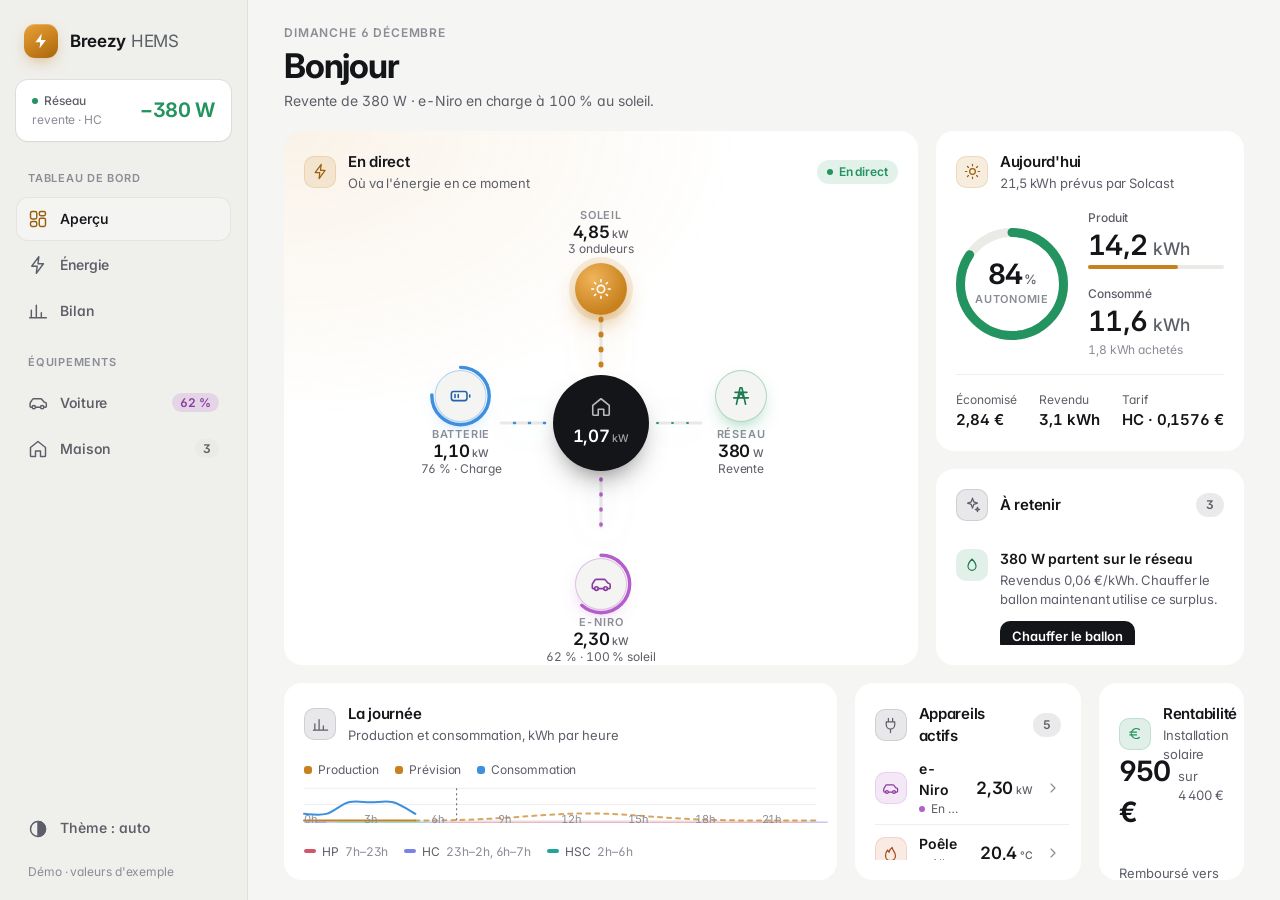
==== commit 49298662: "V2 : refonte complète dans v2/ (données, composants, graphiques, pages) - Architecture : core.js (ét" ====
--- a/v2/index.html
+++ b/v2/index.html
@@ -1,34 +1,50 @@
 <!doctype html>
-<html lang="fr" data-variant="v2">
+<html lang="fr">
 <head>
   <meta charset="utf-8">
   <meta name="viewport" content="width=device-width, initial-scale=1, viewport-fit=cover">
-  <meta name="theme-color" content="#27c6b6">
-  <title>Breezy HEMS · V2</title>
-  <link rel="icon" href="data:image/svg+xml,<svg xmlns=%22http://www.w3.org/2000/svg%22 viewBox=%220 0 100 100%22><text y=%22.9em%22 font-size=%2290%22>⚡</text></svg>">
+  <meta name="theme-color" content="#0d0e10">
+  <meta name="color-scheme" content="dark light">
+  <title>Breezy HEMS</title>
+  <link rel="icon" href="data:image/svg+xml,<svg xmlns=%22http://www.w3.org/2000/svg%22 viewBox=%220 0 32 32%22><rect width=%2232%22 height=%2232%22 rx=%228%22 fill=%22%23c8811d%22/><path d=%22M17.5 5 9 18h6l-1.5 9L22 14h-6z%22 fill=%22white%22/></svg>">
   <link rel="preconnect" href="https://fonts.googleapis.com">
-  <link href="https://fonts.googleapis.com/css2?family=Inter:wght@400..700&family=Inter+Tight:wght@500..700&display=swap" rel="stylesheet">
-  <link rel="stylesheet" href="style.css">
+  <link rel="preconnect" href="https://fonts.gstatic.com" crossorigin>
+  <link href="https://fonts.googleapis.com/css2?family=Inter:opsz,wght@14..32,400..700&display=swap" rel="stylesheet">
+  <link rel="stylesheet" href="css/tokens.css">
+  <link rel="stylesheet" href="css/components.css">
+  <link rel="stylesheet" href="css/layout.css">
 </head>
-<body>
-  <aside class="side" id="side" aria-label="Navigation"></aside>
-  <div class="shell">
-    <section id="page" class="page"></section>
-    <p class="demo-note">v2 · démo : valeurs et historiques d'exemple en attendant Home Assistant</p>
+<body class="is-loading fit">
+  <a class="skip" href="#view">Aller au contenu</a>
+  <div class="app">
+    <nav class="nav" id="nav" aria-label="Navigation principale"></nav>
+    <main class="view" id="view" tabindex="-1">
+      <div class="skel" aria-hidden="true"><i></i><i></i><i></i><i></i></div>
+    </main>
   </div>
-  <nav class="dock" aria-label="Navigation">
-    <div class="dock-in">
-      <button data-go="accueil" aria-label="Accueil"><svg viewBox="0 0 24 24" stroke="currentColor" stroke-width="1.8" stroke-linecap="round" stroke-linejoin="round" aria-hidden="true"><path d="M3 10.5 12 3l9 7.5V20a1 1 0 0 1-1 1h-5v-6H9v6H4a1 1 0 0 1-1-1z"/></svg><span>Accueil</span></button>
-      <button data-go="voiture" aria-label="Voiture"><svg viewBox="0 0 24 24" stroke="currentColor" stroke-width="1.8" stroke-linecap="round" stroke-linejoin="round" aria-hidden="true"><path d="M19 17h2a1 1 0 0 0 1-1v-3c0-.9-.7-1.7-1.5-1.9C18.7 10.6 16 10 16 10s-1.3-1.4-2.2-2.3c-.5-.4-1.1-.7-1.8-.7H5c-.6 0-1.1.4-1.4.9l-1.4 2.9A3.7 3.7 0 0 0 2 12v4a1 1 0 0 0 1 1h2z"/><circle cx="7" cy="17" r="2"/><circle cx="17" cy="17" r="2"/></svg><span>Voiture</span></button>
-      <button data-go="flux" class="core" aria-label="Flux d'énergie"><i><svg viewBox="0 0 24 24" stroke="currentColor" stroke-width="1.8" stroke-linecap="round" stroke-linejoin="round" aria-hidden="true"><path d="M13 2 4 14h7l-1 8 9-12h-7z"/></svg></i><span>Flux</span></button>
-      <button data-go="maison" aria-label="Maison"><svg viewBox="0 0 24 24" stroke="currentColor" stroke-width="1.8" stroke-linecap="round" stroke-linejoin="round" aria-hidden="true"><path d="M12 3a6 6 0 0 0-4 10.5c.7.7 1 1.5 1 2.5h6c0-1 .3-1.8 1-2.5A6 6 0 0 0 12 3z"/><path d="M9 18h6M10 21h4"/></svg><span>Maison</span></button>
-      <button data-go="analyse" aria-label="Analyse"><svg viewBox="0 0 24 24" stroke="currentColor" stroke-width="1.8" stroke-linecap="round" stroke-linejoin="round" aria-hidden="true"><rect x="3" y="12" width="4" height="9" rx="1"/><rect x="10" y="6" width="4" height="15" rx="1"/><rect x="17" y="9" width="4" height="12" rx="1"/></svg><span>Analyse</span></button>
-    </div>
-  </nav>
-  <div class="toast" id="toast" role="status"></div>
+  <nav class="tabs" id="tabs" aria-label="Navigation"></nav>
+  <div class="sheet" id="sheet" aria-hidden="true"></div>
+  <div class="tip" id="tip" role="status" aria-live="polite"></div>
+  <div class="toast" id="toast" role="status" aria-live="polite"></div>
+  <!-- Motif hachuré des prévisions dans les graphiques -->
+  <svg width="0" height="0" style="position:absolute" aria-hidden="true"><defs>
+    <pattern id="hatch" width="6" height="6" patternUnits="userSpaceOnUse" patternTransform="rotate(45)"><rect width="6" height="6" style="fill:var(--surface-2)"/><path d="M0 0v6" style="stroke:var(--solar);stroke-width:2.5;opacity:.55"/></pattern>
+  </defs></svg>
+  <!-- Données : rôles → entités, puis états (démo) -->
   <script src="../js/config.js"></script>
   <script src="../js/mock.js"></script>
-  <script src="colormap.js"></script>
-  <script src="../js/app.js"></script>
+  <!-- Application -->
+  <script src="js/core.js"></script>
+  <script src="js/dom.js"></script>
+  <script src="js/ui.js"></script>
+  <script src="js/charts.js"></script>
+  <script src="js/flow.js"></script>
+  <script>window.BZ.pages = {};</script>
+  <script src="js/pages/overview.js"></script>
+  <script src="js/pages/energy.js"></script>
+  <script src="js/pages/vehicle.js"></script>
+  <script src="js/pages/home.js"></script>
+  <script src="js/pages/insights.js"></script>
+  <script src="js/app.js"></script>
 </body>
 </html>
--- a/v2/css/tokens.css
+++ b/v2/css/tokens.css
@@ -0,0 +1,123 @@
+/* Breezy HEMS V2 — design tokens.
+   Toutes les couleurs, tailles, rayons et durées viennent d'ici : aucun composant
+   n'écrit de couleur en dur. Sombre et clair partagent les mêmes rôles. */
+
+:root {
+  /* Typographie : une seule famille, chiffres tabulaires partout */
+  --font: "Inter", ui-sans-serif, system-ui, -apple-system, "Segoe UI", sans-serif;
+  --fs-11: 11px; --fs-12: 12px; --fs-13: 13px; --fs-14: 14px; --fs-15: 15px; --fs-17: 17px;
+  --fs-20: 20px; --fs-24: 24px; --fs-28: 28px; --fs-34: 34px; --fs-44: 44px; --fs-56: 56px;
+  --lh-tight: 1.1; --lh: 1.45;
+  --tr-display: -0.035em; --tr-title: -0.018em; --tr-caps: 0.07em;
+
+  /* Espacements : grille de 4 px */
+  --s-1: 4px; --s-2: 8px; --s-3: 12px; --s-4: 16px; --s-5: 20px; --s-6: 24px; --s-8: 32px; --s-10: 40px; --s-12: 48px;
+  --gutter: 16px; --page-x: 16px;
+
+  /* Rayons : trois tailles seulement */
+  --r-sm: 8px; --r-md: 12px; --r-lg: 18px; --r-pill: 999px;
+
+  /* Mouvement : rapide, discret, toujours la même courbe */
+  --ease: cubic-bezier(.22, .8, .24, 1); --ease-spring: cubic-bezier(.3, 1.35, .5, 1);
+  --t-1: 120ms; --t-2: 200ms; --t-3: 320ms;
+
+  --tap: 44px;                /* cible tactile minimale */
+  --nav-w: 248px;
+}
+
+/* ─── Sombre (par défaut) ─────────────────────────────────────────── */
+:root, :root[data-theme="dark"] {
+  color-scheme: dark;
+  --bg: #0d0e10;
+  --bg-nav: #0a0b0c;
+  --surface: #151619;
+  --surface-2: #1c1d21;
+  --surface-3: #25262b;
+  --hover: rgba(255, 255, 255, .045);
+  --press: rgba(255, 255, 255, .08);
+  --border: rgba(255, 255, 255, .07);
+  --border-2: rgba(255, 255, 255, .12);
+  --text: #f3f3f4;
+  --text-2: #a5a5ad;
+  --text-3: #6f707a;
+  --ink: #f3f3f4;          /* bouton principal : monochrome, la couleur reste aux données */
+  --on-ink: #0d0e10;
+  --focus: #8ab4ff;
+  --shadow-1: 0 0 0 1px var(--border);
+  --shadow-2: 0 0 0 1px var(--border-2), 0 18px 40px -12px rgba(0, 0, 0, .6);
+  --hi: inset 0 1px 0 rgba(255, 255, 255, .04);
+
+  /* Couleurs de données (validées : contraste ≥ 3:1, séparables en daltonisme) */
+  --solar: #c8811d;  --solar-t: #e6a54d;
+  --battery: #3d8fe0; --battery-t: #7db4f0;
+  --grid: #2a9d68;   --grid-t: #4cc58f;
+  --ev: #b35ec9;     --ev-t: #d394e2;
+  --heat: #d26a3c;   --heat-t: #ec9670;
+  --light: #d9a514;  --light-t: #f0c94e;
+  --hp: #d0566a; --hc: #7a82e8; --hsc: #22a39a;
+  --good: #3fbf82; --warn: #e0a43a; --bad: #e5606a;
+  --home: #f3f3f4;
+}
+
+/* ─── Clair ───────────────────────────────────────────────────────── */
+:root[data-theme="light"] {
+  color-scheme: light;
+  --bg: #f5f5f3;
+  --bg-nav: #efefec;
+  --surface: #ffffff;
+  --surface-2: #f4f4f2;
+  --surface-3: #eaeae7;
+  --hover: rgba(17, 18, 20, .04);
+  --press: rgba(17, 18, 20, .07);
+  --border: rgba(17, 18, 20, .07);
+  --border-2: rgba(17, 18, 20, .12);
+  --text: #141518;
+  --text-2: #5d5f68;
+  --text-3: #8b8d96;
+  --ink: #141518;
+  --on-ink: #ffffff;
+  --focus: #2f6fdb;
+  --shadow-1: 0 0 0 1px var(--border), 0 1px 2px rgba(17, 18, 20, .04);
+  --shadow-2: 0 0 0 1px var(--border), 0 20px 44px -16px rgba(17, 18, 20, .22);
+  --hi: none;
+  --solar: #c8811d;  --solar-t: #9a5f0c;
+  --battery: #3d8fe0; --battery-t: #2462ad;
+  --grid: #2a9d68;   --grid-t: #1d7a50;
+  --ev: #b35ec9;     --ev-t: #8a3aa0;
+  --heat: #d26a3c;   --heat-t: #a8481e;
+  --light: #d9a514;  --light-t: #8a6600;
+  --good: #23935f; --warn: #b77a10; --bad: #cc3d4a;
+  --home: #141518;
+}
+@media (prefers-color-scheme: light) {
+  :root:not([data-theme]) {
+    color-scheme: light;
+    --bg: #f5f5f3; --bg-nav: #efefec; --surface: #ffffff; --surface-2: #f4f4f2; --surface-3: #eaeae7;
+    --hover: rgba(17, 18, 20, .04); --press: rgba(17, 18, 20, .07); --border: rgba(17, 18, 20, .07); --border-2: rgba(17, 18, 20, .12);
+    --text: #141518; --text-2: #5d5f68; --text-3: #8b8d96; --ink: #141518; --on-ink: #ffffff; --focus: #2f6fdb;
+    --shadow-1: 0 0 0 1px var(--border), 0 1px 2px rgba(17, 18, 20, .04); --shadow-2: 0 0 0 1px var(--border), 0 20px 44px -16px rgba(17, 18, 20, .22); --hi: none;
+    --solar-t: #9a5f0c; --battery-t: #2462ad; --grid-t: #1d7a50; --ev-t: #8a3aa0; --heat-t: #a8481e; --light-t: #8a6600;
+    --good: #23935f; --warn: #b77a10; --bad: #cc3d4a; --home: #141518;
+  }
+}
+
+/* Une teinte de données par composant : data-tone="solar" fixe --c et --c-t */
+[data-tone="solar"] { --c: var(--solar); --c-t: var(--solar-t); }
+[data-tone="battery"] { --c: var(--battery); --c-t: var(--battery-t); }
+[data-tone="grid"] { --c: var(--grid); --c-t: var(--grid-t); }
+[data-tone="ev"] { --c: var(--ev); --c-t: var(--ev-t); }
+[data-tone="heat"] { --c: var(--heat); --c-t: var(--heat-t); }
+[data-tone="light"] { --c: var(--light); --c-t: var(--light-t); }
+[data-tone="good"] { --c: var(--good); --c-t: var(--good); }
+[data-tone="warn"] { --c: var(--warn); --c-t: var(--warn); }
+[data-tone="bad"] { --c: var(--bad); --c-t: var(--bad); }
+[data-tone="hp"] { --c: var(--hp); --c-t: var(--hp); }
+[data-tone="hc"] { --c: var(--hc); --c-t: var(--hc); }
+[data-tone="hsc"] { --c: var(--hsc); --c-t: var(--hsc); }
+[data-tone="home"] { --c: var(--home); --c-t: var(--home); }
+[data-tone="neutral"] { --c: var(--text-2); --c-t: var(--text-2); }
+[data-tariff="hp"] { --c: var(--hp); } [data-tariff="hc"] { --c: var(--hc); } [data-tariff="hsc"] { --c: var(--hsc); }
+
+@media (min-width: 768px) { :root { --gutter: 16px; --page-x: 28px; } }
+@media (min-width: 1200px) { :root { --gutter: 18px; --page-x: 36px; } }
+@media (min-width: 2000px) { :root { --gutter: 22px; --page-x: 48px; --nav-w: 272px; } html { font-size: 17px; } }
--- a/v2/css/components.css
+++ b/v2/css/components.css
@@ -0,0 +1,279 @@
+/* Breezy HEMS V2 — base et composants. Chaque composant a ses états :
+   repos · survol · appui · focus clavier · désactivé · en cours (aria-busy). */
+
+/* ─── Base ────────────────────────────────────────────────────────── */
+*, *::before, *::after { box-sizing: border-box; }
+html { -webkit-text-size-adjust: 100%; }
+body {
+  margin: 0; background: var(--bg); color: var(--text);
+  font: 400 var(--fs-14)/var(--lh) var(--font);
+  font-feature-settings: "tnum" 1, "cv11" 1, "ss01" 1; letter-spacing: -0.006em;
+  -webkit-font-smoothing: antialiased; -moz-osx-font-smoothing: grayscale; text-rendering: optimizeLegibility;
+}
+h1, h2, h3, p { margin: 0; }
+button, select { font: inherit; color: inherit; }
+button { cursor: pointer; background: none; border: 0; padding: 0; -webkit-tap-highlight-color: transparent; }
+a { color: inherit; text-decoration: none; }
+ul, ol { list-style: none; margin: 0; padding: 0; }
+:focus-visible { outline: 2px solid var(--focus); outline-offset: 2px; border-radius: var(--r-sm); }
+.ic { width: 20px; height: 20px; fill: none; stroke: currentColor; stroke-width: 1.75; stroke-linecap: round; stroke-linejoin: round; flex: none; }
+.muted { color: var(--text-2); font-size: var(--fs-13); }
+.good { color: var(--good); }
+.eyebrow { font-size: var(--fs-12); font-weight: 600; letter-spacing: var(--tr-caps); text-transform: uppercase; color: var(--text-3); }
+
+/* Valeur + unité */
+.val { display: inline-flex; align-items: baseline; gap: .18em; font-variant-numeric: tabular-nums; white-space: nowrap; }
+.val-n { font-weight: 600; letter-spacing: var(--tr-title); }
+.val-u { font-size: .62em; font-weight: 500; color: var(--text-2); letter-spacing: 0; }
+
+/* ─── Carte ───────────────────────────────────────────────────────── */
+.card {
+  position: relative; display: flex; flex-direction: column; gap: var(--s-4); min-width: 0;
+  padding: var(--s-5); border-radius: var(--r-lg); background: var(--surface); box-shadow: var(--shadow-1), var(--hi);
+}
+.card-h { display: flex; align-items: center; gap: var(--s-3); min-height: 32px; flex-wrap: wrap; }
+.legend + .chart { margin-top: calc(-1 * var(--s-2)); }
+.card-t { min-width: 0; flex: 1; }
+.card-t h3 { font-size: var(--fs-15); font-weight: 600; letter-spacing: var(--tr-title); }
+.card-t p { font-size: var(--fs-13); color: var(--text-2); margin-top: 1px; }
+.card-a { margin-left: auto; display: flex; align-items: center; gap: var(--s-2); }
+.card[data-act] { cursor: pointer; transition: background var(--t-2) var(--ease), transform var(--t-2) var(--ease); }
+.card[data-act]:hover { background: color-mix(in srgb, var(--surface) 92%, var(--text) 8%); }
+.card[data-act]:active { transform: scale(.995); }
+
+/* Pastille d'icône teintée */
+.chip { display: grid; place-items: center; width: 32px; height: 32px; border-radius: 10px; flex: none; color: var(--c-t);
+  background: color-mix(in srgb, var(--c) 14%, transparent); box-shadow: inset 0 0 0 1px color-mix(in srgb, var(--c) 18%, transparent); }
+.chip .ic { width: 17px; height: 17px; }
+
+/* ─── Badge et variation ──────────────────────────────────────────── */
+.badge { display: inline-flex; align-items: center; gap: 6px; height: 24px; padding: 0 10px; border-radius: var(--r-pill);
+  font-size: var(--fs-12); font-weight: 600; white-space: nowrap; color: var(--c-t); background: color-mix(in srgb, var(--c) 13%, transparent); }
+.badge.is-live::before, .pulse { content: ""; width: 6px; height: 6px; border-radius: 50%; background: var(--c); flex: none;
+  box-shadow: 0 0 0 0 color-mix(in srgb, var(--c) 60%, transparent); animation: ping 2.4s var(--ease) infinite; }
+.pulse { display: inline-block; margin-right: 6px; vertical-align: 1px; }
+@keyframes ping { 0% { box-shadow: 0 0 0 0 color-mix(in srgb, var(--c) 55%, transparent); } 70%, 100% { box-shadow: 0 0 0 6px transparent; } }
+.delta { display: inline-flex; align-items: center; gap: 2px; font-size: var(--fs-12); font-weight: 600; color: var(--text-3); white-space: nowrap; }
+.delta .ic { width: 13px; height: 13px; stroke-width: 2.4; }
+.delta.is-good { color: var(--good); } .delta.is-bad { color: var(--bad); }
+
+/* ─── Boutons ─────────────────────────────────────────────────────── */
+.btn { position: relative; display: inline-flex; align-items: center; justify-content: center; gap: var(--s-2);
+  min-height: 40px; padding: 0 var(--s-4); border-radius: var(--r-md); font-size: var(--fs-14); font-weight: 600; white-space: nowrap;
+  transition: background var(--t-1) var(--ease), color var(--t-1) var(--ease), transform var(--t-1) var(--ease), opacity var(--t-1); }
+.btn .ic { width: 18px; height: 18px; }
+.btn:active:not(:disabled) { transform: scale(.97); }
+.btn:disabled { opacity: .4; cursor: not-allowed; }
+.btn-primary { background: var(--ink); color: var(--on-ink); }
+.btn-primary:hover:not(:disabled) { background: color-mix(in srgb, var(--ink) 88%, var(--bg)); }
+.btn-secondary { background: var(--surface-2); box-shadow: inset 0 0 0 1px var(--border); }
+.btn-secondary:hover:not(:disabled) { background: var(--surface-3); }
+.btn-ghost { color: var(--text-2); }
+.btn-ghost:hover:not(:disabled) { background: var(--hover); color: var(--text); }
+.btn-accent { background: color-mix(in srgb, var(--ev) 18%, transparent); color: var(--ev-t); box-shadow: inset 0 0 0 1px color-mix(in srgb, var(--ev) 35%, transparent); }
+.btn-danger { background: var(--bad); color: #fff; animation: nudge .35s var(--ease); }
+@keyframes nudge { 30% { transform: translateX(-3px); } 60% { transform: translateX(3px); } }
+.btn-sm { min-height: 32px; padding: 0 var(--s-3); font-size: var(--fs-13); border-radius: 10px; }
+.btn-sm .ic { width: 16px; height: 16px; }
+.btn-lg { min-height: 56px; min-width: 56px; border-radius: var(--r-pill); }
+.btn-lg .ic { width: 22px; height: 22px; }
+.btn:not(:has(span)) { padding: 0; min-width: 40px; }
+.btn-row { display: flex; gap: var(--s-2); flex-wrap: wrap; }
+.btn-row > .btn { flex: 1; }
+.icon-btn { display: grid; place-items: center; width: 36px; height: 36px; border-radius: var(--r-pill); color: var(--text-2); background: var(--surface-2); transition: background var(--t-1); }
+.icon-btn:hover { background: var(--surface-3); color: var(--text); }
+
+/* État « en cours » commun : le contenu s'estompe, un anneau tourne */
+[aria-busy="true"] { position: relative; pointer-events: none; }
+[aria-busy="true"] > * { opacity: .35; }
+[aria-busy="true"]::after { content: ""; position: absolute; inset: 0; margin: auto; width: 16px; height: 16px; border-radius: 50%;
+  border: 2px solid currentColor; border-right-color: transparent; animation: spin .7s linear infinite; }
+@keyframes spin { to { transform: rotate(1turn); } }
+
+/* ─── Interrupteur ────────────────────────────────────────────────── */
+.toggle { position: relative; width: 46px; height: 28px; border-radius: var(--r-pill); flex: none; background: var(--surface-3);
+  box-shadow: inset 0 0 0 1px var(--border-2); transition: background var(--t-2) var(--ease); }
+.toggle-k { position: absolute; top: 3px; left: 3px; width: 22px; height: 22px; border-radius: 50%; background: #fff;
+  box-shadow: 0 1px 3px rgba(0, 0, 0, .3); transition: transform var(--t-2) var(--ease-spring); }
+.toggle[aria-checked="true"] { background: var(--good); box-shadow: none; }
+.toggle[aria-checked="true"] .toggle-k { transform: translateX(18px); }
+.toggle:active .toggle-k { width: 26px; }
+.toggle[aria-checked="true"]:active .toggle-k { transform: translateX(14px); }
+.toggle[aria-busy="true"]::after { width: 12px; height: 12px; color: var(--text-2); }
+.toggle[aria-busy="true"] > * { opacity: 1; }
+
+/* ─── Pas à pas ───────────────────────────────────────────────────── */
+.stepper { display: inline-flex; align-items: center; gap: 2px; padding: 3px; border-radius: var(--r-md); background: var(--surface-2); box-shadow: inset 0 0 0 1px var(--border); flex: none; }
+.stepper button { display: grid; place-items: center; width: 32px; height: 32px; border-radius: 9px; color: var(--text-2); transition: background var(--t-1), color var(--t-1); }
+.stepper button:hover:not(:disabled) { background: var(--surface-3); color: var(--text); }
+.stepper button:disabled { opacity: .3; cursor: not-allowed; }
+.stepper button .ic { width: 16px; height: 16px; stroke-width: 2; }
+.stepper output { min-width: 52px; text-align: center; font-weight: 600; font-size: var(--fs-14); }
+.stepper output small { font-size: var(--fs-12); color: var(--text-2); font-weight: 500; }
+
+/* ─── Segmenté : l'indicateur glisse d'une option à l'autre ───────── */
+.seg { position: relative; display: grid; grid-template-columns: repeat(var(--n), 1fr); padding: 3px; border-radius: var(--r-md); background: var(--surface-2); box-shadow: inset 0 0 0 1px var(--border); }
+.seg-ind { position: absolute; top: 3px; bottom: 3px; left: 3px; width: calc((100% - 6px) / var(--n)); border-radius: 9px; background: var(--surface-3);
+  box-shadow: 0 1px 2px rgba(0, 0, 0, .2), inset 0 0 0 1px var(--border-2); transform: translateX(calc(100% * var(--i))); transition: transform var(--t-3) var(--ease); }
+.seg button { position: relative; z-index: 1; min-height: 32px; padding: 0 var(--s-3); border-radius: 9px; font-size: var(--fs-13); font-weight: 600; color: var(--text-2); white-space: nowrap; transition: color var(--t-2); }
+.seg button:hover, .seg button[aria-selected="true"] { color: var(--text); }
+:root[data-theme="light"] .seg-ind { background: var(--surface); }
+@media (prefers-color-scheme: light) { :root:not([data-theme]) .seg-ind { background: var(--surface); } }
+
+/* ─── Jauge, anneau, répartition ──────────────────────────────────── */
+.meter { position: relative; height: 8px; border-radius: var(--r-pill); background: var(--surface-3); }
+.meter-f { position: absolute; inset: 0 auto 0 0; width: var(--v); border-radius: inherit; background: var(--c); transition: width var(--t-3) var(--ease); }
+.meter-m { position: absolute; top: -4px; bottom: -4px; left: var(--v); width: 2px; margin-left: -1px; border-radius: 2px; background: var(--text); opacity: .7; }
+.meter-xs { height: 4px; } .meter-sm { height: 6px; width: 120px; } .meter-lg { height: 12px; }
+.ring { position: relative; width: var(--s); height: var(--s); flex: none; }
+.ring svg { width: 100%; height: 100%; transform: rotate(-90deg); }
+.ring circle { fill: none; }
+.ring-b { stroke: var(--surface-3); }
+.ring-f { stroke: var(--c); stroke-linecap: round; transition: stroke-dashoffset var(--t-3) var(--ease); }
+.ring-m { stroke: var(--text); opacity: .6; }
+.ring-c { position: absolute; inset: 0; display: grid; place-content: center; text-align: center; }
+.ring-c b { font-size: var(--fs-28); font-weight: 650; letter-spacing: var(--tr-display); line-height: 1; }
+.ring-c b small { font-size: var(--fs-13); font-weight: 500; color: var(--text-2); margin-left: 1px; }
+.ring-c span { font-size: var(--fs-11); font-weight: 600; letter-spacing: var(--tr-caps); text-transform: uppercase; color: var(--text-3); margin-top: 4px; }
+.split { display: flex; gap: 3px; height: 10px; }
+.split span { width: var(--w); min-width: 4px; border-radius: 3px; background: var(--c); transition: width var(--t-3) var(--ease); }
+.legend { display: flex; flex-wrap: wrap; gap: var(--s-1) var(--s-4); font-size: var(--fs-12); color: var(--text-2); }
+.legend li { display: inline-flex; align-items: center; gap: 6px; }
+.legend i { width: 8px; height: 8px; border-radius: 3px; background: var(--c); }
+.legend b { color: var(--text); font-weight: 600; margin-left: 2px; }
+
+/* Liste de répartition (légende + valeurs) */
+.mix li { display: grid; grid-template-columns: 10px minmax(0, 1fr) auto 76px; align-items: center; gap: var(--s-3); padding: 9px 0; font-size: var(--fs-13); }
+.mix li + li { border-top: 1px solid var(--border); }
+.mix i { width: 10px; height: 10px; border-radius: 3px; background: var(--c); }
+.mix span small { display: block; font-size: var(--fs-12); color: var(--text-3); }
+.mix em { font-style: normal; color: var(--text-2); }
+.mix b { text-align: right; font-weight: 600; }
+
+/* Statistique */
+.stat { display: flex; flex-direction: column; gap: 4px; min-width: 0; }
+.stat-l { font-size: var(--fs-12); color: var(--text-2); font-weight: 500; }
+.stat-v { font-size: var(--fs-24); line-height: var(--lh-tight); }
+.stat-s { font-size: var(--fs-12); color: var(--text-3); }
+.big-v { display: flex; align-items: baseline; flex-wrap: wrap; gap: var(--s-2) var(--s-3); font-size: var(--fs-44); line-height: 1; }
+.big-v .val-n { letter-spacing: var(--tr-display); font-weight: 650; }
+.big-v .val-u { font-size: var(--fs-17); }
+.big-s { font-size: var(--fs-13); color: var(--text-2); letter-spacing: 0; }
+.big-v.center { justify-content: center; flex-direction: column; align-items: center; }
+.big-v.is-good .val-n { color: var(--good); } .big-v.is-bad .val-n { color: var(--bad); }
+
+/* Lignes de réglage */
+.rows { display: flex; flex-direction: column; }
+.row { display: flex; align-items: center; gap: var(--s-3); min-height: 56px; padding: var(--s-2) 0; }
+.row + .row { border-top: 1px solid var(--border); }
+.row > div:first-child { flex: 1; min-width: 0; }
+.row strong { display: block; font-size: var(--fs-14); font-weight: 550; }
+.row span { font-size: var(--fs-12); color: var(--text-2); }
+.foot { display: flex; justify-content: space-between; gap: var(--s-3); flex-wrap: wrap; padding-top: var(--s-3); border-top: 1px solid var(--border); font-size: var(--fs-12); color: var(--text-2); margin-top: auto; }
+.field { display: flex; flex-direction: column; gap: var(--s-2); }
+.field > span { font-size: var(--fs-12); color: var(--text-2); font-weight: 500; }
+.select { appearance: none; min-height: 44px; padding: 0 var(--s-4); border-radius: var(--r-md); border: 0; background: var(--surface-2); box-shadow: inset 0 0 0 1px var(--border); font-weight: 500; }
+.kv-2, .kv-3 { display: grid; gap: var(--s-3); }
+.kv-2 { grid-template-columns: 1fr 1fr; } .kv-3 { grid-template-columns: repeat(3, 1fr); }
+.kv-3 > div { padding: var(--s-3); border-radius: var(--r-md); background: var(--surface-2); }
+.kv-3 span { display: block; font-size: var(--fs-12); color: var(--text-2); }
+.kv-3 b { font-size: var(--fs-17); font-weight: 600; }
+
+/* État vide */
+.empty { display: flex; flex-direction: column; align-items: center; justify-content: center; text-align: center; gap: var(--s-1); padding: var(--s-6) var(--s-4); color: var(--text-2); flex: 1; }
+.empty .ic { width: 28px; height: 28px; color: var(--text-3); margin-bottom: var(--s-2); }
+.empty strong { color: var(--text); font-weight: 600; }
+.empty p { font-size: var(--fs-13); }
+
+/* Tableau */
+.table { width: 100%; border-collapse: collapse; font-size: var(--fs-13); }
+.table th { text-align: left; font-weight: 500; color: var(--text-2); }
+.table td { text-align: right; font-weight: 600; white-space: nowrap; }
+.table td:last-child { width: 76px; }
+.table th, .table td { padding: 10px 0; border-bottom: 1px solid var(--border); }
+.table tr:last-child > * { border-bottom: 0; }
+
+/* ─── Graphiques ──────────────────────────────────────────────────── */
+.chart { position: relative; margin: 0; flex: 1; min-height: 140px; display: flex; border-radius: var(--r-sm); }
+.chart svg { width: 100%; height: 100%; min-height: 140px; overflow: visible; display: block; }
+.gl { stroke: var(--border); stroke-width: 1; vector-effect: non-scaling-stroke; }
+.axis { position: absolute; inset: auto 0 0; height: 16px; pointer-events: none; }
+.ax { position: absolute; left: var(--x); bottom: 0; transform: translateX(-50%); color: var(--text-3); font-size: 11px; line-height: 16px; white-space: nowrap; font-variant-numeric: tabular-nums; }
+.ax.is-start { transform: none; } .ax.is-end { transform: translateX(-100%); }
+.ax.is-cur { color: var(--text); font-weight: 600; }
+.bar rect { fill: var(--c); transition: opacity var(--t-1); }
+.bar.is-fc rect { fill: url(#hatch); opacity: .9; }
+.chart:hover .bar rect { opacity: .55; }
+.chart:hover .bar:hover rect, .bar.is-cur rect { opacity: 1; }
+.hl { fill: var(--hover); opacity: 0; transition: opacity var(--t-1); } .hl.is-on { opacity: 1; }
+.avg { stroke: var(--text-3); stroke-dasharray: 3 4; vector-effect: non-scaling-stroke; }
+.avg-l { position: absolute; right: 0; top: var(--y); transform: translateY(-120%); font-size: var(--fs-11); color: var(--text-3); background: var(--surface); padding: 0 4px; border-radius: 4px; }
+.ln { fill: none; stroke: var(--c); stroke-width: 2; vector-effect: non-scaling-stroke; stroke-linecap: round; }
+.is-dashed .ln { stroke-dasharray: 4 5; opacity: .7; }
+.ln-a { fill: var(--c); opacity: .14; }
+.now { stroke: var(--text-2); stroke-dasharray: 2 3; vector-effect: non-scaling-stroke; }
+.band { fill: var(--c); opacity: .85; }
+.cross { stroke: var(--text-2); vector-effect: non-scaling-stroke; opacity: 0; } .cross.is-on { opacity: .5; }
+.spark { display: block; width: 100%; height: 36px; overflow: visible; }
+.spark-l { fill: none; stroke: var(--c); stroke-width: 1.75; vector-effect: non-scaling-stroke; }
+.spark-a { fill: var(--c); opacity: .12; }
+.tariff-key { display: flex; flex-wrap: wrap; gap: var(--s-1) var(--s-4); font-size: var(--fs-12); color: var(--text-2); }
+.tariff-key span { display: inline-flex; align-items: center; gap: 6px; }
+.tariff-key i { width: 12px; height: 4px; border-radius: 2px; background: var(--c); }
+.tariff-key em { font-style: normal; color: var(--text-3); }
+.tariff-key b { color: var(--text); font-weight: 600; }
+
+/* Infobulle partagée */
+.tip { position: fixed; left: 0; top: 0; z-index: 80; min-width: 170px; padding: 10px 12px; border-radius: var(--r-md); pointer-events: none;
+  background: var(--surface-3); box-shadow: var(--shadow-2); font-size: var(--fs-12); opacity: 0; transition: opacity var(--t-1); }
+.tip.is-on { opacity: 1; }
+.tip strong { display: block; font-size: var(--fs-13); margin-bottom: 6px; }
+.tip-r { display: flex; align-items: center; gap: 8px; padding: 2px 0; color: var(--text-2); }
+.tip-r i { width: 8px; height: 8px; border-radius: 3px; background: var(--c); }
+.tip-r b { margin-left: auto; padding-left: 16px; color: var(--text); font-weight: 600; }
+.tip-r.is-sub { padding-left: 16px; font-size: var(--fs-11); }
+.tip-r.is-sub b { font-weight: 500; color: var(--text-2); }
+
+/* ─── Notification ────────────────────────────────────────────────── */
+.toast { position: fixed; left: 50%; bottom: calc(88px + env(safe-area-inset-bottom)); z-index: 90; display: flex; align-items: center; gap: var(--s-3);
+  max-width: calc(100% - 32px); padding: 10px 16px 10px 10px; border-radius: var(--r-pill); background: var(--surface-3); box-shadow: var(--shadow-2);
+  font-size: var(--fs-13); font-weight: 500; transform: translate(-50%, 16px); opacity: 0; pointer-events: none; transition: transform var(--t-3) var(--ease), opacity var(--t-2); }
+.toast.is-on { transform: translate(-50%, 0); opacity: 1; }
+.toast-i { display: grid; place-items: center; width: 24px; height: 24px; border-radius: 50%; background: color-mix(in srgb, var(--c) 18%, transparent); color: var(--c-t); }
+.toast-i .ic { width: 14px; height: 14px; stroke-width: 2.4; }
+@media (min-width: 1200px) { .toast { bottom: 28px; left: calc(50% + var(--nav-w) / 2); } }
+
+/* ─── Panneau de détail (modale) ──────────────────────────────────── */
+.sheet { position: fixed; inset: 0; z-index: 70; display: grid; align-items: end; pointer-events: none; }
+.sheet-bg { position: absolute; inset: 0; background: rgba(0, 0, 0, .45); backdrop-filter: blur(6px); -webkit-backdrop-filter: blur(6px); opacity: 0; transition: opacity var(--t-3) var(--ease); }
+.sheet-p { position: relative; z-index: 1; display: flex; flex-direction: column; gap: var(--s-5); width: 100%; max-height: 92dvh; overflow-y: auto;
+  padding: var(--s-5) var(--s-5) calc(var(--s-6) + env(safe-area-inset-bottom)); border-radius: 24px 24px 0 0; background: var(--surface); box-shadow: var(--shadow-2);
+  transform: translateY(100%); transition: transform var(--t-3) var(--ease); }
+.sheet.is-open { pointer-events: auto; }
+.sheet.is-open .sheet-bg { opacity: 1; }
+.sheet.is-open .sheet-p { transform: none; }
+.sheet-h { display: flex; align-items: center; gap: var(--s-3); }
+.sheet-h > div { flex: 1; min-width: 0; }
+.sheet-h h2 { font-size: var(--fs-20); font-weight: 650; letter-spacing: var(--tr-title); }
+.sheet-h p { font-size: var(--fs-13); color: var(--text-2); }
+.sheet-b { display: flex; flex-direction: column; gap: var(--s-5); }
+@media (min-width: 768px) {
+  .sheet { place-items: center; }
+  .sheet-p { width: min(440px, calc(100% - 48px)); border-radius: 24px; transform: translateY(12px) scale(.98); opacity: 0; transition: transform var(--t-3) var(--ease), opacity var(--t-2); padding-bottom: var(--s-6); }
+  .sheet.is-open .sheet-p { opacity: 1; }
+}
+
+/* Curseur vertical */
+.vs { position: relative; align-self: center; width: 112px; height: min(42dvh, 300px); border-radius: 30px; overflow: hidden; cursor: ns-resize; touch-action: none;
+  background: var(--surface-3); box-shadow: inset 0 0 0 1px var(--border); transition: transform var(--t-2) var(--ease); }
+.vs:active, .vs.is-drag { transform: scale(1.02); }
+.vs-f { position: absolute; left: 0; right: 0; bottom: 0; height: var(--v); background: var(--c); transition: height var(--t-2) var(--ease); }
+.vs.is-drag .vs-f { transition: none; }
+.vs output { position: absolute; left: 0; right: 0; bottom: 16px; text-align: center; font-size: var(--fs-24); font-weight: 650; letter-spacing: var(--tr-title); color: #fff; text-shadow: 0 1px 8px rgba(0, 0, 0, .25); mix-blend-mode: normal; }
+
+/* ─── Mouvement réduit : on garde les changements d'état, pas les boucles ─ */
+@media (prefers-reduced-motion: reduce) {
+  *, *::before, *::after { animation-duration: 1ms !important; animation-iteration-count: 1 !important; transition-duration: 1ms !important; }
+}
+.skip { position: absolute; left: 8px; top: -60px; z-index: 100; padding: 8px 14px; border-radius: var(--r-md); background: var(--ink); color: var(--on-ink); font-weight: 600; }
+.skip:focus { top: 8px; }
--- a/v2/css/layout.css
+++ b/v2/css/layout.css
@@ -0,0 +1,364 @@
+/* Breezy HEMS V2 — coquille, grilles de pages et composants propres à chaque page.
+   Mobile d'abord, puis tablette (768), bureau (1200), grand écran (1600) et 2K (2000). */
+
+/* ─── Coquille ────────────────────────────────────────────────────── */
+.app { min-height: 100dvh; }
+.nav { display: none; }
+.view { padding: calc(var(--s-5) + env(safe-area-inset-top)) var(--page-x) calc(96px + env(safe-area-inset-bottom)); outline: none; }
+.tabs { position: fixed; left: 0; right: 0; bottom: 0; z-index: 40; display: grid; grid-template-columns: repeat(5, 1fr);
+  padding: 6px 6px calc(6px + env(safe-area-inset-bottom)); background: color-mix(in srgb, var(--bg-nav) 88%, transparent);
+  backdrop-filter: blur(20px) saturate(1.4); -webkit-backdrop-filter: blur(20px) saturate(1.4); border-top: 1px solid var(--border); }
+.tabs a { position: relative; display: flex; flex-direction: column; align-items: center; justify-content: center; gap: 3px; min-height: 50px; border-radius: var(--r-md);
+  font-size: var(--fs-11); font-weight: 600; color: var(--text-3); transition: color var(--t-2); }
+.tabs a .ic { width: 22px; height: 22px; transition: transform var(--t-2) var(--ease-spring); }
+.tabs a[aria-current] { color: var(--text); }
+.tabs a[aria-current]::before { content: ""; position: absolute; top: 0; width: 18px; height: 3px; border-radius: 0 0 3px 3px; background: var(--text); }
+.tabs a:active .ic { transform: scale(.88); }
+
+/* Tablette : barre de navigation en rail, à gauche */
+@media (min-width: 768px) {
+  .app { display: grid; grid-template-columns: 76px minmax(0, 1fr); }
+  .tabs { display: none; }
+  .nav { display: flex; flex-direction: column; gap: 2px; position: sticky; top: 0; height: 100dvh; padding: var(--s-4) var(--s-3); background: var(--bg-nav); border-right: 1px solid var(--border); overflow-y: auto; }
+  .view { padding: var(--s-6) var(--page-x) var(--s-10); }
+  .toast { bottom: 24px; }
+}
+.brand { display: flex; align-items: center; gap: var(--s-3); padding: var(--s-1) var(--s-2) var(--s-5); }
+.brand-m { display: grid; place-items: center; width: 34px; height: 34px; border-radius: 11px; flex: none; color: #fff;
+  background: linear-gradient(150deg, #e8a03a, #c8811d 55%, #a6650f); box-shadow: 0 6px 16px -6px rgba(200, 129, 29, .7), inset 0 1px 0 rgba(255, 255, 255, .25); }
+.brand-m .ic { width: 18px; height: 18px; fill: #fff; stroke: none; }
+.brand-t { font-size: var(--fs-17); letter-spacing: var(--tr-title); color: var(--text-2); white-space: nowrap; }
+.brand-t b { color: var(--text); font-weight: 650; }
+.pulse-card { display: none; }
+.nav-g { display: none; font-size: var(--fs-11); font-weight: 600; letter-spacing: var(--tr-caps); text-transform: uppercase; color: var(--text-3); padding: var(--s-5) var(--s-3) var(--s-2); }
+.nav-l { display: flex; flex-direction: column; gap: 2px; }
+.nav-i { position: relative; display: flex; align-items: center; justify-content: center; gap: var(--s-3); width: 100%; min-height: 44px; padding: 0 var(--s-3);
+  border-radius: var(--r-md); color: var(--text-2); font-size: var(--fs-14); font-weight: 550; transition: background var(--t-1), color var(--t-1); }
+.nav-i:hover { background: var(--hover); color: var(--text); }
+.nav-i[aria-current] { background: var(--surface-2); color: var(--text); box-shadow: inset 0 0 0 1px var(--border); }
+.nav-i[aria-current] .ic { color: var(--solar-t); }
+.nav-i span, .nav-i em, .brand-t, .demo { display: none; }
+.nav-i em { margin-left: auto; font-style: normal; font-size: var(--fs-12); font-weight: 600; color: var(--text-2); padding: 1px 8px; border-radius: var(--r-pill); background: var(--surface-3); }
+.nav-i em.is-live { color: var(--ev-t); background: color-mix(in srgb, var(--ev) 18%, transparent); }
+.nav-f { margin-top: auto; padding-top: var(--s-4); }
+.demo { font-size: var(--fs-12); color: var(--text-3); padding: var(--s-3) var(--s-3) 0; }
+
+/* Bureau : barre latérale complète */
+@media (min-width: 1200px) {
+  .app { grid-template-columns: var(--nav-w) minmax(0, 1fr); }
+  .nav { padding: var(--s-5) var(--s-4); }
+  .nav-i { justify-content: flex-start; }
+  .nav-i span, .nav-i em, .brand-t, .demo, .nav-g { display: block; }
+  .nav-i em { display: inline-block; }
+  .pulse-card { display: grid; grid-template-columns: 1fr auto; gap: 2px var(--s-2); margin: 0 0 var(--s-2); padding: var(--s-3) var(--s-4); border-radius: var(--r-md); background: var(--surface); box-shadow: var(--shadow-1); }
+  .pulse-l { font-size: var(--fs-12); color: var(--text-2); font-weight: 500; }
+  .pulse-v { grid-row: span 2; align-self: center; font-size: var(--fs-20); font-weight: 650; letter-spacing: var(--tr-title); }
+  .pulse-v.is-good { color: var(--good); } .pulse-v.is-bad { color: var(--bad); }
+  .pulse-s { font-size: var(--fs-12); color: var(--text-3); }
+  .view { padding: var(--s-6) var(--page-x) var(--s-8); max-width: 1680px; width: 100%; }
+}
+
+/* Squelette du premier chargement */
+.skel { display: none; }
+body.is-loading .view > * { display: none; }
+body.is-loading .skel { display: grid; gap: var(--gutter); grid-template-columns: 1fr; }
+.skel i { height: 180px; border-radius: var(--r-lg); background: linear-gradient(90deg, var(--surface) 30%, var(--surface-2) 50%, var(--surface) 70%) 0 0 / 300% 100%; animation: shimmer 1.2s linear infinite; }
+.skel i:first-child { height: 64px; background: none; }
+@keyframes shimmer { to { background-position: -150% 0; } }
+@media (min-width: 1200px) { body.is-loading .skel { grid-template-columns: 2fr 1fr; } .skel i:first-child { grid-column: 1 / -1; } }
+
+/* Entrée d'une page : les blocs arrivent en cascade, 240 ms au total */
+.view.is-enter .page-h, .view.is-enter .layout > *, .view.is-enter .kpis > *, .view.is-enter .filters { animation: rise var(--t-3) var(--ease) both; }
+.view.is-enter .layout > :nth-child(2) { animation-delay: 30ms; } .view.is-enter .layout > :nth-child(3) { animation-delay: 60ms; }
+.view.is-enter .layout > :nth-child(4) { animation-delay: 90ms; } .view.is-enter .layout > :nth-child(n+5) { animation-delay: 120ms; }
+@keyframes rise { from { opacity: 0; transform: translateY(8px); } }
+
+/* ─── En-tête de page ─────────────────────────────────────────────── */
+.page-h { display: flex; flex-wrap: wrap; align-items: flex-end; justify-content: space-between; gap: var(--s-3) var(--s-6); margin-bottom: var(--s-5); }
+.page-h h1 { font-size: var(--fs-28); font-weight: 700; letter-spacing: var(--tr-display); line-height: var(--lh-tight); margin-top: 6px; }
+.page-h .lede { margin-top: 6px; color: var(--text-2); font-size: var(--fs-14); max-width: 60ch; }
+.page-a { display: flex; align-items: center; gap: var(--s-2); }
+@media (min-width: 1200px) { .page-h h1 { font-size: var(--fs-34); } }
+
+/* ─── Grilles de pages ────────────────────────────────────────────── */
+.layout { display: grid; gap: var(--gutter); grid-template-columns: minmax(0, 1fr); align-items: start; }
+.layout > .card, .layout > .room { min-width: 0; }
+
+/* Aperçu : flux en vedette ; sur bureau la page tient sur un écran */
+.layout-overview { grid-template-areas: "flow" "today" "ins" "chart" "dev" "roi"; }
+@media (min-width: 768px) {
+  .layout-overview { grid-template-columns: repeat(6, minmax(0, 1fr)); grid-template-areas: "flow flow flow flow flow flow" "today today today ins ins ins" "chart chart chart chart chart chart" "dev dev dev roi roi roi"; align-items: stretch; }
+}
+@media (min-width: 1200px) {
+  .layout-overview { grid-template-columns: repeat(12, minmax(0, 1fr)); grid-template-areas: "flow flow flow flow flow flow flow flow today today today today" "flow flow flow flow flow flow flow flow ins ins ins ins" "chart chart chart chart chart chart chart dev dev dev roi roi"; grid-template-rows: auto 1fr auto; }
+}
+@media (min-width: 1600px) {
+  .layout-overview { grid-template-areas: "flow flow flow flow flow flow flow today today today ins ins" "flow flow flow flow flow flow flow today today today ins ins" "chart chart chart chart chart chart chart dev dev dev roi roi"; grid-template-rows: auto 1fr minmax(0, 1fr); }
+}
+.a-flow { grid-area: flow; } .a-today { grid-area: today; } .a-ins { grid-area: ins; } .a-chart { grid-area: chart; } .a-dev { grid-area: dev; } .a-roi { grid-area: roi; }
+
+/* Énergie */
+@media (min-width: 768px) { .layout-energy { grid-template-columns: 1fr 1fr; align-items: stretch; } .e-grid { grid-column: 1 / -1; } }
+@media (min-width: 1200px) { .layout-energy { grid-template-columns: repeat(12, minmax(0, 1fr)); grid-template-areas: "grid grid grid grid grid bat bat bat bat day day day" "sun sun sun sun sun bat bat bat bat day day day"; }
+  .e-grid { grid-area: grid; } .e-bat { grid-area: bat; } .e-sun { grid-area: sun; } .e-day { grid-area: day; } }
+
+/* Voiture */
+@media (min-width: 768px) and (max-width: 1199px) { .layout-vehicle { grid-template-columns: 1fr 1fr; align-items: stretch; grid-template-areas: "hero hero" "sess care" "ch ch" "set set"; }
+  .v-hero { grid-area: hero; } .v-sess { grid-area: sess; } .v-charges { grid-area: ch; } .v-set { grid-area: set; } .v-care { grid-area: care; } }
+@media (min-width: 1200px) { .layout-vehicle { grid-template-columns: repeat(12, minmax(0, 1fr)); grid-template-areas: "hero hero hero hero hero ch ch ch ch ch ch ch" "sess sess sess sess sess ch ch ch ch ch ch ch" "set set set set set set care care care care care care"; }
+  .v-hero { grid-area: hero; } .v-sess { grid-area: sess; } .v-charges { grid-area: ch; } .v-set { grid-area: set; } .v-care { grid-area: care; } }
+@media (min-width: 1600px) { .layout-vehicle { grid-template-areas: "hero hero hero hero ch ch ch ch ch set set set" "sess sess sess sess ch ch ch ch ch care care care"; } }
+
+/* Bilan */
+.kpis { display: grid; grid-template-columns: 1fr 1fr; gap: var(--gutter); margin-bottom: var(--gutter); }
+@media (min-width: 768px) { .kpis { grid-template-columns: repeat(4, 1fr); } .layout-insights { grid-template-columns: 1fr 1fr; align-items: stretch; } .i-prod { grid-column: 1 / -1; } }
+@media (min-width: 1200px) { .layout-insights { grid-template-columns: repeat(12, minmax(0, 1fr)); grid-template-areas: "prod prod prod prod prod prod prod prod orig orig orig orig" "cmp cmp cmp cmp best best best best roi roi roi roi"; }
+  .i-prod { grid-area: prod; } .i-orig { grid-area: orig; } .i-cmp { grid-area: cmp; } .i-best { grid-area: best; } .i-roi { grid-area: roi; } }
+
+/* Maison */
+@media (min-width: 1000px) { .layout-home { grid-template-columns: 1fr 1fr; gap: var(--s-8) var(--s-6); } }
+@media (min-width: 2000px) { .layout-home { grid-template-columns: repeat(4, 1fr); } }
+
+/* ─── Aperçu ──────────────────────────────────────────────────────── */
+.card-hero { background: radial-gradient(120% 90% at 0% 0%, color-mix(in srgb, var(--solar) 10%, transparent), transparent 60%), var(--surface); }
+.today { display: flex; align-items: center; gap: var(--s-5); }
+.today-s { flex: 1; display: grid; gap: var(--s-4); min-width: 0; }
+.today-s .stat-v { font-size: var(--fs-28); }
+.today-f { display: grid; grid-template-columns: repeat(3, 1fr); gap: var(--s-2); padding-top: var(--s-4); border-top: 1px solid var(--border); margin-top: auto; }
+.today-f span { display: block; font-size: var(--fs-12); color: var(--text-2); }
+.today-f b { font-size: var(--fs-15); font-weight: 600; white-space: nowrap; }
+.ins li { display: grid; grid-template-columns: 32px minmax(0, 1fr); gap: var(--s-1) var(--s-3); padding: var(--s-3) 0; }
+.ins li + li { border-top: 1px solid var(--border); }
+.ins-i { display: grid; place-items: center; width: 32px; height: 32px; border-radius: 10px; color: var(--c-t); background: color-mix(in srgb, var(--c) 14%, transparent); }
+.ins-i .ic { width: 16px; height: 16px; }
+.ins strong { font-size: var(--fs-14); font-weight: 600; }
+.ins p { font-size: var(--fs-13); color: var(--text-2); margin-top: 2px; }
+.ins-a { grid-column: 2; margin-top: var(--s-2); }
+.dev-b { display: flex; align-items: center; gap: var(--s-3); width: 100%; min-height: 56px; padding: var(--s-2) var(--s-2); margin: 0 calc(-1 * var(--s-2)); width: calc(100% + 2 * var(--s-2)); border-radius: var(--r-md); text-align: left; transition: background var(--t-1); }
+.dev-b:hover { background: var(--hover); }
+.dev li + li .dev-b { box-shadow: 0 -1px 0 var(--border); border-radius: 0 0 var(--r-md) var(--r-md); }
+.dev-t { flex: 1; min-width: 0; }
+.dev-t strong { display: block; font-size: var(--fs-14); font-weight: 600; }
+.dev-t span { display: block; font-size: var(--fs-12); color: var(--text-2); white-space: nowrap; overflow: hidden; text-overflow: ellipsis; }
+.dev-v { font-size: var(--fs-17); }
+.dev-c { width: 16px; height: 16px; color: var(--text-3); }
+.roi-mini { display: flex; align-items: baseline; gap: var(--s-2); }
+.roi-mini b { font-size: var(--fs-28); font-weight: 650; letter-spacing: var(--tr-display); }
+.roi-mini span { color: var(--text-2); font-size: var(--fs-13); }
+.a-chart .chart { min-height: 190px; }
+
+/* ─── Schéma des flux ─────────────────────────────────────────────── */
+.flow { container-type: inline-size; position: relative; flex: 1; display: flex; }
+.flow-wide, .flow-cross { position: relative; width: 100%; }
+.flow-wide { display: none; aspect-ratio: 1000 / 340; min-height: 260px; }
+.flow-cross { aspect-ratio: 1 / 1.12; max-width: 400px; margin: 0 auto var(--s-8); }
+@container (min-width: 620px) { .flow-wide { display: block; } .flow-cross { display: none; } }
+.flow-wide > svg, .flow-cross > svg { position: absolute; inset: 0; width: 100%; height: 100%; overflow: visible; }
+.fl-bg { fill: none; stroke: var(--surface-3); stroke-width: 3; vector-effect: non-scaling-stroke; stroke-linecap: round; }
+.fl-go { fill: none; stroke: var(--c); stroke-width: var(--sw); vector-effect: non-scaling-stroke; stroke-linecap: round; stroke-dasharray: 1 14;
+  animation: flowdash var(--sp) linear infinite; filter: drop-shadow(0 0 4px color-mix(in srgb, var(--c) 70%, transparent)); }
+.fl-go.is-rev { animation-direction: reverse; }
+@keyframes flowdash { to { stroke-dashoffset: -30; } }
+.fl-pill { position: absolute; left: var(--x); top: var(--y); transform: translate(-50%, -50%); padding: 3px 9px; border-radius: var(--r-pill);
+  background: var(--surface); box-shadow: 0 0 0 1px color-mix(in srgb, var(--c) 40%, transparent); font-size: var(--fs-12); font-weight: 600; white-space: nowrap; }
+.fn { position: absolute; left: var(--x); top: var(--y); transform: translate(-50%, -50%); display: flex; align-items: center; gap: var(--s-3); transition: opacity var(--t-3); }
+.fn.is-idle { opacity: .45; }
+.fn-i { position: relative; display: grid; place-items: center; width: 52px; height: 52px; border-radius: 50%; flex: none; color: var(--c-t);
+  background: var(--surface-2); box-shadow: inset 0 0 0 1px color-mix(in srgb, var(--c) 35%, transparent), 0 8px 20px -10px color-mix(in srgb, var(--c) 80%, transparent); }
+.fn-i .ic { width: 22px; height: 22px; }
+.fn-soc { position: absolute; inset: -5px; width: calc(100% + 10px); height: calc(100% + 10px); transform: rotate(-90deg); }
+.fn-soc circle { fill: none; stroke: var(--c); stroke-width: 2.2; stroke-linecap: round; stroke-dasharray: var(--p) 100; transition: stroke-dasharray var(--t-3) var(--ease); }
+.fn-t { display: flex; flex-direction: column; line-height: 1.2; }
+.fn-l { font-size: var(--fs-11); font-weight: 600; letter-spacing: var(--tr-caps); text-transform: uppercase; color: var(--text-3); }
+.fn-v { font-size: var(--fs-20); }
+.fn-n { font-size: var(--fs-12); color: var(--text-2); white-space: nowrap; }
+.fn-home .fn-i { width: 76px; height: 76px; background: var(--ink); color: var(--on-ink); box-shadow: 0 14px 30px -14px rgba(0, 0, 0, .7); }
+.fn-home .fn-i .ic { width: 30px; height: 30px; }
+.fn-sun .fn-i { background: radial-gradient(circle at 35% 30%, #f0b45a, #c8811d 70%); color: #fff; box-shadow: 0 0 0 6px color-mix(in srgb, var(--solar) 14%, transparent), 0 10px 26px -8px color-mix(in srgb, var(--solar) 90%, transparent); }
+/* En ligne : texte à droite des pastilles, maison au centre */
+.flow-wide .fn-home { flex-direction: column; text-align: center; }
+.flow-wide .fn-home .fn-t { align-items: center; }
+.flow-wide .fn-sun { flex-direction: column; text-align: center; } .flow-wide .fn-sun .fn-t { align-items: center; }
+/* En croix : texte sous les pastilles */
+.flow-cross .fn { flex-direction: column; gap: 6px; text-align: center; }
+.flow-cross .fn-t { align-items: center; }
+.flow-cross .fn-sun { flex-direction: column-reverse; }
+.flow-cross .fn-home .fn-i { width: 96px; height: 96px; flex-direction: column; gap: 2px; }
+.flow-cross .fn-home .fn-i .ic { width: 22px; height: 22px; opacity: .7; }
+.flow-cross .fn-home .fn-t { position: absolute; inset: 0; justify-content: center; padding-top: 26px; color: var(--on-ink); pointer-events: none; }
+.flow-cross .fn-home .fn-i .ic { transform: translateY(-16px); }
+.flow-cross .fn-home .fn-l, .flow-cross .fn-home .fn-n { display: none; }
+.flow-cross .fn-home .fn-v .val-u { color: color-mix(in srgb, var(--on-ink) 60%, transparent); }
+.flow-cross .fn-car .fn-t { position: absolute; top: calc(100% + 6px); }
+.flow-cross .fn-v { font-size: var(--fs-17); }
+
+/* ─── Énergie ─────────────────────────────────────────────────────── */
+.diverge { display: grid; grid-template-columns: auto 1fr auto; align-items: center; gap: var(--s-3); font-size: var(--fs-12); color: var(--text-3); }
+.diverge-t { position: relative; height: 10px; border-radius: var(--r-pill); background: var(--surface-3); }
+.diverge-t b { position: absolute; left: 50%; top: -4px; bottom: -4px; width: 2px; margin-left: -1px; background: var(--text-2); border-radius: 2px; }
+.diverge-t i { position: absolute; top: 0; bottom: 0; width: var(--v); border-radius: var(--r-pill); transition: width var(--t-3) var(--ease); }
+.diverge-t i.is-r { left: 50%; background: var(--good); } .diverge-t i.is-l { right: 50%; background: var(--bad); }
+.tariff-day { display: flex; flex-direction: column; gap: var(--s-2); padding-top: var(--s-4); border-top: 1px solid var(--border); margin-top: auto; }
+.tariff-day-h { display: flex; flex-wrap: wrap; align-items: baseline; gap: var(--s-1) var(--s-3); font-size: var(--fs-13); }
+.tariff-day-h span { color: var(--text-2); } .tariff-day-h b { font-weight: 600; } .tariff-day-h em { font-style: normal; color: var(--text-3); margin-left: auto; }
+.ribbon { position: relative; display: grid; grid-template-columns: repeat(24, 1fr); gap: 2px; height: 14px; }
+.ribbon i { border-radius: 3px; background: var(--c); opacity: .85; }
+.ribbon b { position: absolute; top: -4px; bottom: -4px; left: var(--x); width: 3px; margin-left: -1.5px; border-radius: 2px; background: var(--text); box-shadow: 0 0 0 2px var(--surface); }
+.ribbon-ax { display: flex; justify-content: space-between; font-size: var(--fs-11); color: var(--text-3); }
+.bat { display: flex; align-items: center; gap: var(--s-5); }
+.packs { flex: 1; display: grid; gap: var(--s-3); }
+.packs li { display: grid; grid-template-columns: 52px 1fr 40px 28px; align-items: center; gap: var(--s-2); font-size: var(--fs-13); color: var(--text-2); }
+.packs b { color: var(--text); text-align: right; font-weight: 600; } .packs em { font-style: normal; color: var(--text-3); text-align: right; }
+.inv li { display: grid; grid-template-columns: minmax(0, 1fr) auto; gap: 6px var(--s-3); padding: var(--s-3) 0; }
+.inv li + li { border-top: 1px solid var(--border); }
+.inv strong { display: block; font-size: var(--fs-14); font-weight: 550; } .inv span { font-size: var(--fs-12); color: var(--text-2); }
+.inv-v { font-size: var(--fs-17); align-self: center; }
+.inv .meter { grid-column: 1 / -1; }
+.tl li { display: grid; grid-template-columns: 44px 14px minmax(0, 1fr); gap: var(--s-2); padding: var(--s-2) 0; }
+.tl time { font-size: var(--fs-12); color: var(--text-3); padding-top: 1px; }
+.tl i { position: relative; width: 8px; height: 8px; border-radius: 50%; margin: 5px auto 0; background: var(--c); box-shadow: 0 0 0 3px color-mix(in srgb, var(--c) 20%, transparent); }
+.tl li:not(:last-child) i::after { content: ""; position: absolute; left: 3px; top: 12px; width: 2px; height: 34px; background: var(--border-2); }
+.tl strong { display: block; font-size: var(--fs-13); font-weight: 600; } .tl span { font-size: var(--fs-12); color: var(--text-2); }
+.tl li.is-now strong { color: var(--solar-t); } .tl li.is-future { opacity: .5; }
+
+/* ─── Voiture ─────────────────────────────────────────────────────── */
+.v-top { display: flex; align-items: flex-start; justify-content: space-between; gap: var(--s-3); }
+.v-soc { display: flex; align-items: baseline; gap: var(--s-3); margin-top: var(--s-2); }
+.v-soc-v { font-size: var(--fs-56); line-height: .95; } .v-soc-v .val-n { font-weight: 650; letter-spacing: -.05em; } .v-soc-v .val-u { font-size: var(--fs-20); }
+.v-km { font-size: var(--fs-20); font-weight: 600; color: var(--text-2); letter-spacing: var(--tr-title); }
+.v-live { display: flex; align-items: center; gap: var(--s-2); padding: var(--s-2) var(--s-3); border-radius: var(--r-md); background: color-mix(in srgb, var(--ev) 13%, transparent); }
+.v-live .val { font-size: var(--fs-17); display: flex; white-space: nowrap; } .v-live span:not(.val):not(.pulse) { display: block; font-size: var(--fs-12); color: var(--text-2); }
+.cells { position: relative; display: grid; grid-template-columns: repeat(20, 1fr); gap: 3px; height: 30px; padding: 4px; border-radius: var(--r-md); background: var(--surface-2); box-shadow: inset 0 0 0 1px var(--border); margin-top: var(--s-6); }
+.cells i { border-radius: 4px; background: var(--surface-3); transition: background var(--t-3); }
+.cells i.is-on { background: var(--ev); }
+.cells i.is-edge { animation: charge 1.6s ease-in-out infinite; }
+@keyframes charge { 50% { opacity: .45; } }
+.cells i.is-goal { background: repeating-linear-gradient(135deg, color-mix(in srgb, var(--ev) 30%, transparent) 0 3px, transparent 3px 6px); }
+.cells b { position: absolute; top: -6px; bottom: -6px; left: var(--x); width: 2px; margin-left: -1px; border-radius: 2px; background: var(--text); }
+.cells b span { position: absolute; bottom: calc(100% + 2px); left: 50%; transform: translateX(-50%); font-size: var(--fs-11); font-weight: 650; white-space: nowrap; }
+.cells-ax { display: flex; justify-content: space-between; font-size: var(--fs-12); color: var(--text-3); }
+.v-acts { display: grid; grid-template-columns: 1fr 1fr; gap: var(--s-2); margin-top: auto; }
+@media (min-width: 560px) { .v-acts { grid-template-columns: repeat(3, 1fr) auto; } }
+.facts { display: grid; grid-template-columns: repeat(3, 1fr); gap: var(--s-2); margin: var(--s-4) 0 0; }
+.facts div { padding: var(--s-3); border-radius: var(--r-md); background: var(--surface-2); }
+.facts dt { font-size: var(--fs-12); color: var(--text-2); } .facts dd { margin: 2px 0 0; font-weight: 600; font-size: var(--fs-14); white-space: nowrap; }
+.sess { display: flex; flex-direction: column; gap: var(--s-3); }
+.sess-big { display: flex; align-items: baseline; gap: var(--s-3); font-size: var(--fs-34); }
+.sess-big .val-n { color: var(--ev-t); font-weight: 650; letter-spacing: var(--tr-display); }
+.sess-big > span:last-child { font-size: var(--fs-13); color: var(--text-2); }
+.ch-grid { display: grid; gap: var(--s-6); }
+@media (min-width: 760px) { .ch-grid { grid-template-columns: minmax(0, 1.1fr) minmax(0, 1fr); } }
+.ch-mix { display: flex; flex-direction: column; gap: var(--s-3); }
+.cmp100 { display: grid; grid-template-columns: repeat(3, 1fr); gap: var(--s-2); }
+.cmp100 > div { padding: var(--s-3); border-radius: var(--r-md); background: var(--surface-2); }
+.cmp100 > div.is-me { background: color-mix(in srgb, var(--good) 12%, transparent); box-shadow: inset 0 0 0 1px color-mix(in srgb, var(--good) 30%, transparent); }
+.cmp100 span { display: block; font-size: var(--fs-12); color: var(--text-2); }
+.cmp100 b { font-size: var(--fs-17); font-weight: 650; letter-spacing: var(--tr-title); white-space: nowrap; }
+.cmp100 em { font-style: normal; font-size: var(--fs-12); color: var(--text-3); margin-left: 2px; white-space: nowrap; }
+.cmp100 > div { min-width: 0; } .cmp100 em { display: block; margin: 0; }
+.cal-h { display: flex; justify-content: space-between; align-items: center; gap: var(--s-3); margin-bottom: var(--s-3); font-size: var(--fs-13); }
+.cal { display: grid; grid-template-columns: repeat(7, 1fr); gap: 4px; }
+.cal-wd { text-align: center; font-size: var(--fs-11); font-weight: 600; color: var(--text-3); padding-bottom: 2px; }
+.cal-d { display: grid; place-items: center; aspect-ratio: 1; max-height: 52px; border-radius: 8px; font-size: var(--fs-12); font-weight: 600; color: #fff;
+  background: color-mix(in srgb, color-mix(in srgb, var(--solar) var(--s), var(--grid)) calc(30% + var(--a) * 70%), var(--surface-2)); transition: transform var(--t-1); }
+.cal-d:hover { transform: scale(1.06); }
+.cal-d.is-none { background: var(--surface-2); color: var(--text-3); font-weight: 500; }
+.btn-row + .foot { margin-top: var(--s-1); }
+
+/* ─── Maison ──────────────────────────────────────────────────────── */
+.filters { display: flex; align-items: center; gap: var(--s-2); overflow-x: auto; margin: 0 calc(-1 * var(--page-x)) var(--s-6); padding: 2px var(--page-x); scrollbar-width: none; }
+.filters::-webkit-scrollbar { display: none; }
+.filters button { display: inline-flex; align-items: center; gap: var(--s-2); min-height: 36px; padding: 0 var(--s-4); border-radius: var(--r-pill); flex: none;
+  background: var(--surface); box-shadow: var(--shadow-1); font-size: var(--fs-13); font-weight: 600; color: var(--text-2); transition: background var(--t-1), color var(--t-1); }
+.filters button:hover { color: var(--text); }
+.filters button[aria-selected="true"] { background: var(--ink); color: var(--on-ink); box-shadow: none; }
+.filters button span { font-size: var(--fs-12); padding: 0 6px; border-radius: var(--r-pill); background: var(--surface-3); color: var(--text-2); }
+.filters button[aria-selected="true"] span { background: color-mix(in srgb, var(--on-ink) 18%, transparent); color: inherit; }
+.filters-sep { flex: 1; }
+.filters-info { display: inline-flex; align-items: center; gap: 6px; font-size: var(--fs-13); color: var(--text-2); white-space: nowrap; flex: none; }
+.filters-info .ic { width: 16px; height: 16px; }
+.room-h { display: flex; align-items: baseline; flex-wrap: wrap; gap: var(--s-1) var(--s-3); margin-bottom: var(--s-3); min-height: 32px; }
+.room-h h2 { font-size: var(--fs-20); font-weight: 650; letter-spacing: var(--tr-title); }
+.room-h > span { font-size: var(--fs-13); color: var(--text-2); }
+.room-a { margin-left: auto; }
+.tiles { display: grid; grid-template-columns: repeat(2, minmax(0, 1fr)); gap: var(--s-2); }
+@media (min-width: 600px) { .tiles { grid-template-columns: repeat(3, minmax(0, 1fr)); } }
+@media (min-width: 1000px) { .tiles { grid-template-columns: repeat(2, minmax(0, 1fr)); } }
+@media (min-width: 1500px) { .tiles { grid-template-columns: repeat(3, minmax(0, 1fr)); } }
+.tile { display: flex; align-items: center; gap: var(--s-1); min-height: 64px; padding: 6px; border-radius: var(--r-lg); background: var(--surface); box-shadow: var(--shadow-1);
+  transition: background var(--t-2) var(--ease), box-shadow var(--t-2), transform var(--t-1); }
+.tile:active { transform: scale(.98); }
+.tile-i { display: grid; place-items: center; width: 44px; height: 44px; border-radius: 50%; flex: none; color: var(--text-3); background: var(--surface-2); transition: background var(--t-2), color var(--t-2), transform var(--t-2) var(--ease-spring); }
+.tile-i:hover { transform: scale(1.06); }
+.tile-i .ic { width: 20px; height: 20px; }
+.tile-t { flex: 1; min-width: 0; min-height: 44px; padding: 2px var(--s-2); text-align: left; border-radius: var(--r-md); }
+.tile-t strong { display: block; font-size: var(--fs-14); font-weight: 600; white-space: nowrap; overflow: hidden; text-overflow: ellipsis; color: var(--text-2); }
+.tile-t span { display: block; font-size: var(--fs-12); color: var(--text-3); white-space: nowrap; overflow: hidden; text-overflow: ellipsis; }
+.tile.is-on { background: color-mix(in srgb, var(--c) 9%, var(--surface)); box-shadow: inset 0 0 0 1px color-mix(in srgb, var(--c) 28%, transparent); }
+.tile.is-on .tile-i { background: var(--c); color: #fff; box-shadow: 0 6px 16px -6px var(--c); }
+.tile.is-on[data-tone="light"] .tile-i { color: #241a00; }
+.tile.is-on .tile-t strong { color: var(--text); } .tile.is-on .tile-t span { color: var(--c-t); }
+.tile .tile-i[aria-busy="true"]::after { color: inherit; }
+
+/* Lecteur « À l'écoute » */
+.np { position: relative; display: grid; grid-template-columns: 48px minmax(0, 1fr) auto; align-items: center; gap: var(--s-3); width: min(420px, 100%); padding: 8px 12px 14px 8px;
+  border-radius: var(--r-lg); background: var(--surface); box-shadow: var(--shadow-1); overflow: hidden; }
+.np-art { width: 48px; height: 48px; border-radius: 10px; overflow: hidden; position: relative; }
+.np-art img { width: 100%; height: 100%; object-fit: cover; }
+.np-gen { position: absolute; inset: 0; display: flex; align-items: flex-end; justify-content: center; gap: 3px; padding-bottom: 12px; background: linear-gradient(140deg, var(--ev), var(--solar)); }
+.np-gen i { width: 4px; height: 8px; border-radius: 2px; background: rgba(255, 255, 255, .9); }
+.np.is-playing .np-gen i, .eq i { animation: eq 1s ease-in-out infinite; }
+.np-gen i:nth-child(2), .eq i:nth-child(2) { animation-delay: .15s; } .np-gen i:nth-child(3), .eq i:nth-child(3) { animation-delay: .3s; }
+@keyframes eq { 50% { height: 18px; } }
+.np-t { min-width: 0; text-align: left; }
+.np-src { display: flex; align-items: center; gap: 6px; font-size: var(--fs-11); font-weight: 600; color: var(--ev-t); }
+.eq { display: inline-flex; align-items: flex-end; gap: 1.5px; height: 9px; }
+.eq i { width: 2px; height: 4px; border-radius: 1px; background: currentColor; }
+.eq i { animation-name: eq2; } @keyframes eq2 { 50% { height: 9px; } }
+.np-t strong { display: block; font-size: var(--fs-14); font-weight: 600; white-space: nowrap; overflow: hidden; text-overflow: ellipsis; }
+.np-t > span:last-child { display: block; font-size: var(--fs-12); color: var(--text-2); }
+.np-c { display: flex; align-items: center; gap: 2px; }
+.np-c button { display: grid; place-items: center; width: 34px; height: 34px; border-radius: 50%; transition: background var(--t-1), transform var(--t-1); }
+.np-c button:hover { background: var(--hover); } .np-c button:active { transform: scale(.9); }
+.np-c button .ic { width: 16px; height: 16px; }
+.np-c .np-play { width: 38px; height: 38px; background: var(--ink); color: var(--on-ink); }
+.np-c .np-play:hover { background: color-mix(in srgb, var(--ink) 85%, var(--bg)); }
+.np-p { position: absolute; left: 68px; right: 14px; bottom: 7px; height: 3px; border-radius: 2px; background: var(--surface-3); }
+.np-p i { display: block; width: var(--v); height: 100%; border-radius: inherit; background: var(--text-2); }
+.np-big { display: flex; justify-content: center; align-items: center; gap: var(--s-6); }
+@media (max-width: 767px) { .page-h .page-a { width: 100%; } .page-h .np { width: 100%; } }
+
+/* ─── Bilan ───────────────────────────────────────────────────────── */
+.kpi { position: relative; display: flex; flex-direction: column; gap: 4px; padding: var(--s-4) var(--s-5); border-radius: var(--r-lg); background: var(--surface); box-shadow: var(--shadow-1), var(--hi); overflow: hidden; }
+.kpi::before { content: ""; position: absolute; left: 0; top: var(--s-4); bottom: var(--s-4); width: 3px; border-radius: 0 3px 3px 0; background: var(--c); }
+.kpi > span { font-size: var(--fs-12); color: var(--text-2); font-weight: 500; }
+.kpi > b { font-size: var(--fs-28); line-height: var(--lh-tight); }
+.kpi > b .val-n { font-weight: 650; letter-spacing: var(--tr-display); }
+.sub-h { display: flex; justify-content: space-between; align-items: baseline; padding-top: var(--s-4); border-top: 1px solid var(--border); font-size: var(--fs-13); }
+.sub-h span { color: var(--text-2); }
+.rank li { display: grid; grid-template-columns: 26px minmax(0, 1fr) 72px auto; align-items: center; gap: var(--s-3); padding: var(--s-3) 0; font-size: var(--fs-13); }
+.rank li + li { border-top: 1px solid var(--border); }
+.rank-n { display: grid; place-items: center; width: 26px; height: 26px; border-radius: 50%; background: var(--surface-2); font-size: var(--fs-12); font-weight: 650; }
+.rank li:first-child .rank-n { background: var(--solar); color: #fff; }
+.rank b { font-weight: 600; }
+.roi { display: flex; flex-direction: column; gap: var(--s-4); }
+.roi-ax { display: flex; justify-content: space-between; margin-top: 6px; font-size: var(--fs-12); color: var(--text-3); }
+.roi-ax span:nth-child(2) { color: var(--good); font-weight: 650; }
+.i-prod .chart, .i-prod .chart svg { min-height: 220px; }
+
+/* ─── Bureau : les pages principales tiennent dans la fenêtre ──────── */
+@media (min-width: 1200px) and (min-height: 820px) {
+  .fit .view { height: 100dvh; display: flex; flex-direction: column; overflow: hidden; padding-bottom: var(--s-5); }
+  .fit .view > .layout { flex: 1; min-height: 0; }
+  .fit .view > .layout > .card { min-height: 0; overflow: hidden; }
+  .fit .layout-overview { grid-template-rows: auto minmax(0, 1fr) minmax(0, 1fr); }
+  .fit .a-ins ul { overflow-y: auto; scrollbar-width: thin; margin-right: -8px; padding-right: 8px; min-height: 0; }
+  .fit .a-ins, .fit .a-dev { display: flex; flex-direction: column; }
+  .fit .a-dev ul { overflow-y: auto; scrollbar-width: thin; margin-right: -8px; padding-right: 8px; }
+  .fit .a-chart .chart { min-height: 0; }
+  .fit .a-chart .chart svg { min-height: 0; }
+  .fit .layout-vehicle, .fit .layout-energy, .fit .layout-insights { grid-auto-rows: minmax(0, 1fr); align-items: stretch; }
+  .fit .i-prod .chart, .fit .i-prod .chart svg { min-height: 0; }
+  .fit .layout-home { overflow-y: auto; padding-right: 4px; margin-right: -4px; scrollbar-width: thin; align-content: start; }
+  .fit .i-cmp .table th, .fit .i-cmp .table td { padding: 6px 0; }
+}
